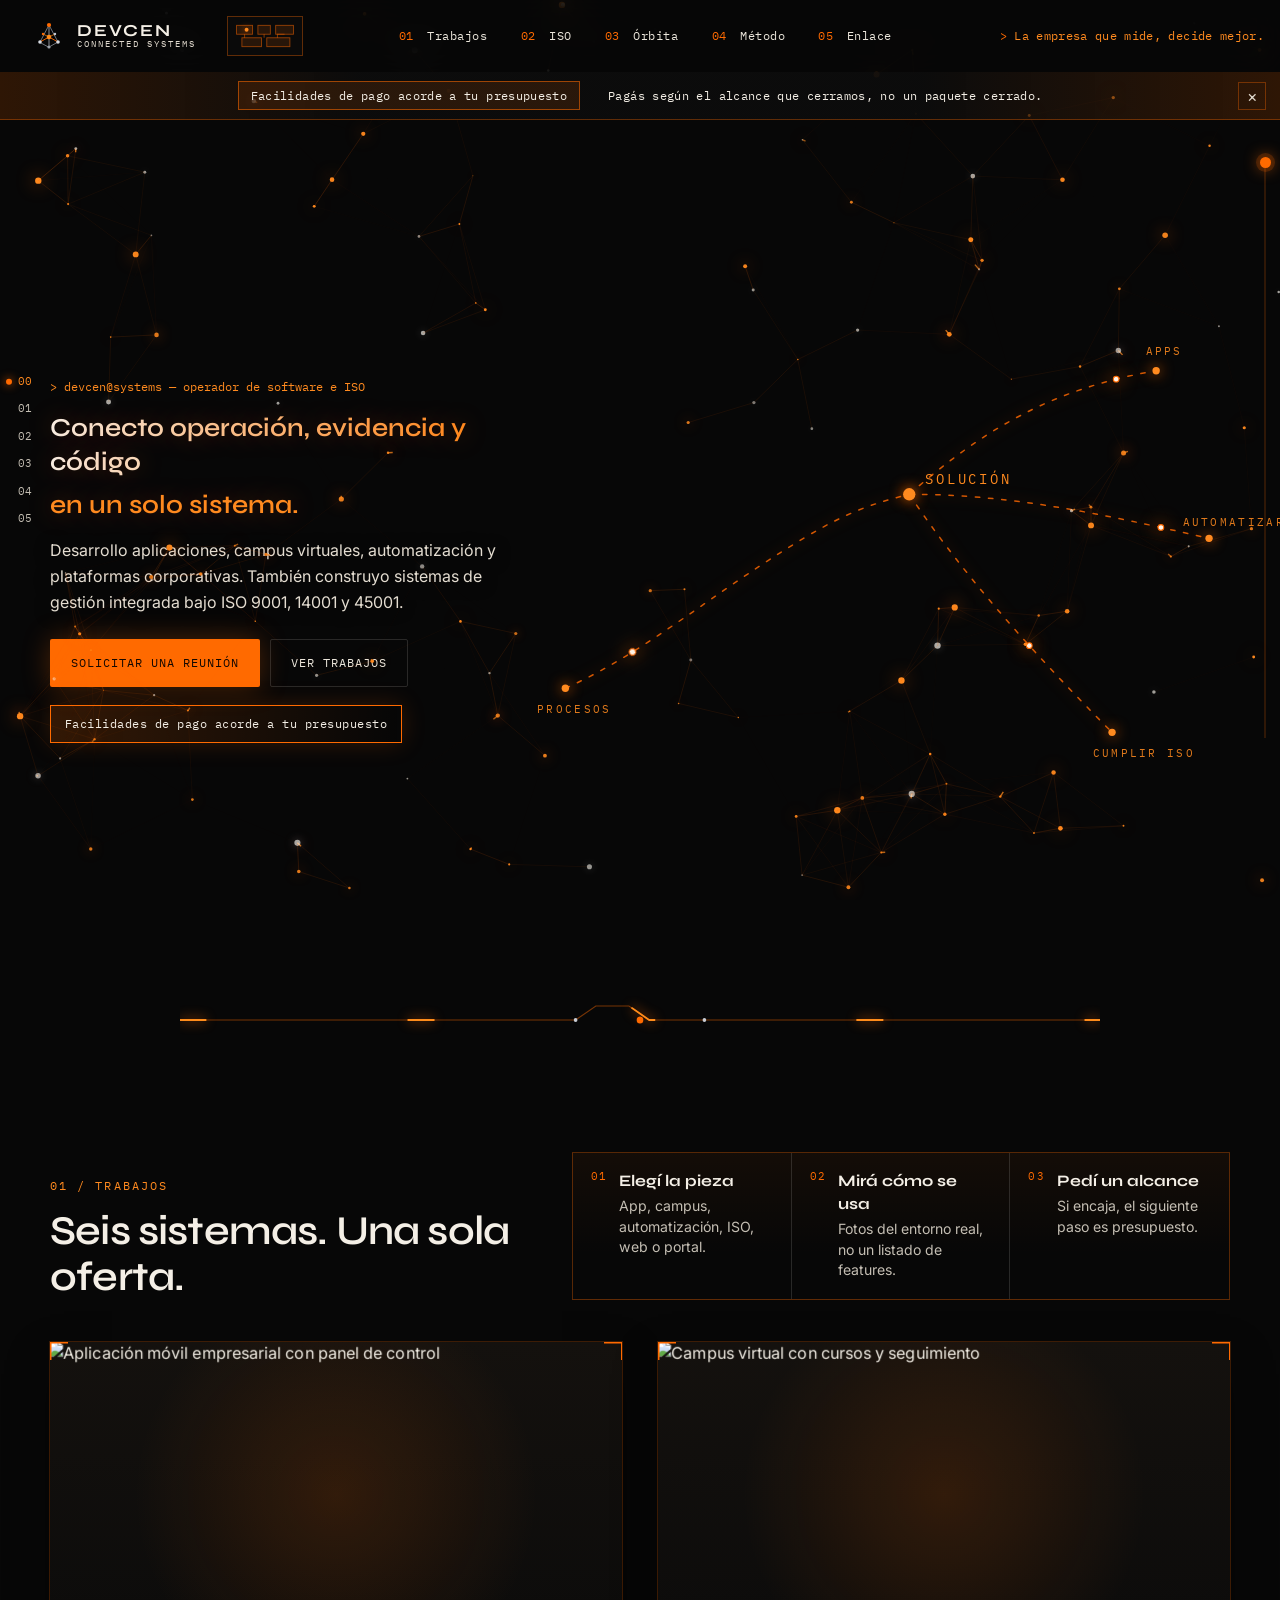
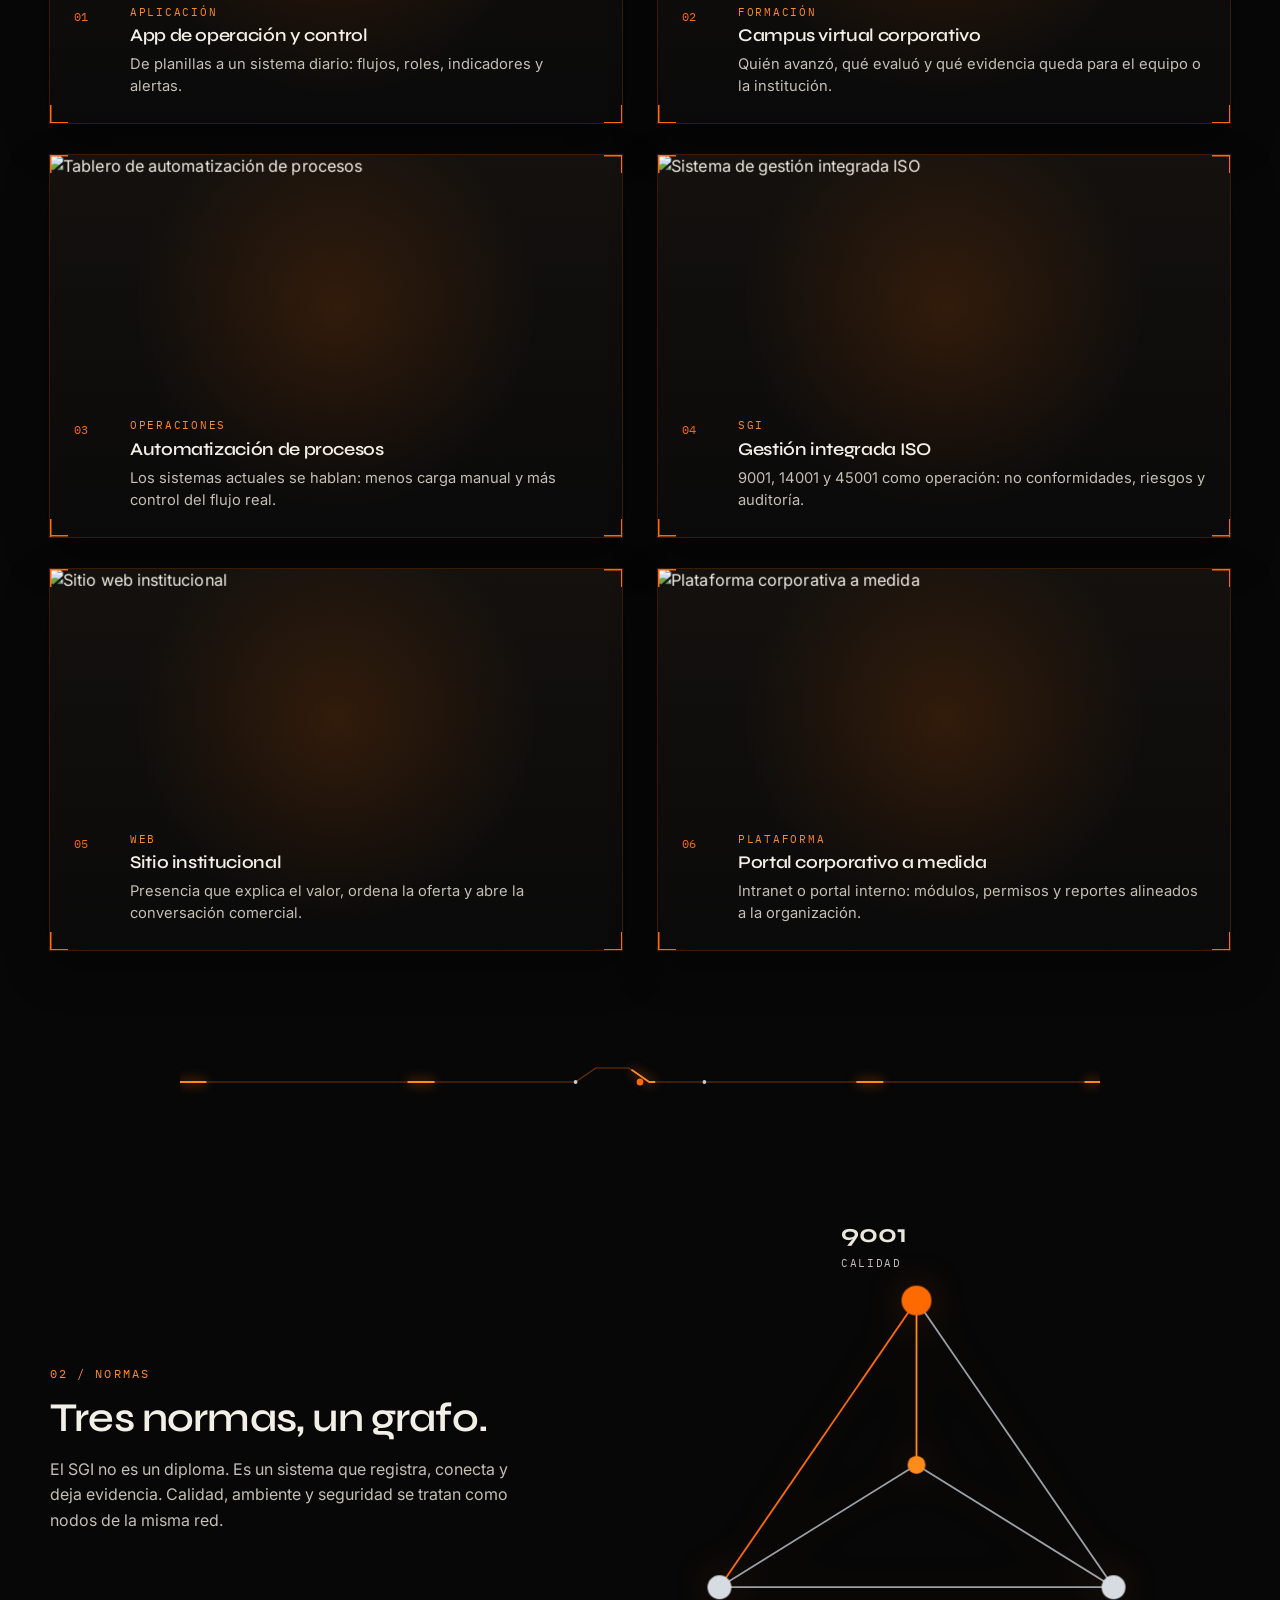
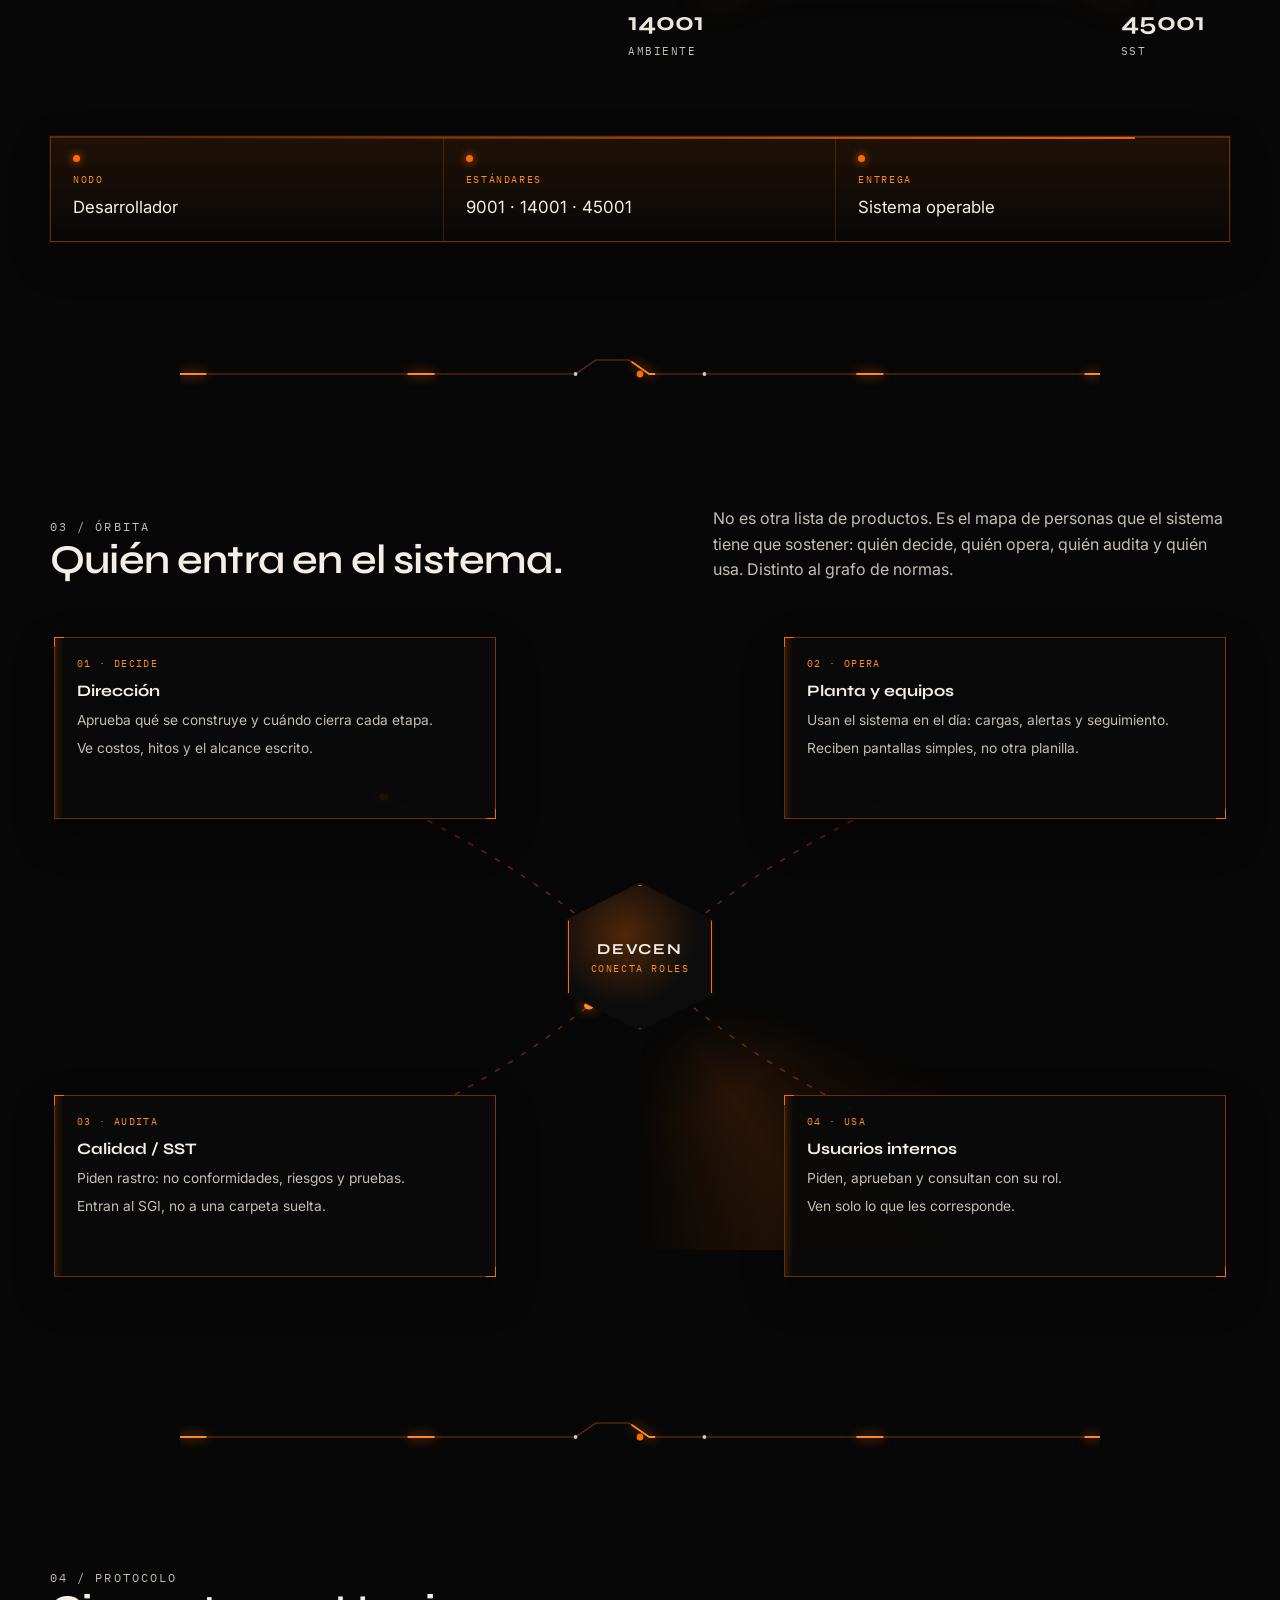
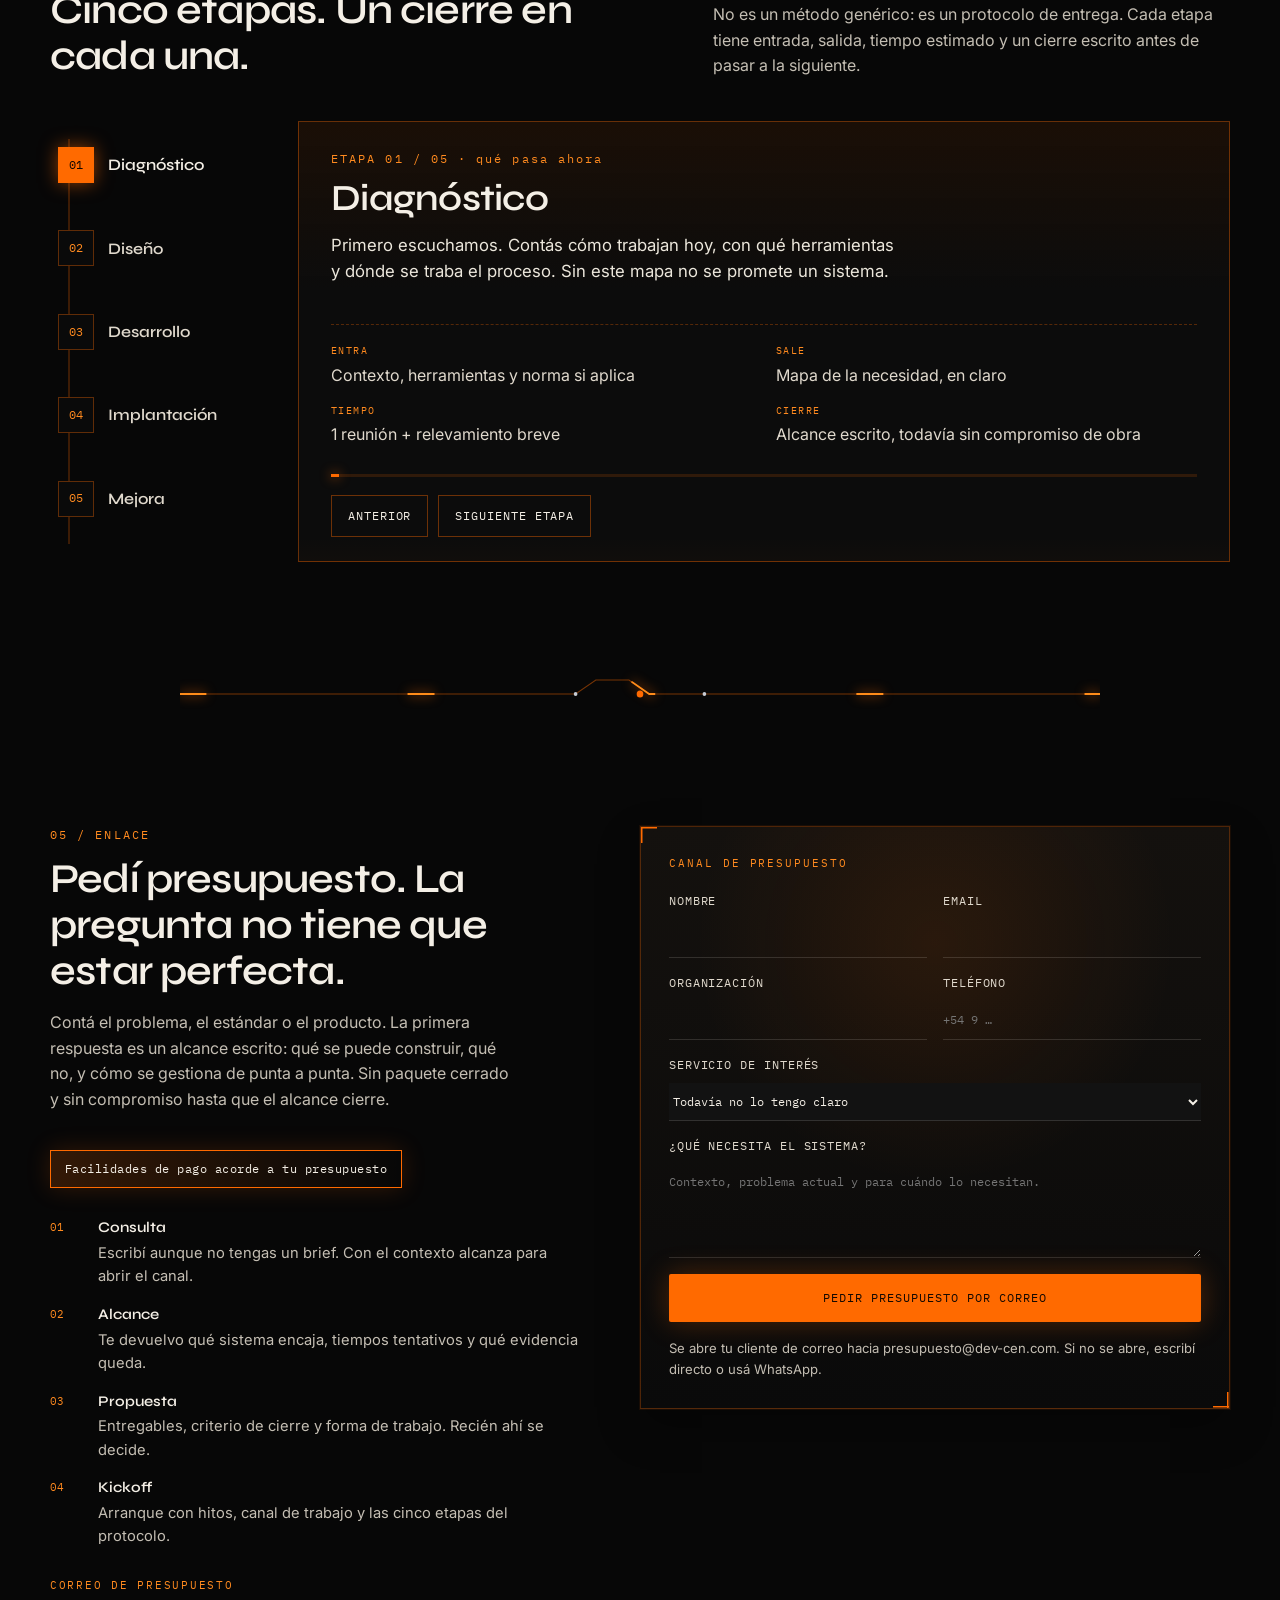
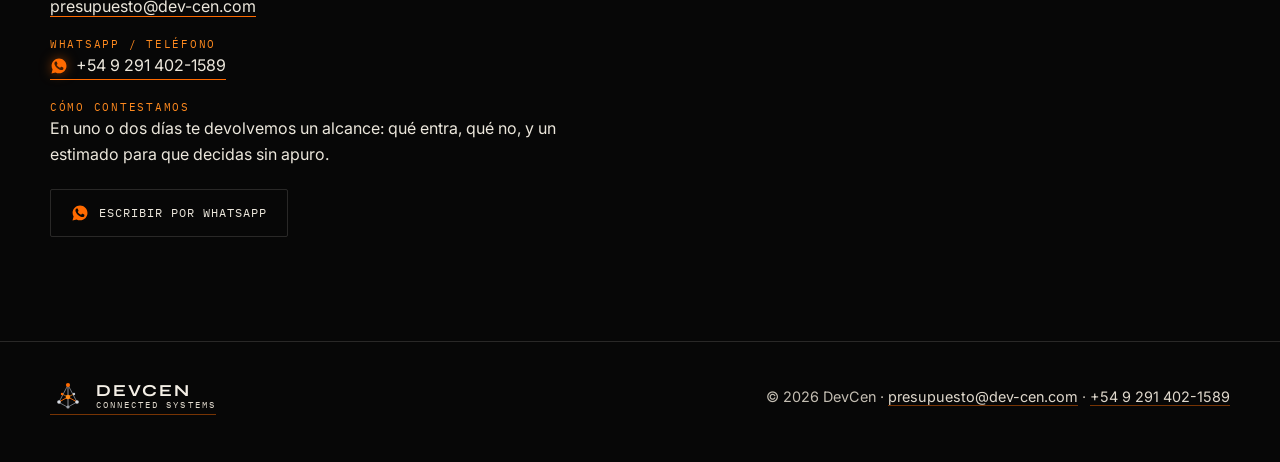
==== index.html @ c3c3eac6 "Crear la base del sitio DevCen Connected Systems 1. Agregar index.html con las secciones Inicio, Tra" ====
<!DOCTYPE html>
<html lang="es">
  <head>
    <meta charset="UTF-8" />
    <meta name="viewport" content="width=device-width, initial-scale=1.0" />
    <meta
      name="description"
      content="DevCen Connected Systems: desarrollo de aplicaciones, campus virtuales, automatización empresarial, páginas web, plataformas corporativas y sistemas de gestión integrada ISO 9001, 14001 y 45001."
    />
    <meta name="theme-color" content="#070707" />
    <meta property="og:title" content="DevCen Connected Systems" />
    <meta
      property="og:description"
      content="Software a medida, automatización y sistemas de gestión integrada ISO."
    />
    <meta property="og:image" content="assets/fotoperfil.png" />
    <title>DevCen Connected Systems</title>
    <link rel="icon" type="image/svg+xml" href="assets/favicon.svg" />
    <link rel="preconnect" href="https://fonts.googleapis.com" />
    <link rel="preconnect" href="https://fonts.gstatic.com" crossorigin />
    <link
      href="https://fonts.googleapis.com/css2?family=IBM+Plex+Mono:wght@400;500&family=Inter:wght@400;500;600&family=Syne:wght@600;700;800&display=swap"
      rel="stylesheet"
    />
    <link rel="stylesheet" href="css/styles.css" />
  </head>
  <body>
    <div class="scroll-spine" aria-hidden="true">
      <span class="scroll-fill"></span>
      <i class="scroll-node"></i>
    </div>
    <a class="skip-link" href="#contenido">Saltar al contenido</a>

    <nav class="section-rail" aria-label="Índice de secciones">
      <a href="#inicio" data-rail="inicio">00</a>
      <a href="#proyectos" data-rail="proyectos">01</a>
      <a href="#iso" data-rail="iso">02</a>
      <a href="#orbita" data-rail="orbita">03</a>
      <a href="#metodo" data-rail="metodo">04</a>
      <a href="#contacto" data-rail="contacto">05</a>
    </nav>

    <header class="site-header" id="header">
      <div class="header-inner">
        <a class="brand" href="#inicio">
          <img src="assets/mark.svg" alt="" width="36" height="36" />
          <span>
            <strong>DEVCEN</strong>
            <small>CONNECTED SYSTEMS</small>
          </span>
        </a>
        <div class="nav-code" aria-hidden="true">
          <svg viewBox="0 0 72 36" fill="none">
            <rect class="code-block" x="4" y="6" width="18" height="10" />
            <rect class="code-block code-block-2" x="28" y="6" width="14" height="10" />
            <rect class="code-block code-block-3" x="48" y="6" width="20" height="10" />
            <rect class="code-block" x="10" y="20" width="22" height="10" />
            <rect class="code-block code-block-2" x="38" y="20" width="26" height="10" />
            <path class="code-wire" d="M13 16 V20" />
            <path class="code-wire" d="M35 16 V20" />
            <path class="code-wire" d="M58 16 H50 V20" />
            <circle class="code-dot" r="2.2" cx="13" cy="11">
              <animate attributeName="cx" values="13;35;58;49;21;13" dur="3.2s" repeatCount="indefinite" />
              <animate attributeName="cy" values="11;11;11;25;25;11" dur="3.2s" repeatCount="indefinite" />
            </circle>
          </svg>
        </div>
        <button
          class="nav-toggle"
          id="nav-toggle"
          type="button"
          aria-expanded="false"
          aria-controls="site-nav"
        >
          <span></span>
          <span></span>
          <span></span>
          <span class="sr-only">Abrir menú</span>
        </button>
        <nav class="site-nav" id="site-nav" aria-label="Principal">
          <a href="#proyectos"><i>01</i> Trabajos</a>
          <a href="#iso"><i>02</i> ISO</a>
          <a href="#orbita"><i>03</i> Órbita</a>
          <a href="#metodo"><i>04</i> Método</a>
          <a href="#contacto"><i>05</i> Enlace</a>
        </nav>
        <p class="nav-ticker" aria-live="polite">
          <span id="nav-ticker"></span>
        </p>
      </div>
    </header>

    <aside class="sticky-banner" id="sticky-banner">
      <p class="pay-motto">Facilidades de pago acorde a tu presupuesto</p>
      <p id="sticky-copy">Pagás según el alcance que cerramos, no un paquete cerrado.</p>
      <button type="button" class="sticky-close" id="sticky-close" aria-label="Cerrar aviso">×</button>
    </aside>

    <main id="contenido">
      <section class="hero is-cover" id="inicio">
        <div class="hero-covers" aria-hidden="true">
          <div class="cover is-on">
            <img class="cover-photo" src="assets/hero5.png" alt="" />
            <div class="cover-wash"></div>
            <svg class="cortex" viewBox="0 0 900 640" fill="none" aria-hidden="true">
              <path class="syn" id="syn-in" d="M90 470 C180 430 260 360 360 300 C410 270 440 260 480 250" />
              <path class="syn" id="syn-code" d="M480 250 C560 180 640 130 760 110" />
              <path class="syn" id="syn-run" d="M480 250 C590 250 690 270 820 300" />
              <path class="syn" id="syn-iso" d="M480 250 C540 340 620 430 710 520" />
              <circle class="syn-node syn-hub" cx="480" cy="250" r="7" />
              <circle class="syn-node" cx="90" cy="470" r="4.2" />
              <circle class="syn-node" cx="760" cy="110" r="4.2" />
              <circle class="syn-node" cx="820" cy="300" r="4.2" />
              <circle class="syn-node" cx="710" cy="520" r="4.2" />
              <circle class="syn-pulse" r="3.6">
                <animateMotion dur="3.2s" repeatCount="indefinite" rotate="auto">
                  <mpath href="#syn-in" />
                </animateMotion>
              </circle>
              <circle class="syn-pulse" r="3.2">
                <animateMotion dur="4s" begin="0.4s" repeatCount="indefinite">
                  <mpath href="#syn-code" />
                </animateMotion>
              </circle>
              <circle class="syn-pulse" r="3.2">
                <animateMotion dur="3.6s" begin="0.8s" repeatCount="indefinite">
                  <mpath href="#syn-run" />
                </animateMotion>
              </circle>
              <circle class="syn-pulse" r="3.2">
                <animateMotion dur="4.4s" begin="1.1s" repeatCount="indefinite">
                  <mpath href="#syn-iso" />
                </animateMotion>
              </circle>
              <text class="syn-tag" x="58" y="498">PROCESOS</text>
              <text class="syn-tag syn-tag-hub" x="498" y="238">SOLUCIÓN</text>
              <text class="syn-tag" x="748" y="92">APPS</text>
              <text class="syn-tag" x="790" y="286">AUTOMATIZAR</text>
              <text class="syn-tag" x="688" y="548">CUMPLIR ISO</text>
            </svg>
          </div>
        </div>

        <div class="container hero-stage hero-stage-solo">
          <div class="hero-copy">
            <p class="console-line" data-type="devcen@systems — operador de software e ISO"></p>
            <h1 class="hero-axis">
              <span class="axis-line">Conecto operación, evidencia y código</span>
              <span class="axis-sub">en un solo sistema.</span>
            </h1>
            <p class="lead">
              Desarrollo aplicaciones, campus virtuales, automatización y
              plataformas corporativas. También construyo sistemas de gestión
              integrada bajo ISO 9001, 14001 y 45001.
            </p>
            <div class="hero-actions">
              <a class="btn btn-primary" href="#contacto">Solicitar una reunión</a>
              <a class="btn btn-ghost" href="#proyectos">Ver trabajos</a>
            </div>
            <p class="pay-ribbon">Facilidades de pago acorde a tu presupuesto</p>
          </div>
        </div>
      </section>

      <div class="circuit-break" aria-hidden="true"></div>

      <section class="section" id="proyectos">
        <div class="container work-intro">
          <div>
            <p class="eyebrow">01 / Trabajos</p>
            <h2>Seis sistemas. Una sola oferta.</h2>
          </div>
          <ol class="work-cues">
            <li>
              <span>01</span>
              <div>
                <strong>Elegí la pieza</strong>
                App, campus, automatización, ISO, web o portal.
              </div>
            </li>
            <li>
              <span>02</span>
              <div>
                <strong>Mirá cómo se usa</strong>
                Fotos del entorno real, no un listado de features.
              </div>
            </li>
            <li>
              <span>03</span>
              <div>
                <strong>Pedí un alcance</strong>
                Si encaja, el siguiente paso es presupuesto.
              </div>
            </li>
          </ol>
        </div>
        <div class="container work-board">
          <button type="button" class="work-tile project-open" data-project="app">
            <img src="assets/projects/app.jpg" alt="Aplicación móvil empresarial con panel de control" />
            <div class="work-body">
              <span>01</span>
              <div>
                <p>Aplicación</p>
                <h3>App de operación y control</h3>
                <small>De planillas a un sistema diario: flujos, roles, indicadores y alertas.</small>
              </div>
            </div>
          </button>
          <button type="button" class="work-tile project-open" data-project="campus">
            <img src="assets/projects/campus.jpg" alt="Campus virtual con cursos y seguimiento" />
            <div class="work-body">
              <span>02</span>
              <div>
                <p>Formación</p>
                <h3>Campus virtual corporativo</h3>
                <small>Quién avanzó, qué evaluó y qué evidencia queda para el equipo o la institución.</small>
              </div>
            </div>
          </button>
          <button type="button" class="work-tile project-open" data-project="auto">
            <img src="assets/projects/automatizacion.jpg" alt="Tablero de automatización de procesos" />
            <div class="work-body">
              <span>03</span>
              <div>
                <p>Operaciones</p>
                <h3>Automatización de procesos</h3>
                <small>Los sistemas actuales se hablan: menos carga manual y más control del flujo real.</small>
              </div>
            </div>
          </button>
          <button type="button" class="work-tile project-open" data-project="iso">
            <img src="assets/projects/iso.jpg" alt="Sistema de gestión integrada ISO" />
            <div class="work-body">
              <span>04</span>
              <div>
                <p>SGI</p>
                <h3>Gestión integrada ISO</h3>
                <small>9001, 14001 y 45001 como operación: no conformidades, riesgos y auditoría.</small>
              </div>
            </div>
          </button>
          <button type="button" class="work-tile project-open" data-project="web">
            <img src="assets/projects/web.jpg" alt="Sitio web institucional" />
            <div class="work-body">
              <span>05</span>
              <div>
                <p>Web</p>
                <h3>Sitio institucional</h3>
                <small>Presencia que explica el valor, ordena la oferta y abre la conversación comercial.</small>
              </div>
            </div>
          </button>
          <button type="button" class="work-tile project-open" data-project="plataforma">
            <img src="assets/projects/plataforma.jpg" alt="Plataforma corporativa a medida" />
            <div class="work-body">
              <span>06</span>
              <div>
                <p>Plataforma</p>
                <h3>Portal corporativo a medida</h3>
                <small>Intranet o portal interno: módulos, permisos y reportes alineados a la organización.</small>
              </div>
            </div>
          </button>
        </div>
      </section>

      <div class="circuit-break" aria-hidden="true"></div>

      <section class="section iso-section" id="iso">
        <div class="container iso-layout">
          <div>
            <p class="eyebrow">02 / Normas</p>
            <h2>Tres normas, un grafo.</h2>
            <p class="lead">
              El SGI no es un diploma. Es un sistema que registra, conecta y
              deja evidencia. Calidad, ambiente y seguridad se tratan como
              nodos de la misma red.
            </p>
          </div>
          <div class="iso-graph">
            <svg class="iso-svg" viewBox="0 0 420 320" role="img" aria-label="Grafo ISO 9001, 14001 y 45001">
              <line class="iso-edge" x1="210" y1="58" x2="78" y2="250" />
              <line class="iso-edge" x1="210" y1="58" x2="342" y2="250" />
              <line class="iso-edge" x1="78" y1="250" x2="342" y2="250" />
              <line class="iso-edge" x1="210" y1="58" x2="210" y2="168" />
              <line class="iso-edge" x1="78" y1="250" x2="210" y2="168" />
              <line class="iso-edge" x1="342" y1="250" x2="210" y2="168" />
              <circle class="iso-dot core" cx="210" cy="58" r="10" />
              <circle class="iso-dot" cx="78" cy="250" r="8" />
              <circle class="iso-dot" cx="342" cy="250" r="8" />
              <circle class="iso-dot mid" cx="210" cy="168" r="6" />
            </svg>
            <div class="iso-node n9001">
              <strong>9001</strong>
              <span>Calidad</span>
            </div>
            <div class="iso-node n14001">
              <strong>14001</strong>
              <span>Ambiente</span>
            </div>
            <div class="iso-node n45001">
              <strong>45001</strong>
              <span>SST</span>
            </div>
          </div>
        </div>
        <div class="container">
          <dl class="spec-bar">
            <div data-anchor="nodo">
              <i></i>
              <dt>Nodo</dt>
              <dd>Desarrollador</dd>
            </div>
            <div data-anchor="iso">
              <i></i>
              <dt>Estándares</dt>
              <dd>9001 · 14001 · 45001</dd>
            </div>
            <div data-anchor="entrega">
              <i></i>
              <dt>Entrega</dt>
              <dd>Sistema operable</dd>
            </div>
          </dl>
        </div>
      </section>

      <div class="circuit-break" aria-hidden="true"></div>

      <section class="section orbit-section" id="orbita">
        <div class="container split-head">
          <div>
            <p class="eyebrow">03 / Órbita</p>
            <h2>Quién entra en el sistema.</h2>
          </div>
          <p>
            No es otra lista de productos. Es el mapa de personas que el
            sistema tiene que sostener: quién decide, quién opera, quién
            audita y quién usa. Distinto al grafo de normas.
          </p>
        </div>
        <div class="container orbit-stage">
          <div class="orbit-scan" aria-hidden="true"></div>
          <svg class="orbit-links" viewBox="0 0 1000 720" preserveAspectRatio="none" aria-hidden="true">
            <path d="M250 160 C400 260 400 260 500 360" />
            <path d="M750 160 C600 260 600 260 500 360" />
            <path d="M250 560 C400 460 400 460 500 360" />
            <path d="M750 560 C600 460 600 460 500 360" />
            <circle class="orbit-packet" r="4">
              <animateMotion dur="3.4s" repeatCount="indefinite" path="M250 160 C400 260 400 260 500 360" />
            </circle>
            <circle class="orbit-packet" r="4">
              <animateMotion dur="3.8s" begin="0.5s" repeatCount="indefinite" path="M750 160 C600 260 600 260 500 360" />
            </circle>
            <circle class="orbit-packet" r="4">
              <animateMotion dur="3.6s" begin="0.9s" repeatCount="indefinite" path="M250 560 C400 460 400 460 500 360" />
            </circle>
            <circle class="orbit-packet" r="4">
              <animateMotion dur="4s" begin="0.2s" repeatCount="indefinite" path="M750 560 C600 460 600 460 500 360" />
            </circle>
          </svg>
          <article class="sat sat-n">
            <em>01 · Decide</em>
            <b>Dirección</b>
            <p>Aprueba qué se construye y cuándo cierra cada etapa.</p>
            <small>Ve costos, hitos y el alcance escrito.</small>
          </article>
          <article class="sat sat-e">
            <em>02 · Opera</em>
            <b>Planta y equipos</b>
            <p>Usan el sistema en el día: cargas, alertas y seguimiento.</p>
            <small>Reciben pantallas simples, no otra planilla.</small>
          </article>
          <div class="orbit-core">
            <strong>DEVCEN</strong>
            <span>Conecta roles</span>
          </div>
          <article class="sat sat-w">
            <em>03 · Audita</em>
            <b>Calidad / SST</b>
            <p>Piden rastro: no conformidades, riesgos y pruebas.</p>
            <small>Entran al SGI, no a una carpeta suelta.</small>
          </article>
          <article class="sat sat-s">
            <em>04 · Usa</em>
            <b>Usuarios internos</b>
            <p>Piden, aprueban y consultan con su rol.</p>
            <small>Ven solo lo que les corresponde.</small>
          </article>
        </div>
      </section>

      <div class="circuit-break" aria-hidden="true"></div>

      <section class="section method-section" id="metodo">
        <div class="container split-head">
          <div>
            <p class="eyebrow">04 / Protocolo</p>
            <h2>Cinco etapas. Un cierre en cada una.</h2>
          </div>
          <p>
            No es un método genérico: es un protocolo de entrega. Cada etapa
            tiene entrada, salida, tiempo estimado y un cierre escrito antes
            de pasar a la siguiente.
          </p>
        </div>
        <div class="container">
          <div class="proto-player" id="proto-player">
            <ol class="proto-rail" id="proto-rail"></ol>
            <div class="proto-screen">
              <p class="proto-kicker" id="proto-kicker">ETAPA 01 / 05</p>
              <h3 id="proto-title">Diagnóstico</h3>
              <p class="proto-plain" id="proto-plain"></p>
              <dl class="proto-facts" id="proto-facts"></dl>
              <div class="proto-meter" aria-hidden="true"><i id="proto-fill"></i></div>
              <div class="proto-controls">
                <button type="button" id="proto-prev">Anterior</button>
                <button type="button" id="proto-next">Siguiente etapa</button>
              </div>
            </div>
          </div>
        </div>
      </section>

      <div class="circuit-break" aria-hidden="true"></div>

      <section class="section contact-section" id="contacto">
        <div class="container contact-layout">
          <div>
            <p class="eyebrow">05 / Enlace</p>
            <h2>Pedí presupuesto. La pregunta no tiene que estar perfecta.</h2>
            <p class="lead">
              Contá el problema, el estándar o el producto. La primera respuesta
              es un alcance escrito: qué se puede construir, qué no, y cómo se
              gestiona de punta a punta. Sin paquete cerrado y sin compromiso
              hasta que el alcance cierre.
            </p>
            <p class="pay-callout">Facilidades de pago acorde a tu presupuesto</p>
            <ol class="enlace-flow">
              <li>
                <span>01</span>
                <div>
                  <strong>Consulta</strong>
                  Escribí aunque no tengas un brief. Con el contexto alcanza para abrir el canal.
                </div>
              </li>
              <li>
                <span>02</span>
                <div>
                  <strong>Alcance</strong>
                  Te devuelvo qué sistema encaja, tiempos tentativos y qué evidencia queda.
                </div>
              </li>
              <li>
                <span>03</span>
                <div>
                  <strong>Propuesta</strong>
                  Entregables, criterio de cierre y forma de trabajo. Recién ahí se decide.
                </div>
              </li>
              <li>
                <span>04</span>
                <div>
                  <strong>Kickoff</strong>
                  Arranque con hitos, canal de trabajo y las cinco etapas del protocolo.
                </div>
              </li>
            </ol>
            <ul class="contact-facts">
              <li>
                <span>Correo de presupuesto</span>
                <a href="mailto:presupuesto@dev-cen.com">presupuesto@dev-cen.com</a>
              </li>
              <li>
                <span>WhatsApp / teléfono</span>
                <a class="wa-line" href="https://wa.me/5492914021589">
                  <svg class="wa-mark" viewBox="0 0 24 24" aria-hidden="true">
                    <path d="M12.04 2c-5.46 0-9.91 4.4-9.91 9.82 0 1.73.46 3.43 1.33 4.93L2 22l5.42-1.42a10.1 10.1 0 0 0 4.62 1.12h.04c5.46 0 9.91-4.4 9.91-9.82C21.99 6.4 17.5 2 12.04 2zm5.89 13.94c-.25.7-1.45 1.28-2.01 1.36-.51.07-1.16.13-1.87-.12-.43-.15-1-.32-1.73-.63-3.05-1.32-5.04-4.4-5.19-4.6-.15-.2-1.23-1.64-1.23-3.13 0-1.49.78-2.22 1.06-2.52.27-.3.6-.37.8-.37.2 0 .39 0 .56.01.18.01.42-.07.66.5.25.58.85 2.07.92 2.22.07.15.12.32.02.52-.1.2-.15.32-.3.5-.15.17-.31.39-.44.52-.15.15-.3.31-.13.6.17.3.76 1.25 1.63 2.03 1.12 1 2.07 1.32 2.36 1.47.3.15.46.13.64-.08.17-.2.75-.87.95-1.17.2-.3.4-.25.66-.15.27.1 1.71.8 2 .95.3.15.5.22.57.34.07.13.07.73-.18 1.43z"/>
                  </svg>
                  +54 9 291 402-1589
                </a>
              </li>
              <li>
                <span>Cómo contestamos</span>
                En uno o dos días te devolvemos un alcance: qué entra, qué no, y un estimado para que decidas sin apuro.
              </li>
            </ul>
            <a
              class="btn btn-ghost contact-wa"
              href="https://wa.me/5492914021589?text=Hola%20DevCen%2C%20quiero%20consultar%20un%20presupuesto."
            >
              <svg class="wa-mark" viewBox="0 0 24 24" aria-hidden="true">
                <path d="M12.04 2c-5.46 0-9.91 4.4-9.91 9.82 0 1.73.46 3.43 1.33 4.93L2 22l5.42-1.42a10.1 10.1 0 0 0 4.62 1.12h.04c5.46 0 9.91-4.4 9.91-9.82C21.99 6.4 17.5 2 12.04 2zm5.89 13.94c-.25.7-1.45 1.28-2.01 1.36-.51.07-1.16.13-1.87-.12-.43-.15-1-.32-1.73-.63-3.05-1.32-5.04-4.4-5.19-4.6-.15-.2-1.23-1.64-1.23-3.13 0-1.49.78-2.22 1.06-2.52.27-.3.6-.37.8-.37.2 0 .39 0 .56.01.18.01.42-.07.66.5.25.58.85 2.07.92 2.22.07.15.12.32.02.52-.1.2-.15.32-.3.5-.15.17-.31.39-.44.52-.15.15-.3.31-.13.6.17.3.76 1.25 1.63 2.03 1.12 1 2.07 1.32 2.36 1.47.3.15.46.13.64-.08.17-.2.75-.87.95-1.17.2-.3.4-.25.66-.15.27.1 1.71.8 2 .95.3.15.5.22.57.34.07.13.07.73-.18 1.43z"/>
              </svg>
              Escribir por WhatsApp
            </a>
          </div>
          <form class="contact-form" id="contact-form" novalidate>
            <p class="form-kicker">Canal de presupuesto</p>
            <label>
              Nombre
              <input name="nombre" type="text" autocomplete="name" required />
            </label>
            <label>
              Email
              <input name="email" type="email" autocomplete="email" required />
            </label>
            <label>
              Organización
              <input name="organizacion" type="text" autocomplete="organization" />
            </label>
            <label>
              Teléfono
              <input name="telefono" type="tel" autocomplete="tel" placeholder="+54 9 …" />
            </label>
            <label class="full">
              Servicio de interés
              <select name="servicio">
                <option value="">Todavía no lo tengo claro</option>
                <option>Creación de aplicaciones</option>
                <option>Campus virtuales</option>
                <option>Automatización para empresas</option>
                <option>Sistemas de gestión integrada ISO</option>
                <option>Páginas web</option>
                <option>Plataformas corporativas</option>
              </select>
            </label>
            <label class="full">
              ¿Qué necesita el sistema?
              <textarea name="mensaje" rows="4" required placeholder="Contexto, problema actual y para cuándo lo necesitan."></textarea>
            </label>
            <button class="btn btn-primary full" type="submit">Pedir presupuesto por correo</button>
            <p class="form-hint">Se abre tu cliente de correo hacia presupuesto@dev-cen.com. Si no se abre, escribí directo o usá WhatsApp.</p>
            <p class="form-note" id="form-note" hidden></p>
          </form>
        </div>
      </section>
    </main>

    <footer class="site-footer">
      <div class="container footer-inner">
        <a class="brand" href="#inicio">
          <img src="assets/mark.svg" alt="" width="32" height="32" />
          <span>
            <strong>DEVCEN</strong>
            <small>CONNECTED SYSTEMS</small>
          </span>
        </a>
        <p>
          © <span id="year"></span> DevCen ·
          <a href="mailto:presupuesto@dev-cen.com">presupuesto@dev-cen.com</a>
          ·
          <a href="https://wa.me/5492914021589">+54 9 291 402-1589</a>
        </p>
      </div>
    </footer>

    <dialog class="project-dialog" id="project-dialog" aria-labelledby="dialog-title">
      <form method="dialog">
        <button class="dialog-close" type="submit" id="dialog-close" aria-label="Cerrar">×</button>
      </form>
      <div class="slide-stage">
        <img id="dialog-image" alt="" />
        <button type="button" class="slide-nav prev" id="slide-prev" aria-label="Foto anterior">‹</button>
        <button type="button" class="slide-nav next" id="slide-next" aria-label="Foto siguiente">›</button>
        <p class="slide-caption" id="slide-caption"></p>
        <div class="slide-dots" id="slide-dots"></div>
      </div>
      <div class="dialog-body">
        <p class="eyebrow" id="dialog-kicker"></p>
        <h2 id="dialog-title"></h2>
        <p id="dialog-text"></p>
      </div>
    </dialog>

    <canvas id="spark-canvas" aria-hidden="true"></canvas>
    <script src="js/main.js"></script>
  </body>
</html>
---- css/styles.css ----
:root {
  --bg: #070707;
  --ink: #ece7dc;
  --heading: #f4efe6;
  --muted: #c4beb3;
  --line: rgba(244, 241, 234, 0.14);
  --orange: #ff6a00;
  --orange-hot: #ff8a1f;
  --silver: #e0d9cd;
  --mono: "IBM Plex Mono", ui-monospace, monospace;
  --display: "Syne", "Inter", sans-serif;
  --sans: "Inter", system-ui, sans-serif;
  --header-h: 72px;
  --banner-h: 48px;
}

*,
*::before,
*::after {
  box-sizing: border-box;
}

html {
  scroll-behavior: smooth;
  --scroll: 0;
  color-scheme: dark;
}

body {
  margin: 0;
  font-family: var(--sans);
  color: var(--ink);
  background: var(--bg);
  line-height: 1.6;
}

img {
  max-width: 100%;
  display: block;
}

a {
  color: inherit;
  text-decoration: none;
}

button,
input,
select,
textarea {
  font: inherit;
  color: inherit;
}

.sr-only,
.skip-link:not(:focus) {
  position: absolute;
  width: 1px;
  height: 1px;
  overflow: hidden;
  clip: rect(0, 0, 0, 0);
}

.skip-link:focus {
  position: fixed;
  top: 12px;
  left: 12px;
  z-index: 80;
  background: var(--orange);
  color: #111;
  padding: 10px 14px;
}

.container {
  width: min(1180px, calc(100% - 48px));
  margin-inline: auto;
}

.section {
  position: relative;
  padding: 104px 0;
  scroll-margin-top: calc(var(--header-h) + var(--banner-h) + 12px);
}

.section::before {
  content: "";
  position: absolute;
  left: max(20px, calc(50% - 590px));
  top: 92px;
  height: 2px;
  width: 0;
  pointer-events: none;
  background: linear-gradient(90deg, var(--orange), rgba(255, 106, 0, 0.05));
  box-shadow: 0 0 14px rgba(255, 106, 0, 0.65);
  z-index: 2;
}

.section.is-live::before {
  animation: handshake 0.95s cubic-bezier(0.16, 1, 0.3, 1) forwards;
}

.section::after {
  content: "";
  position: absolute;
  inset: 0;
  pointer-events: none;
  z-index: 1;
  opacity: 0;
  background: linear-gradient(
    180deg,
    transparent 0%,
    rgba(255, 106, 0, 0.09) 48%,
    transparent 100%
  );
  background-size: 100% 28%;
  background-repeat: no-repeat;
  background-position: 0 -40%;
}

.section.is-live::after {
  animation: section-beam 1.4s ease-out;
}

.scroll-spine {
  position: fixed;
  right: 14px;
  top: 18%;
  bottom: 18%;
  width: 2px;
  z-index: 28;
  pointer-events: none;
  background: rgba(255, 106, 0, 0.16);
}

.scroll-fill {
  position: absolute;
  left: 0;
  right: 0;
  top: 0;
  height: calc(var(--scroll, 0) * 100%);
  background: linear-gradient(180deg, var(--orange), var(--orange-hot));
  box-shadow: 0 0 12px rgba(255, 106, 0, 0.55);
}

.scroll-node {
  position: absolute;
  left: 50%;
  top: calc(var(--scroll, 0) * 100%);
  width: 11px;
  height: 11px;
  margin: -5px 0 0 -5px;
  border-radius: 50%;
  background: var(--orange);
  box-shadow: 0 0 16px var(--orange), 0 0 0 4px rgba(255, 106, 0, 0.18);
}

.eyebrow {
  margin: 0 0 12px;
  font-family: var(--mono);
  font-size: 0.72rem;
  letter-spacing: 0.18em;
  text-transform: uppercase;
  color: var(--orange-hot);
}

h1,
h2,
h3 {
  font-family: var(--display);
  margin: 0;
  color: var(--heading);
  font-weight: 600;
  letter-spacing: -0.02em;
  line-height: 1.12;
}

h1 {
  font-size: clamp(1.5rem, 2.2vw, 2.05rem);
  letter-spacing: -0.015em;
  line-height: 1.32;
  max-width: 28rem;
}

h1 span,
.axis-sub {
  display: block;
  margin-top: 0.35em;
  color: var(--orange-hot);
  font-size: 0.92em;
  font-weight: 600;
  letter-spacing: 0;
  text-shadow: 0 0 24px rgba(255, 106, 0, 0.35);
}

.hero-axis .axis-line {
  display: block;
  background: linear-gradient(90deg, #f7f2ea 0%, #ff8a1f 42%, #f7f2ea 84%);
  background-size: 220% 100%;
  -webkit-background-clip: text;
  background-clip: text;
  color: transparent;
  animation: axis-shine 5.5s ease-in-out infinite, axis-rise 0.9s ease both;
}

.hero-axis .axis-sub {
  animation: axis-rise 0.9s 0.2s ease both;
}

@keyframes axis-shine {
  0%, 100% { background-position: 0% 50%; }
  50% { background-position: 100% 50%; }
}

@keyframes axis-rise {
  from { opacity: 0; transform: translateY(10px); }
  to { opacity: 1; transform: none; }
}

h2 {
  font-size: clamp(1.7rem, 3.2vw, 2.7rem);
}

h3 {
  font-size: 1.12rem;
}

.lead {
  color: var(--muted);
  max-width: 46ch;
}

.btn {
  display: inline-flex;
  align-items: center;
  justify-content: center;
  min-height: 48px;
  padding: 0 20px;
  border: 1px solid transparent;
  border-radius: 2px;
  font-family: var(--mono);
  font-size: 0.78rem;
  letter-spacing: 0.08em;
  text-transform: uppercase;
  position: relative;
  overflow: hidden;
  transition: transform 0.25s ease, background 0.25s ease, box-shadow 0.25s ease, color 0.25s ease, border-color 0.25s ease;
}

.btn::after {
  content: "";
  position: absolute;
  inset: 0;
  background: linear-gradient(110deg, transparent 30%, rgba(255, 255, 255, 0.28) 48%, transparent 66%);
  transform: translateX(-120%);
}

.btn:hover::after {
  animation: shine 0.7s ease;
}

.btn-primary {
  background: var(--orange);
  color: #140800;
  box-shadow: 0 0 28px rgba(255, 106, 0, 0.28);
}

.btn-primary:hover {
  background: var(--orange-hot);
  transform: translateY(-2px);
  box-shadow: 0 8px 32px rgba(255, 106, 0, 0.4);
}

.btn-ghost {
  border-color: var(--line);
}

.btn-ghost:hover {
  border-color: var(--orange);
  color: var(--orange-hot);
}

:focus-visible {
  outline: 2px solid var(--orange);
  outline-offset: 3px;
}

.brand {
  display: flex;
  align-items: center;
  gap: 10px;
}

.site-header .brand {
  grid-column: 1;
  grid-row: 1;
}

.brand img {
  width: 36px;
  height: 36px;
  transform-origin: center;
  animation: mark-live 5.5s ease-in-out infinite;
}

@keyframes mark-live {
  0%, 100% {
    transform: rotate(0deg) scale(1);
    filter: drop-shadow(0 0 8px rgba(255, 106, 0, 0.4));
  }
  40% {
    transform: rotate(10deg) scale(1.08);
    filter: drop-shadow(0 0 16px rgba(255, 106, 0, 0.85));
  }
  70% {
    transform: rotate(-6deg) scale(1.03);
    filter: drop-shadow(0 0 12px rgba(255, 106, 0, 0.6));
  }
}

.brand span {
  display: grid;
  line-height: 1.05;
}

.brand strong {
  font-family: var(--display);
  font-size: 1.05rem;
  letter-spacing: 0.12em;
  color: var(--heading);
  font-weight: 700;
}

.brand small {
  font-family: var(--mono);
  font-size: 0.58rem;
  letter-spacing: 0.22em;
  color: var(--silver);
}

.site-header {
  position: sticky;
  top: 0;
  z-index: 40;
  height: var(--header-h);
  background: rgba(7, 7, 7, 0.72);
  backdrop-filter: blur(16px);
  border-bottom: 1px solid transparent;
}

.site-header.is-scrolled {
  border-bottom-color: var(--line);
}

.header-inner {
  position: relative;
  height: 100%;
  width: 100%;
  display: grid;
  grid-template-columns: auto auto 1fr;
  align-items: center;
  gap: clamp(16px, 2.4vw, 40px);
  padding-inline: clamp(18px, 2.4vw, 36px) 16px;
}

.nav-code {
  width: 76px;
  height: 40px;
  border: 1px solid rgba(255, 106, 0, 0.35);
  background: #0a0a0a;
  display: grid;
  place-items: center;
  grid-column: 2;
  grid-row: 1;
}

.nav-code svg {
  width: 64px;
  height: 32px;
}

.code-block {
  fill: rgba(255, 106, 0, 0.12);
  stroke: rgba(255, 106, 0, 0.55);
  stroke-width: 1;
  animation: code-pulse 2.4s ease-in-out infinite;
}

.code-block-2 { animation-delay: 0.4s; }
.code-block-3 { animation-delay: 0.8s; }

.code-wire {
  stroke: rgba(255, 106, 0, 0.45);
  stroke-width: 1.2;
}

.code-dot {
  fill: #ff8a1f;
  filter: drop-shadow(0 0 4px #ff6a00);
}

@keyframes code-pulse {
  0%, 100% { fill: rgba(255, 106, 0, 0.1); }
  50% { fill: rgba(255, 106, 0, 0.28); }
}

.nav-ticker {
  margin: 0;
  min-width: 0;
  grid-column: 3;
  grid-row: 1;
  justify-self: end;
  width: 100%;
  max-width: 46ch;
  overflow: visible;
  padding: 0;
  font-family: var(--mono);
  font-size: 0.72rem;
  line-height: 1.35;
  letter-spacing: 0.03em;
  color: var(--orange-hot);
  white-space: normal;
  text-align: right;
}

.nav-ticker::before {
  content: "> ";
  color: var(--orange);
}

.nav-ticker.is-typing::after {
  content: "▍";
  animation: blink 0.9s steps(1) infinite;
}

.sticky-banner {
  position: sticky;
  top: var(--header-h);
  z-index: 39;
  display: flex;
  align-items: center;
  justify-content: center;
  flex-wrap: wrap;
  gap: 10px 28px;
  min-height: var(--banner-h);
  padding: 8px 48px;
  background:
    linear-gradient(90deg, rgba(255, 106, 0, 0.16), rgba(12, 12, 12, 0.96) 28%, rgba(12, 12, 12, 0.96) 72%, rgba(255, 106, 0, 0.16));
  border-bottom: 1px solid rgba(255, 106, 0, 0.35);
}

.pay-motto {
  margin: 0;
  padding: 4px 12px;
  border: 1px solid rgba(255, 106, 0, 0.55);
  background: rgba(255, 106, 0, 0.12);
  font-family: var(--mono);
  font-size: 0.72rem;
  letter-spacing: 0.04em;
  color: var(--heading);
}

.sticky-banner p {
  margin: 0;
  font-family: var(--mono);
  font-size: 0.75rem;
  letter-spacing: 0.03em;
  text-align: center;
  color: var(--heading);
}

.sticky-close {
  position: absolute;
  right: 14px;
  width: 28px;
  height: 28px;
  border: 1px solid rgba(255, 106, 0, 0.35);
  background: transparent;
  color: var(--silver);
  cursor: pointer;
}

body.banner-off {
  --banner-h: 0px;
}

body.banner-off .sticky-banner {
  display: none;
}

.site-nav {
  display: flex;
  align-items: center;
  gap: clamp(22px, 2.6vw, 42px);
  font-family: var(--mono);
  font-size: 0.78rem;
  letter-spacing: 0.04em;
  padding-inline: 8px 12px;
  grid-column: 1 / -1;
  grid-row: 1;
  justify-self: center;
  z-index: 1;
}

.site-nav a {
  position: relative;
  padding: 8px 0;
}

.site-nav a::after {
  content: "";
  position: absolute;
  left: 0;
  right: 0;
  bottom: 2px;
  height: 1px;
  background: linear-gradient(90deg, transparent, var(--orange), transparent);
  transform: scaleX(0);
  transform-origin: center;
  transition: transform 0.35s ease;
}

.site-nav a:hover {
  color: var(--orange-hot);
  text-shadow: 0 0 12px rgba(255, 106, 0, 0.45);
}

.site-nav a:hover::after,
.site-nav a:focus-visible::after {
  transform: scaleX(1);
}

.site-nav i {
  font-style: normal;
  color: var(--orange);
  margin-right: 6px;
}

.nav-cta {
  padding: 9px 14px;
  border: 1px solid var(--orange);
  color: var(--orange-hot);
}

.nav-toggle {
  display: none;
  width: 42px;
  height: 42px;
  border: 1px solid var(--line);
  background: transparent;
  position: relative;
}

.nav-toggle span:not(.sr-only) {
  position: absolute;
  left: 11px;
  right: 11px;
  height: 1px;
  background: var(--ink);
}

.nav-toggle span:nth-child(1) { top: 14px; }
.nav-toggle span:nth-child(2) { top: 20px; }
.nav-toggle span:nth-child(3) { top: 26px; }

.section-rail {
  position: fixed;
  left: 18px;
  top: 50%;
  transform: translateY(-50%);
  z-index: 30;
  display: grid;
  gap: 10px;
}

.section-rail a {
  font-family: var(--mono);
  font-size: 0.68rem;
  color: var(--muted);
  position: relative;
  transition: color 0.3s ease;
}

.section-rail a::before {
  content: "";
  position: absolute;
  left: -12px;
  top: 50%;
  width: 6px;
  height: 6px;
  border-radius: 50%;
  background: transparent;
  transform: translateY(-50%) scale(0);
  transition: 0.3s ease;
}

.section-rail a.is-active,
.section-rail a:hover {
  color: var(--orange-hot);
}

.section-rail a.is-active::before {
  background: var(--orange);
  box-shadow: 0 0 10px var(--orange);
  transform: translateY(-50%) scale(1);
}

.hero {
  position: relative;
  min-height: calc(100vh - var(--header-h) - var(--banner-h));
  overflow: hidden;
  display: grid;
  align-items: center;
  padding: 48px 0 36px;
}

#spark-canvas {
  position: fixed;
  inset: 0;
  width: 100%;
  height: 100%;
  z-index: 3;
  pointer-events: none;
  opacity: 1;
}

#network-canvas {
  display: none;
}

.hero-covers {
  position: absolute;
  inset: 0;
  z-index: 0;
  overflow: hidden;
}

.cover {
  position: absolute;
  inset: 0;
  opacity: 0;
  visibility: hidden;
  transition: opacity 0.7s ease, visibility 0.7s ease;
}

.cover.is-on {
  opacity: 1;
  visibility: visible;
}

.cover-photo,
.cover-code {
  position: absolute;
  inset: 0;
  width: 100%;
  height: 100%;
  object-fit: cover;
}

.cover-photo {
  object-position: 78% center;
  filter: saturate(0.62) contrast(1.08) brightness(0.68);
  transform: scale(1.04);
  animation: cover-drift 32s ease-in-out infinite alternate;
}

.cover-wash {
  position: absolute;
  inset: 0;
  background:
    linear-gradient(90deg, #070707 0%, rgba(7, 7, 7, 0.86) 30%, rgba(7, 7, 7, 0.22) 58%, rgba(7, 7, 7, 0.4) 100%),
    linear-gradient(180deg, rgba(7, 7, 7, 0.2) 0%, transparent 40%, rgba(7, 7, 7, 0.82) 100%);
}

.cortex {
  position: absolute;
  right: 0;
  top: 0;
  width: min(62%, 820px);
  height: 100%;
  z-index: 1;
  pointer-events: none;
  overflow: visible;
}

.syn {
  fill: none;
  stroke: rgba(255, 106, 0, 0.82);
  stroke-width: 1.7;
  stroke-linecap: round;
  stroke-dasharray: 5 10;
  animation: orbit-flow 14s linear infinite;
  filter: drop-shadow(0 0 7px rgba(255, 106, 0, 0.7));
}

.syn-hub {
  r: 7;
}

.syn-pulse {
  fill: #fff3e6;
  stroke: #ff6a00;
  stroke-width: 1.2;
  filter: drop-shadow(0 0 10px #ff6a00);
}

.syn-soft {
  stroke: rgba(255, 138, 31, 0.32);
  stroke-width: 1.05;
  animation-duration: 26s;
  animation-direction: reverse;
}

.syn-node {
  fill: #ff8a1f;
  filter: drop-shadow(0 0 8px #ff6a00);
  animation: node-glow 2.2s ease-in-out infinite;
}

.syn-tag {
  fill: rgba(255, 138, 31, 0.88);
  font-family: var(--mono);
  font-size: 13px;
  letter-spacing: 0.2em;
}

.syn-tag-hub {
  font-size: 16px;
  fill: #ff8a1f;
}

.wash-deep {
  background:
    linear-gradient(90deg, #070707 8%, rgba(7, 7, 7, 0.7) 40%, rgba(7, 7, 7, 0.45) 100%),
    linear-gradient(180deg, rgba(7, 7, 7, 0.4), #070707 100%),
    linear-gradient(0deg, rgba(255, 106, 0, 0.14), transparent 50%);
}

.cover-floor {
  position: absolute;
  inset: 0;
  width: 100%;
  height: 100%;
  z-index: 1;
}

.floor-glow,
.floor-trace {
  fill: none;
  stroke-linecap: square;
  stroke-linejoin: bevel;
}

.floor-glow {
  stroke: rgba(255, 106, 0, 0.22);
  stroke-width: 14;
  filter: blur(4px);
}

.floor-trace {
  stroke: #ff6a00;
  stroke-width: 2.2;
  stroke-dasharray: 18 12;
  animation: orbit-flow 14s linear infinite;
  filter: drop-shadow(0 0 8px #ff6a00);
}

.floor-node {
  fill: #ff8a1f;
  filter: drop-shadow(0 0 8px #ff6a00);
  animation: node-glow 2.4s ease-in-out infinite;
}

.cover-huds,
.hud,
.cover-preview {
  display: none;
}

.cover-rack {
  position: absolute;
  right: 4%;
  top: 50%;
  transform: translateY(-52%);
  z-index: 3;
  width: min(300px, 32vw);
  padding: 16px 16px 8px;
  border: 1px solid rgba(255, 106, 0, 0.4);
  background: rgba(10, 10, 10, 0.78);
  backdrop-filter: blur(8px);
}

.cover-rack > p {
  margin: 0 0 12px;
  font-family: var(--mono);
  font-size: 0.64rem;
  letter-spacing: 0.16em;
  text-transform: uppercase;
  color: var(--orange-hot);
}

.cover-rack ol {
  list-style: none;
  margin: 0;
  padding: 0;
  display: grid;
  gap: 0;
}

.cover-rack li {
  display: grid;
  grid-template-columns: 32px 1fr;
  gap: 10px;
  padding: 12px 0;
  border-top: 1px solid rgba(255, 106, 0, 0.22);
}

.cover-rack i {
  font-style: normal;
  font-family: var(--mono);
  font-size: 0.7rem;
  color: var(--orange);
  padding-top: 2px;
}

.cover-rack b {
  display: block;
  font-family: var(--display);
  font-size: 0.95rem;
  color: var(--heading);
}

.cover-rack span {
  display: block;
  margin-top: 2px;
  font-size: 0.8rem;
  color: var(--muted);
  letter-spacing: 0;
}

.cover-bits {
  position: absolute;
  right: 36%;
  top: 12%;
  bottom: 22%;
  width: 90px;
  display: flex;
  gap: 12px;
  overflow: hidden;
  mask-image: linear-gradient(180deg, transparent, #000 12%, #000 88%, transparent);
  opacity: 0.35;
  z-index: 1;
}

.cover-bits span {
  flex: 1;
  font-family: var(--mono);
  font-size: 0.62rem;
  line-height: 1.35;
  color: #ff8a1f;
  white-space: pre;
  animation: bits-fall 18s linear infinite;
}

.cover-bits span:nth-child(odd) {
  animation-duration: 22s;
  color: rgba(255, 138, 31, 0.55);
}

.circuit-floor {
  position: absolute;
  left: -10%;
  right: -10%;
  bottom: -18%;
  height: 58%;
  background-image:
    linear-gradient(rgba(255, 106, 0, 0.18) 1px, transparent 1px),
    linear-gradient(90deg, rgba(255, 106, 0, 0.18) 1px, transparent 1px);
  background-size: 48px 48px;
  transform: perspective(500px) rotateX(62deg);
  transform-origin: center bottom;
  animation: grid-run 12s linear infinite;
  mask-image: linear-gradient(180deg, transparent, #000 30%, #000);
  z-index: 1;
}

.triad {
  position: absolute;
  right: 6%;
  top: 18%;
  width: min(520px, 48vw);
  display: grid;
  grid-template-columns: 1fr 1.1fr 1fr;
  gap: 12px;
  align-items: center;
  z-index: 2;
}

.triad-node,
.triad-core {
  text-align: center;
  padding: 16px 10px;
  border: 1px solid rgba(255, 106, 0, 0.35);
  background: rgba(7, 7, 7, 0.5);
  animation: hud-float 7s ease-in-out infinite;
}

.triad-core {
  border-color: rgba(255, 106, 0, 0.7);
  box-shadow: 0 0 28px rgba(255, 106, 0, 0.18);
}

.triad strong {
  display: block;
  font-family: var(--display);
  font-size: 1.05rem;
  color: var(--heading);
}

.triad small {
  display: block;
  margin-top: 6px;
  font-family: var(--mono);
  font-size: 0.62rem;
  letter-spacing: 0.12em;
  text-transform: uppercase;
  color: var(--muted);
}

.gears {
  width: 72px;
  height: 72px;
  margin: 0 auto 8px;
  stroke: #ff6a00;
  stroke-width: 2;
  animation: gear-spin 16s linear infinite;
  filter: drop-shadow(0 0 8px rgba(255, 106, 0, 0.6));
}

.triad-beams {
  position: absolute;
  inset: 0;
  width: 100%;
  height: 100%;
  z-index: 1;
  pointer-events: none;
}

.triad-beams path {
  fill: none;
  stroke: rgba(255, 106, 0, 0.55);
  stroke-width: 1.4;
  stroke-dasharray: 8 10;
  animation: orbit-flow 10s linear infinite;
}

.cover-code {
  left: 0;
  width: 46%;
  object-position: left center;
  opacity: 0.38;
  mix-blend-mode: screen;
  filter: grayscale(0.2) contrast(1.3) brightness(0.7);
  animation: code-pan 22s linear infinite alternate;
  mask-image: linear-gradient(90deg, #000 40%, transparent);
}

.cover-map {
  object-position: 70% center;
}

.analyzer {
  position: absolute;
  right: 8%;
  bottom: 16%;
  display: flex;
  align-items: flex-end;
  gap: 6px;
  height: 90px;
  z-index: 2;
}

.analyzer i {
  display: block;
  width: 6px;
  transform-origin: bottom;
  background: linear-gradient(180deg, #ff8a1f, rgba(255, 106, 0, 0.2));
  animation: bar-eq 1.6s ease-in-out infinite;
  box-shadow: 0 0 10px rgba(255, 106, 0, 0.45);
}

.analyzer i:nth-child(1) { height: 30%; animation-delay: 0.1s; }
.analyzer i:nth-child(2) { height: 55%; animation-delay: 0.25s; }
.analyzer i:nth-child(3) { height: 80%; animation-delay: 0.05s; }
.analyzer i:nth-child(4) { height: 42%; animation-delay: 0.4s; }
.analyzer i:nth-child(5) { height: 70%; animation-delay: 0.18s; }
.analyzer i:nth-child(6) { height: 36%; animation-delay: 0.32s; }
.analyzer i:nth-child(7) { height: 62%; animation-delay: 0.12s; }
.analyzer i:nth-child(8) { height: 48%; animation-delay: 0.28s; }

.node-field i {
  position: absolute;
  width: 10px;
  height: 10px;
  left: var(--x);
  top: var(--y);
  border-radius: 50%;
  background: #ff6a00;
  box-shadow: 0 0 14px #ff6a00;
  animation: node-pulse 2.2s ease-in-out infinite;
  z-index: 2;
}

.node-field i:nth-child(odd) { animation-delay: 0.5s; }

.cover-preview {
  position: absolute;
  right: 24px;
  bottom: 24px;
  z-index: 8;
  width: min(240px, calc(100% - 32px));
  padding: 12px 14px;
  border: 1px solid rgba(255, 106, 0, 0.4);
  background: rgba(7, 7, 7, 0.82);
  font-family: var(--mono);
}

.cover-preview p {
  margin: 0;
  font-size: 0.68rem;
  letter-spacing: 0.08em;
  text-transform: uppercase;
  color: var(--muted);
}

.cover-preview b,
.cover-preview #cover-n {
  color: var(--orange-hot);
}

.cover-preview #cover-label {
  margin: 6px 0 10px;
  text-transform: none;
  letter-spacing: 0;
  color: var(--silver);
  font-size: 0.82rem;
}

.cover-preview div {
  display: flex;
  gap: 8px;
}

.cover-preview button {
  width: 36px;
  height: 32px;
  border: 1px solid var(--line);
  background: transparent;
  color: var(--silver);
  cursor: pointer;
}

.cover-preview button.is-on,
.cover-preview button:hover {
  border-color: var(--orange);
  color: var(--orange-hot);
}

.hero-stage-solo {
  grid-template-columns: minmax(0, 34rem);
  grid-template-areas:
    "copy"
    "specs";
  align-content: center;
  min-height: calc(100vh - var(--header-h) - 40px);
}

.hero-stage-solo .hero-copy {
  max-width: 34rem;
}

.hero-stage-solo .spec-bar::after {
  display: none;
}

.hero-stage {
  position: relative;
  z-index: 2;
  display: grid;
  grid-template-columns: minmax(0, 0.95fr) minmax(340px, 1.15fr);
  grid-template-areas:
    "copy system"
    "specs specs";
  column-gap: 16px;
  row-gap: 12px;
  align-items: center;
}

.hero-copy {
  grid-area: copy;
  position: relative;
  z-index: 3;
  max-width: 38rem;
  padding: 8px 0 0;
  background: none;
  border: 0;
  box-shadow: none;
}

.hero-copy::before,
.hero-copy::after {
  display: none;
}

.hero-copy h1 {
  color: #f7f2ea;
  text-shadow: 0 2px 18px rgba(0, 0, 0, 0.85), 0 0 32px rgba(7, 7, 7, 0.9);
}

.hero-copy .lead {
  color: #e4ddd1;
  text-shadow: 0 2px 16px rgba(0, 0, 0, 0.9);
}

.hero-copy > * {
  animation: rise 0.8s ease both;
}

.hero-copy > *:nth-child(1) { animation-delay: 0.05s; }
.hero-copy > *:nth-child(2) { animation-delay: 0.16s; }
.hero-copy > *:nth-child(3) { animation-delay: 0.28s; }
.hero-copy > *:nth-child(4) { animation-delay: 0.4s; }

.console-line {
  font-family: var(--mono);
  font-size: 0.78rem;
  color: var(--orange-hot);
  margin: 0 0 14px;
  min-height: 1.2em;
}

.console-line::before {
  content: "> ";
}

.console-line.is-typing::after {
  content: "▍";
  animation: blink 0.9s steps(1) infinite;
}

.hero-actions {
  display: flex;
  flex-wrap: wrap;
  gap: 10px;
  margin: 24px 0 0;
}

.pay-ribbon,
.pay-callout {
  display: inline-block;
  margin: 18px 0 0;
  padding: 8px 14px;
  border: 1px solid var(--orange);
  background: linear-gradient(90deg, rgba(255, 106, 0, 0.18), transparent);
  font-family: var(--mono);
  font-size: 0.78rem;
  letter-spacing: 0.04em;
  color: var(--heading);
  box-shadow: 0 0 24px rgba(255, 106, 0, 0.18);
}

.pay-callout {
  margin: 22px 0 0;
}

.hero-system {
  grid-area: system;
  position: relative;
  display: grid;
  place-items: center;
  min-height: 0;
}

.portrait-stage {
  position: relative;
  width: min(640px, 100%);
  aspect-ratio: 1448 / 1086;
  height: auto;
  max-height: min(680px, 78vh);
}

.portrait-stage::after {
  content: "";
  position: absolute;
  inset: 18px;
  z-index: 3;
  pointer-events: none;
  background:
    linear-gradient(90deg, var(--bg) 0%, transparent 14%, transparent 86%, var(--bg) 100%),
    linear-gradient(180deg, var(--bg) 0%, transparent 12%, transparent 72%, var(--bg) 100%);
  box-shadow:
    inset 0 0 0 1px rgba(255, 106, 0, 0.12),
    0 0 0 1px rgba(255, 106, 0, 0.08);
}

.portrait-photo,
.net {
  position: absolute;
  inset: 0;
  width: 100%;
  height: 100%;
  display: block;
}

.portrait-photo {
  z-index: 0;
  object-fit: contain;
  object-position: center;
  pointer-events: none;
}

.net {
  overflow: visible;
  pointer-events: none;
}

.net-back {
  z-index: 1;
  -webkit-mask-image: url("../assets/fotoperfil-behind.png");
  mask-image: url("../assets/fotoperfil-behind.png");
  -webkit-mask-size: 100% 100%;
  mask-size: 100% 100%;
  -webkit-mask-mode: luminance;
  mask-mode: luminance;
}

.net-front { z-index: 2; }

.net-frame { z-index: 4; }

.chassis {
  fill: none;
  stroke: rgba(255, 106, 0, 0.62);
  stroke-width: 1.45;
  stroke-dasharray: 12 9 3 9;
  stroke-linejoin: round;
  animation: orbit-flow 20s linear infinite;
  filter: drop-shadow(0 0 6px rgba(255, 106, 0, 0.35));
}

.pin {
  stroke: rgba(255, 106, 0, 0.78);
  stroke-width: 1.35;
  stroke-linecap: square;
}

.link {
  fill: none;
  stroke: rgba(255, 106, 0, 0.72);
  stroke-width: 1.35;
  stroke-dasharray: 5 11;
  stroke-linecap: round;
  animation: orbit-flow 22s linear infinite;
  filter: drop-shadow(0 0 4px rgba(255, 106, 0, 0.35));
}

.link-soft {
  stroke: rgba(255, 140, 26, 0.45);
  stroke-width: 1.15;
  animation-duration: 28s;
  animation-direction: reverse;
}

.link-drop {
  stroke: rgba(255, 106, 0, 0.55);
  stroke-dasharray: 3 9;
}

.anchor {
  fill: #ff6a00;
  filter: drop-shadow(0 0 6px #ff6a00);
  animation: node-glow 2.8s ease-in-out infinite;
}

.tag {
  fill: rgba(255, 140, 26, 0.7);
  font-family: var(--mono);
  font-size: 18px;
  letter-spacing: 0.22em;
}

.spec-bar {
  grid-area: specs;
  display: grid;
  grid-template-columns: repeat(3, minmax(0, 1fr));
  gap: 0;
  margin: 8px 0 0;
  padding: 0;
  position: relative;
  overflow: hidden;
  border: 1px solid rgba(255, 106, 0, 0.38);
  background:
    linear-gradient(180deg, rgba(255, 106, 0, 0.1), rgba(8, 8, 8, 0.78));
  box-shadow:
    0 0 0 1px rgba(255, 106, 0, 0.08),
    0 16px 40px rgba(0, 0, 0, 0.28),
    inset 0 1px 0 rgba(255, 138, 31, 0.2);
}

.spec-bar::before {
  content: "";
  position: absolute;
  left: 8%;
  right: 8%;
  top: 0;
  height: 2px;
  background: linear-gradient(90deg, transparent, var(--orange), transparent);
  background-size: 220% 100%;
  animation: flow-line 4.5s linear infinite;
}

.spec-bar::after {
  display: none;
}

.spec-bar > div {
  position: relative;
  padding: 18px 22px 20px;
  border-right: 1px solid rgba(255, 106, 0, 0.22);
}

.spec-bar > div:last-child {
  border-right: 0;
}

.spec-bar i {
  display: block;
  width: 7px;
  height: 7px;
  margin-bottom: 10px;
  border-radius: 50%;
  background: var(--orange);
  box-shadow: 0 0 10px var(--orange);
  animation: node-pulse 2.4s ease-in-out infinite;
}

.spec-bar dt {
  font-family: var(--mono);
  font-size: 0.64rem;
  letter-spacing: 0.16em;
  text-transform: uppercase;
  color: var(--orange-hot);
}

.spec-bar dd {
  margin: 6px 0 0;
  font-size: 1.05rem;
  color: var(--heading);
}

.split-head {
  display: grid;
  grid-template-columns: 1.1fr 0.9fr;
  gap: 32px;
  align-items: end;
  margin-bottom: 42px;
}

.split-head p {
  color: var(--muted);
  margin: 0;
}

.work-intro {
  display: grid;
  grid-template-columns: minmax(240px, 0.72fr) 1fr;
  gap: clamp(24px, 4vw, 48px);
  align-items: end;
  margin-bottom: 42px;
}

.work-cues {
  list-style: none;
  margin: 0;
  padding: 0;
  display: grid;
  grid-template-columns: repeat(3, minmax(0, 1fr));
  border: 1px solid rgba(255, 106, 0, 0.32);
  background: linear-gradient(180deg, rgba(255, 106, 0, 0.05), transparent 70%);
}

.work-cues li {
  display: grid;
  grid-template-columns: auto 1fr;
  gap: 12px;
  align-items: start;
  margin: 0;
  padding: 16px 18px 18px;
  border-right: 1px solid var(--line);
  font-size: 0.88rem;
  color: var(--muted);
  line-height: 1.45;
}

.work-cues li:last-child {
  border-right: 0;
}

.work-cues span {
  font-family: var(--mono);
  font-size: 0.68rem;
  letter-spacing: 0.12em;
  color: var(--orange);
}

.work-cues strong {
  display: block;
  margin-bottom: 4px;
  font-family: var(--display);
  font-size: 1rem;
  font-weight: 700;
  color: var(--heading);
}

.capacity-field {
  display: grid;
  grid-template-columns: 1fr 1fr;
  gap: 22px 28px;
}

.cap-cell {
  position: relative;
  padding: 22px 22px 18px;
  border: 1px solid var(--line);
  background:
    linear-gradient(180deg, rgba(255, 106, 0, 0.04), transparent 42%),
    rgba(255, 255, 255, 0.015);
  overflow: hidden;
}

.cap-cell::before {
  content: "";
  position: absolute;
  left: 0;
  right: 0;
  top: 0;
  height: 2px;
  background: linear-gradient(90deg, transparent, var(--orange), transparent);
  opacity: 0.45;
}

.cap-cell.is-core {
  border-color: rgba(255, 106, 0, 0.38);
  box-shadow: 0 0 28px rgba(255, 106, 0, 0.08);
}

.cap-cell header {
  display: flex;
  align-items: center;
  gap: 10px;
  margin-bottom: 14px;
}

.cap-live {
  width: 8px;
  height: 8px;
  border-radius: 50%;
  background: var(--orange);
  box-shadow: 0 0 10px var(--orange);
  animation: node-pulse 2.4s ease-in-out infinite;
}

.cap-cell header b,
.cap-cell header i {
  font-family: var(--mono);
  font-style: normal;
  font-size: 0.7rem;
  letter-spacing: 0.16em;
}

.cap-cell header b {
  color: var(--orange-hot);
}

.cap-cell header i {
  margin-left: auto;
  color: var(--muted);
}

.cap-cell h3 {
  margin: 0 0 10px;
}

.cap-cell > p {
  margin: 0;
  color: var(--muted);
  font-size: 0.95rem;
}

.cap-cell dl {
  display: grid;
  grid-template-columns: 1fr 1fr;
  gap: 12px;
  margin: 18px 0 0;
  padding-top: 14px;
  border-top: 1px dashed rgba(255, 106, 0, 0.28);
}

.cap-cell dt {
  font-family: var(--mono);
  font-size: 0.62rem;
  letter-spacing: 0.16em;
  text-transform: uppercase;
  color: var(--orange-hot);
}

.cap-cell dd {
  margin: 4px 0 0;
  font-size: 0.86rem;
  color: var(--silver);
}

.iso-layout {
  display: grid;
  grid-template-columns: 0.9fr 1.1fr;
  gap: 40px;
  align-items: center;
}

.iso-graph {
  position: relative;
  min-height: 320px;
}

.iso-graph svg,
.iso-svg {
  width: 100%;
  height: auto;
  filter: drop-shadow(0 0 18px rgba(255, 106, 0, 0.2));
}

.iso-edge {
  fill: none;
  stroke: #9aa0a8;
  stroke-width: 1.2;
  stroke-dasharray: 280;
  stroke-dashoffset: 280;
}

.iso-graph.is-in .iso-edge {
  animation: draw 1.4s ease forwards;
}

.iso-graph.is-in .iso-edge:nth-child(1) { animation-delay: 0.05s; stroke: #ff6a00; }
.iso-graph.is-in .iso-edge:nth-child(2) { animation-delay: 0.18s; }
.iso-graph.is-in .iso-edge:nth-child(3) { animation-delay: 0.3s; }
.iso-graph.is-in .iso-edge:nth-child(4) { animation-delay: 0.42s; stroke: #ff8c1a; }
.iso-graph.is-in .iso-edge:nth-child(5) { animation-delay: 0.54s; }
.iso-graph.is-in .iso-edge:nth-child(6) { animation-delay: 0.66s; }

.iso-dot {
  fill: #d7dbe2;
  transform-box: fill-box;
  transform-origin: center;
  opacity: 0;
}

.iso-graph.is-in .iso-dot {
  animation: pop 0.5s ease forwards;
}

.iso-dot.core { fill: #ff6a00; animation-delay: 0.2s; }
.iso-dot.mid { fill: #ff8c1a; animation-delay: 0.55s; }
.iso-graph.is-in .iso-dot:nth-of-type(2) { animation-delay: 0.7s; }
.iso-graph.is-in .iso-dot:nth-of-type(3) { animation-delay: 0.82s; }

.iso-graph.is-in .iso-dot.core {
  animation: pop 0.5s 0.2s ease forwards, node-pulse 2.6s 0.8s ease-in-out infinite;
}

.iso-node {
  position: absolute;
  display: grid;
}

.iso-node strong {
  font-family: var(--display);
  font-size: 1.6rem;
}

.iso-node span {
  font-family: var(--mono);
  font-size: 0.7rem;
  letter-spacing: 0.14em;
  text-transform: uppercase;
  color: var(--muted);
}

.n9001 { top: 0; left: 38%; }
.n14001 { bottom: 8%; left: 4%; }
.n45001 { bottom: 8%; right: 4%; }

.work-board {
  display: grid;
  grid-template-columns: 1fr 1fr;
  gap: 32px 36px;
  perspective: 1400px;
}

.work-tile {
  --rx: 0deg;
  --ry: 0deg;
  --mx: 50%;
  --my: 40%;
  display: grid;
  grid-template-rows: 240px auto;
  margin: 0;
  padding: 0;
  border: 0;
  color: inherit;
  text-align: left;
  cursor: pointer;
  overflow: hidden;
  position: relative;
  isolation: isolate;
  background:
    radial-gradient(480px circle at var(--mx) var(--my), rgba(255, 106, 0, 0.14), transparent 42%),
    linear-gradient(180deg, #14110e, #0a0a0a);
  transform: perspective(1000px) rotateX(var(--rx)) rotateY(var(--ry)) translateZ(0);
  transform-style: preserve-3d;
  transition: transform 0.18s ease-out, box-shadow 0.35s ease;
  box-shadow:
    0 0 0 1px rgba(255, 106, 0, 0.22),
    0 18px 40px rgba(0, 0, 0, 0.35);
}

.work-tile::before {
  content: "";
  position: absolute;
  inset: 0;
  z-index: 3;
  pointer-events: none;
  background:
    linear-gradient(var(--orange), var(--orange)) top left / 18px 1.5px no-repeat,
    linear-gradient(var(--orange), var(--orange)) top left / 1.5px 18px no-repeat,
    linear-gradient(var(--orange), var(--orange)) top right / 18px 1.5px no-repeat,
    linear-gradient(var(--orange), var(--orange)) top right / 1.5px 18px no-repeat,
    linear-gradient(var(--orange), var(--orange)) bottom left / 18px 1.5px no-repeat,
    linear-gradient(var(--orange), var(--orange)) bottom left / 1.5px 18px no-repeat,
    linear-gradient(var(--orange), var(--orange)) bottom right / 18px 1.5px no-repeat,
    linear-gradient(var(--orange), var(--orange)) bottom right / 1.5px 18px no-repeat;
}

.work-tile::after {
  content: "";
  position: absolute;
  inset: -40% auto auto -30%;
  width: 70%;
  height: 90%;
  z-index: 2;
  pointer-events: none;
  background: linear-gradient(115deg, transparent 30%, rgba(255, 255, 255, 0.08) 48%, transparent 62%);
  transform: translateX(-40%) rotate(12deg);
  transition: transform 0.6s ease;
}

.work-tile:hover {
  box-shadow:
    0 0 0 1px rgba(255, 106, 0, 0.55),
    0 0 28px rgba(255, 106, 0, 0.18),
    0 22px 48px rgba(0, 0, 0, 0.42);
}

.work-tile:hover::after {
  transform: translateX(120%) rotate(12deg);
}

.work-tile img {
  width: 100%;
  height: 240px;
  object-fit: cover;
  filter: grayscale(0.22) contrast(1.08);
  transform: translateZ(18px) scale(1.01);
  transition: filter 0.35s ease, transform 0.35s ease;
}

.work-tile:hover img {
  filter: none;
  transform: translateZ(28px) scale(1.04);
}

.work-body {
  display: grid;
  grid-template-columns: 40px 1fr;
  gap: 16px;
  padding: 22px 24px 26px;
  align-items: start;
  position: relative;
  z-index: 1;
}

.work-body span {
  font-family: var(--mono);
  font-size: 0.78rem;
  color: var(--orange);
  padding-top: 3px;
}

.work-tile:hover .work-body span {
  text-shadow: 0 0 12px rgba(255, 106, 0, 0.7);
}

.work-body p {
  margin: 0 0 4px;
  font-family: var(--mono);
  font-size: 0.68rem;
  letter-spacing: 0.16em;
  text-transform: uppercase;
  color: var(--orange-hot);
}

.work-body h3 {
  margin: 0;
  font-size: 1.12rem;
}

.work-body small {
  display: block;
  margin-top: 8px;
  color: var(--muted);
  font-size: 0.92rem;
  line-height: 1.5;
}

.iso-section .spec-bar {
  margin-top: 36px;
}

.orbit-stage {
  position: relative;
  min-height: 680px;
  display: grid;
  grid-template-columns: 1fr minmax(132px, 160px) 1fr;
  grid-template-rows: 1fr auto 1fr;
  gap: clamp(28px, 5vw, 64px) clamp(24px, 5vw, 72px);
  align-items: stretch;
  padding: 12px 4px 28px;
}

.orbit-scan {
  position: absolute;
  inset: 8%;
  pointer-events: none;
  z-index: 0;
  background: conic-gradient(
    from 210deg,
    transparent 0 72%,
    rgba(255, 106, 0, 0.14) 82%,
    transparent 92%
  );
  animation: orbit-spin 11s linear infinite;
  mask-image: radial-gradient(circle at center, transparent 70px, #000 160px);
}

.orbit-links {
  position: absolute;
  inset: 0;
  width: 100%;
  height: 100%;
  pointer-events: none;
  z-index: 1;
}

.orbit-links path {
  fill: none;
  stroke: rgba(255, 106, 0, 0.4);
  stroke-width: 1.3;
  stroke-dasharray: 5 9;
  animation: orbit-flow 14s linear infinite;
}

.orbit-packet {
  fill: #ff8a1f;
  filter: drop-shadow(0 0 6px #ff6a00);
}

.orbit-ring,
.orbit-ring-2 {
  position: absolute;
  border: 1px dashed rgba(255, 106, 0, 0.35);
  border-radius: 50%;
  animation: gear-spin 48s linear infinite;
}

.orbit-ring {
  width: min(380px, 70vw);
  height: min(380px, 70vw);
}

.orbit-ring-2 {
  width: min(260px, 48vw);
  height: min(260px, 48vw);
  animation-direction: reverse;
  animation-duration: 36s;
  border-color: rgba(255, 106, 0, 0.2);
}

.orbit-core {
  grid-column: 2;
  grid-row: 2;
  position: relative;
  z-index: 2;
  width: 148px;
  height: 148px;
  justify-self: center;
  align-self: center;
  display: grid;
  place-content: center;
  text-align: center;
  clip-path: polygon(50% 0, 100% 25%, 100% 75%, 50% 100%, 0 75%, 0 25%);
  border: 0;
  background:
    radial-gradient(circle at 40% 35%, rgba(255, 106, 0, 0.28), transparent 55%),
    #0c0c0c;
  box-shadow: 0 0 40px rgba(255, 106, 0, 0.28);
}

.orbit-core::before {
  content: "";
  position: absolute;
  inset: 2px;
  clip-path: polygon(50% 0, 100% 25%, 100% 75%, 50% 100%, 0 75%, 0 25%);
  border: 1px solid var(--orange);
  pointer-events: none;
}

.orbit-core strong {
  font-family: var(--display);
  letter-spacing: 0.12em;
  font-size: 0.95rem;
  color: var(--heading);
}

.orbit-core span {
  font-family: var(--mono);
  font-size: 0.62rem;
  letter-spacing: 0.16em;
  text-transform: uppercase;
  color: var(--orange-hot);
}

.sat {
  position: relative;
  z-index: 2;
  width: auto;
  max-width: none;
  padding: 18px 20px 20px 22px;
  border: 1px solid rgba(255, 106, 0, 0.38);
  background:
    linear-gradient(90deg, rgba(255, 106, 0, 0.16), transparent 8px),
    rgba(10, 10, 10, 0.94);
  transform: perspective(900px) rotateX(var(--rx, 0deg)) rotateY(var(--ry, 0deg));
  transition: transform 0.18s ease-out, box-shadow 0.3s ease, border-color 0.3s ease;
  box-shadow: 0 16px 36px rgba(0, 0, 0, 0.35);
}

.sat::before,
.sat::after {
  content: "";
  position: absolute;
  width: 10px;
  height: 10px;
  border: 1px solid var(--orange);
  pointer-events: none;
}

.sat::before {
  top: -1px;
  left: -1px;
  border-right: 0;
  border-bottom: 0;
}

.sat::after {
  right: -1px;
  bottom: -1px;
  border-left: 0;
  border-top: 0;
}

.sat em {
  display: block;
  margin-bottom: 6px;
  font-family: var(--mono);
  font-size: 0.62rem;
  font-style: normal;
  letter-spacing: 0.14em;
  text-transform: uppercase;
  color: var(--orange-hot);
}

.sat p {
  margin: 8px 0 0;
  font-size: 0.86rem;
  color: var(--muted);
  line-height: 1.4;
}

.sat b {
  display: block;
  font-family: var(--display);
  color: var(--heading);
}

.sat small {
  display: block;
  margin-top: 6px;
  color: var(--muted);
  font-size: 0.86rem;
}

.sat-n { grid-column: 1; grid-row: 1; }
.sat-e { grid-column: 3; grid-row: 1; }
.sat-w { grid-column: 1; grid-row: 3; }
.sat-s { grid-column: 3; grid-row: 3; }

.proto-player {
  display: grid;
  grid-template-columns: 220px 1fr;
  gap: 28px;
  align-items: stretch;
  min-height: 420px;
}

.proto-rail {
  list-style: none;
  margin: 0;
  padding: 12px 0;
  display: grid;
  position: relative;
}

.proto-rail::before {
  content: "";
  position: absolute;
  left: 18px;
  top: 18px;
  bottom: 18px;
  width: 2px;
  background: rgba(255, 106, 0, 0.22);
}

.proto-rail button {
  display: grid;
  grid-template-columns: 38px 1fr;
  gap: 12px;
  align-items: center;
  width: 100%;
  margin: 0;
  padding: 14px 8px;
  border: 0;
  background: transparent;
  color: var(--muted);
  text-align: left;
  cursor: pointer;
}

.proto-rail button span {
  display: grid;
  place-items: center;
  width: 36px;
  height: 36px;
  border: 1px solid rgba(255, 106, 0, 0.35);
  background: #0a0a0a;
  font-family: var(--mono);
  font-size: 0.72rem;
  color: var(--orange-hot);
  z-index: 1;
}

.proto-rail button b {
  font-family: var(--display);
  font-weight: 600;
  color: var(--silver);
}

.proto-rail button.is-on span {
  background: var(--orange);
  color: #140800;
  box-shadow: 0 0 18px rgba(255, 106, 0, 0.55);
}

.proto-rail button.is-on b {
  color: var(--heading);
}

.proto-screen {
  position: relative;
  overflow: hidden;
  padding: 28px 32px 24px;
  border: 1px solid rgba(255, 106, 0, 0.38);
  background: linear-gradient(180deg, rgba(255, 106, 0, 0.08), #0c0c0c 38%);
}

.proto-screen::after {
  content: "";
  position: absolute;
  left: 0;
  right: 0;
  height: 42%;
  background: linear-gradient(180deg, transparent, rgba(255, 106, 0, 0.07), transparent);
  animation: proto-scan 3.6s linear infinite;
  pointer-events: none;
}

.proto-kicker {
  margin: 0 0 10px;
  font-family: var(--mono);
  font-size: 0.72rem;
  letter-spacing: 0.18em;
  color: var(--orange-hot);
}

.proto-screen h3 {
  font-size: clamp(1.6rem, 3vw, 2.3rem);
}

.proto-plain {
  margin: 12px 0 0;
  max-width: 52ch;
  color: var(--ink);
  font-size: 1.05rem;
  min-height: 4.2em;
}

.proto-facts {
  display: grid;
  grid-template-columns: 1fr 1fr;
  gap: 14px 24px;
  margin: 22px 0 0;
  padding-top: 18px;
  border-top: 1px dashed rgba(255, 106, 0, 0.3);
}

.proto-facts dt {
  font-family: var(--mono);
  font-size: 0.62rem;
  letter-spacing: 0.14em;
  text-transform: uppercase;
  color: var(--orange-hot);
}

.proto-facts dd {
  margin: 4px 0 0;
  color: var(--silver);
}

.proto-meter {
  height: 3px;
  margin: 26px 0 18px;
  background: rgba(255, 106, 0, 0.15);
}

.proto-meter i {
  display: block;
  height: 100%;
  width: 0;
  background: var(--orange);
  box-shadow: 0 0 12px var(--orange);
}

.proto-controls {
  display: flex;
  gap: 10px;
  position: relative;
  z-index: 1;
}

.proto-controls button {
  min-height: 42px;
  padding: 0 16px;
  border: 1px solid rgba(255, 106, 0, 0.4);
  background: transparent;
  color: var(--heading);
  font-family: var(--mono);
  font-size: 0.72rem;
  letter-spacing: 0.08em;
  text-transform: uppercase;
  cursor: pointer;
}

@keyframes proto-scan {
  from { transform: translateY(-120%); }
  to { transform: translateY(280%); }
}

.runbook {
  list-style: none;
  margin: 0;
  padding: 0;
  display: grid;
  gap: 0;
  position: relative;
}

.runbook::before {
  content: "";
  position: absolute;
  left: 22px;
  top: 12px;
  bottom: 12px;
  width: 1px;
  background: linear-gradient(180deg, var(--orange), rgba(255, 106, 0, 0.12));
}

.runbook > li {
  display: grid;
  grid-template-columns: 88px 1fr;
  gap: 28px;
  padding: 22px 0 28px;
  position: relative;
}

.rb-index {
  display: grid;
  justify-items: start;
  align-content: start;
  gap: 8px;
  position: relative;
  z-index: 1;
}

.rb-index span {
  display: grid;
  place-items: center;
  width: 44px;
  height: 44px;
  border: 1px solid rgba(255, 106, 0, 0.55);
  background: var(--bg);
  font-family: var(--mono);
  color: var(--orange-hot);
  font-size: 0.78rem;
  box-shadow: 0 0 16px rgba(255, 106, 0, 0.18);
}

.rb-index small {
  font-family: var(--mono);
  font-size: 0.62rem;
  letter-spacing: 0.16em;
  color: var(--muted);
}

.rb-body p {
  color: var(--muted);
  margin: 8px 0 0;
  max-width: 62ch;
}

.rb-body ul {
  list-style: none;
  margin: 16px 0 0;
  padding: 16px 0 0;
  border-top: 1px dashed rgba(255, 106, 0, 0.28);
  display: grid;
  grid-template-columns: 1fr 1fr;
  gap: 12px 24px;
}

.rb-body ul li {
  display: block;
  padding: 0;
}

.rb-body li span {
  display: block;
  margin-bottom: 4px;
  font-family: var(--mono);
  font-size: 0.62rem;
  letter-spacing: 0.14em;
  text-transform: uppercase;
  color: var(--orange-hot);
}

.enlace-flow {
  list-style: none;
  margin: 28px 0 0;
  padding: 0;
  display: grid;
  gap: 14px;
}

.enlace-flow li {
  display: grid;
  grid-template-columns: 36px 1fr;
  gap: 12px;
  align-items: start;
}

.enlace-flow span {
  font-family: var(--mono);
  font-size: 0.7rem;
  color: var(--orange-hot);
  padding-top: 3px;
}

.enlace-flow strong {
  display: block;
  font-family: var(--display);
  font-weight: 600;
  color: var(--heading);
  margin-bottom: 2px;
}

.enlace-flow div {
  color: var(--muted);
  font-size: 0.92rem;
}

.contact-wa {
  margin-top: 22px;
  gap: 10px;
}

.wa-mark {
  width: 18px;
  height: 18px;
  fill: var(--orange);
  flex-shrink: 0;
}

.wa-line {
  display: inline-flex;
  align-items: center;
  gap: 8px;
}

.wa-line .wa-mark {
  filter: drop-shadow(0 0 6px rgba(255, 106, 0, 0.55));
}

.form-kicker {
  grid-column: 1 / -1;
  margin: 0 0 4px;
  font-family: var(--mono);
  font-size: 0.68rem;
  letter-spacing: 0.18em;
  text-transform: uppercase;
  color: var(--orange-hot);
}

.form-hint {
  grid-column: 1 / -1;
  margin: 0;
  font-size: 0.82rem;
  color: var(--muted);
}

.contact-layout {
  display: grid;
  grid-template-columns: 0.95fr 1.05fr;
  gap: 56px;
  align-items: start;
}

.contact-facts {
  list-style: none;
  margin: 28px 0 0;
  padding: 0;
  display: grid;
  gap: 16px;
}

.contact-facts span {
  display: block;
  font-family: var(--mono);
  font-size: 0.68rem;
  letter-spacing: 0.16em;
  text-transform: uppercase;
  color: var(--orange-hot);
}

.contact-facts a {
  border-bottom: 1px solid var(--orange);
}

.contact-form {
  --rx: 0deg;
  --ry: 0deg;
  --mx: 50%;
  --my: 20%;
  display: grid;
  grid-template-columns: 1fr 1fr;
  gap: 16px;
  padding: 28px;
  position: relative;
  border: 1px solid rgba(255, 106, 0, 0.28);
  background:
    radial-gradient(520px circle at var(--mx) var(--my), rgba(255, 106, 0, 0.1), transparent 46%),
    linear-gradient(180deg, #14110e, #0a0a0a);
  transform: perspective(1000px) rotateX(var(--rx)) rotateY(var(--ry));
  transition: transform 0.18s ease-out;
  box-shadow:
    0 0 0 1px rgba(255, 106, 0, 0.08),
    0 18px 40px rgba(0, 0, 0, 0.3);
}

.contact-form::before {
  content: "";
  position: absolute;
  inset: 0;
  pointer-events: none;
  background:
    linear-gradient(var(--orange), var(--orange)) top left / 16px 1.5px no-repeat,
    linear-gradient(var(--orange), var(--orange)) top left / 1.5px 16px no-repeat,
    linear-gradient(var(--orange), var(--orange)) bottom right / 16px 1.5px no-repeat,
    linear-gradient(var(--orange), var(--orange)) bottom right / 1.5px 16px no-repeat;
}

.contact-form label {
  display: grid;
  gap: 8px;
  font-family: var(--mono);
  font-size: 0.72rem;
  letter-spacing: 0.08em;
  text-transform: uppercase;
  color: var(--silver);
}

.contact-form .full {
  grid-column: 1 / -1;
}

.contact-form input,
.contact-form select,
.contact-form textarea {
  width: 100%;
  border: 0;
  border-bottom: 1px solid var(--line);
  border-radius: 0;
  background: transparent;
  padding: 10px 0;
  outline: none;
  color: var(--heading);
}

.contact-form select {
  background-color: #121212;
  color-scheme: dark;
  cursor: pointer;
}

.contact-form option {
  background-color: #121212;
  color: #f4efe6;
}

.contact-form input:focus,
.contact-form select:focus,
.contact-form textarea:focus {
  border-bottom-color: var(--orange);
}

.form-note {
  grid-column: 1 / -1;
  color: var(--orange-hot);
  margin: 0;
}

.site-footer {
  border-top: 1px solid var(--line);
  padding: 28px 0 40px;
}

.footer-inner {
  display: flex;
  justify-content: space-between;
  align-items: center;
  gap: 16px;
  color: var(--muted);
  font-size: 0.9rem;
}

.footer-inner a {
  color: var(--silver);
  border-bottom: 1px solid rgba(255, 106, 0, 0.45);
}

.project-dialog {
  position: fixed;
  inset: 50% auto auto 50%;
  transform: translate(-50%, -50%);
  margin: 0;
  width: min(1080px, calc(100vw - 40px));
  max-height: min(90vh, 860px);
  overflow: auto;
  padding: 0;
  border: 1px solid var(--line);
  background: #0c0c0c;
  color: var(--ink);
}

.project-dialog::backdrop {
  background: rgba(0, 0, 0, 0.78);
}

.slide-stage {
  position: relative;
  background: #080808;
}

.slide-stage img {
  width: 100%;
  height: min(52vh, 520px);
  object-fit: cover;
}

.slide-nav {
  position: absolute;
  top: 50%;
  z-index: 2;
  width: 42px;
  height: 42px;
  transform: translateY(-50%);
  border: 1px solid rgba(255, 106, 0, 0.45);
  background: rgba(7, 7, 7, 0.7);
  color: var(--orange-hot);
  font-size: 1.4rem;
  cursor: pointer;
}

.slide-nav.prev { left: 12px; }
.slide-nav.next { right: 12px; }

.slide-caption {
  position: absolute;
  left: 16px;
  right: 16px;
  bottom: 36px;
  margin: 0;
  font-size: 0.92rem;
  color: #f4efe6;
  text-shadow: 0 2px 12px #000;
}

.slide-dots {
  position: absolute;
  left: 16px;
  bottom: 12px;
  display: flex;
  gap: 6px;
}

.slide-dots button {
  width: 8px;
  height: 8px;
  padding: 0;
  border: 0;
  border-radius: 50%;
  background: rgba(244, 241, 234, 0.28);
  cursor: pointer;
}

.slide-dots button.is-on {
  background: var(--orange);
  box-shadow: 0 0 8px var(--orange);
}

.dialog-body {
  padding: 22px 24px 28px;
}

.dialog-close {
  position: absolute;
  top: 10px;
  right: 12px;
  z-index: 2;
  width: 40px;
  height: 40px;
  border: 0;
  background: rgba(0, 0, 0, 0.55);
  color: #fff;
  font-size: 1.4rem;
  cursor: pointer;
}

@media (max-width: 1100px) {
  .section-rail,
  .scroll-spine {
    display: none;
  }
}

@media (max-width: 960px) {
  .hero-stage,
  .split-head,
  .work-intro,
  .iso-layout,
  .contact-layout,
  .capacity-field,
  .rb-body ul,
  .contact-form {
    grid-template-columns: 1fr;
  }

  .proto-player,
  .proto-facts,
  .runbook > li {
    grid-template-columns: 1fr;
  }

  .hero-stage {
    grid-template-columns: 1fr;
    grid-template-areas:
      "copy"
      "specs";
  }

  .hero-system {
    display: none;
  }

  .triad {
    width: min(420px, 90vw);
    right: 4%;
    top: 12%;
    grid-template-columns: 1fr;
  }

  .cortex {
    opacity: 0.45;
  }

  .cover-bits {
    display: none;
  }

  .cover-rack {
    display: none;
  }

  .spec-bar::after {
    display: none;
  }

  .system-motto {
    display: none;
  }

  .nav-toggle {
    display: block;
    justify-self: end;
  }

  .nav-ticker,
  .nav-code {
    display: none;
  }

  .header-inner {
    grid-template-columns: 1fr auto;
    padding-inline: 16px;
    gap: 12px;
  }

  .brand,
  .nav-toggle {
    grid-column: auto;
    grid-row: auto;
  }

  .site-nav {
    position: absolute;
    top: var(--header-h);
    left: 0;
    right: 0;
    grid-column: auto;
    justify-self: stretch;
    transform: none;
    display: none;
    flex-direction: column;
    gap: 0;
    padding: 8px 20px 18px;
    background: rgba(7, 7, 7, 0.96);
    border-bottom: 1px solid var(--line);
  }

  .site-nav.is-open {
    display: flex;
  }

  .site-nav a {
    padding: 12px 0;
    border-bottom: 1px solid var(--line);
  }

  .work-board {
    grid-template-columns: 1fr;
    gap: 22px;
  }

  .work-intro,
  .work-cues {
    grid-template-columns: 1fr;
  }

  .work-cues li {
    border-right: 0;
    border-bottom: 1px solid var(--line);
  }

  .work-cues li:last-child {
    border-bottom: 0;
  }

  .work-tile {
    grid-template-rows: 200px auto;
  }

  .work-tile img {
    height: 200px;
  }
}

@media (max-width: 700px) {
  .orbit-stage {
    min-height: 0;
    display: grid;
    grid-template-columns: 1fr;
    grid-template-rows: none;
    gap: 12px;
  }

  .orbit-ring,
  .orbit-ring-2,
  .orbit-links,
  .orbit-scan {
    display: none;
  }

  .orbit-core {
    grid-column: auto;
    grid-row: auto;
    clip-path: none;
    width: 100%;
    height: auto;
    padding: 16px;
  }

  .orbit-core::before {
    display: none;
  }

  .sat {
    grid-column: auto;
    grid-row: auto;
    position: static;
    width: auto;
    transform: none;
  }

  .container {
    width: min(1180px, calc(100% - 28px));
  }

  .hero {
    min-height: auto;
    padding-top: 92px;
  }
}

.circuit-break {
  position: relative;
  height: 56px;
  display: grid;
  place-items: center;
  overflow: hidden;
}

.circuit-break svg {
  width: min(920px, 86%);
  height: 48px;
}

.circuit-break .trace {
  fill: none;
  stroke: rgba(255, 106, 0, 0.45);
  stroke-width: 1.2;
}

.circuit-break .pulse {
  fill: none;
  stroke: #ff8c1a;
  stroke-width: 1.8;
  stroke-dasharray: 28 220;
  stroke-linecap: round;
  animation: circuit-run 3.2s linear infinite;
  filter: drop-shadow(0 0 6px #ff6a00);
}

.circuit-break .core {
  fill: #ff6a00;
  transform-box: fill-box;
  transform-origin: center;
  animation: node-pulse 2.2s ease-in-out infinite;
}

.reveal {
  opacity: 0;
  transform: translateY(22px);
  transition: opacity 0.7s ease, transform 0.7s ease;
}

.reveal.is-in {
  opacity: 1;
  transform: none;
}

.cap-cell.reveal {
  transition-delay: calc(var(--i, 0) * 70ms);
}

@keyframes rise {
  from { opacity: 0; transform: translateY(18px); }
  to { opacity: 1; transform: none; }
}

@keyframes blink {
  50% { opacity: 0; }
}

@keyframes scan {
  0% { transform: translateY(-120%); }
  100% { transform: translateY(280%); }
}

@keyframes cover-drift {
  from { transform: scale(1.04) translate3d(0, 0, 0); }
  to { transform: scale(1.1) translate3d(-1.5%, -1%, 0); }
}

@keyframes hud-float {
  0%, 100% { transform: translateY(0); }
  50% { transform: translateY(-8px); }
}

@keyframes bits-fall {
  from { transform: translateY(-20%); }
  to { transform: translateY(20%); }
}

@keyframes grid-run {
  from { background-position: 0 0; }
  to { background-position: 0 48px; }
}

@keyframes gear-spin {
  to { transform: rotate(360deg); }
}

@keyframes code-pan {
  from { transform: translateY(0) scale(1.05); }
  to { transform: translateY(-6%) scale(1.08); }
}

@keyframes bar-eq {
  0%, 100% { transform: scaleY(0.55); }
  50% { transform: scaleY(1); }
}

@keyframes mark-glow {
  0%, 100% { filter: drop-shadow(0 0 8px rgba(255, 106, 0, 0.35)); }
  50% { filter: drop-shadow(0 0 16px rgba(255, 106, 0, 0.7)); }
}

@keyframes node-pulse {
  0%, 100% { box-shadow: 0 0 8px var(--orange); transform: scale(1); }
  50% { box-shadow: 0 0 16px var(--orange); transform: scale(1.15); }
}

@keyframes node-glow {
  0%, 100% { opacity: 0.72; }
  50% { opacity: 1; }
}

@keyframes shine {
  to { transform: translateX(120%); }
}

@keyframes draw {
  to { stroke-dashoffset: 0; }
}

@keyframes pop {
  from { opacity: 0; transform: scale(0.4); }
  to { opacity: 1; transform: scale(1); }
}

@keyframes orbit-spin {
  to { transform: rotate(360deg); }
}

@keyframes orbit-flow {
  to { stroke-dashoffset: -180; }
}

@keyframes flow-line {
  0% { background-position: 100% 0; }
  100% { background-position: -100% 0; }
}

@keyframes handshake {
  from { width: 0; opacity: 1; }
  to { width: min(380px, 42vw); opacity: 0.9; }
}

@keyframes section-beam {
  0% { background-position: 0 -30%; opacity: 0; }
  18% { opacity: 1; }
  100% { background-position: 0 130%; opacity: 0; }
}

@media (prefers-reduced-motion: reduce) {
  html {
    scroll-behavior: auto;
  }

  *,
  *::before,
  *::after {
    animation: none !important;
    transition: none !important;
  }

  .reveal {
    opacity: 1;
    transform: none;
  }

  .hero-copy > * {
    animation: none;
  }
}
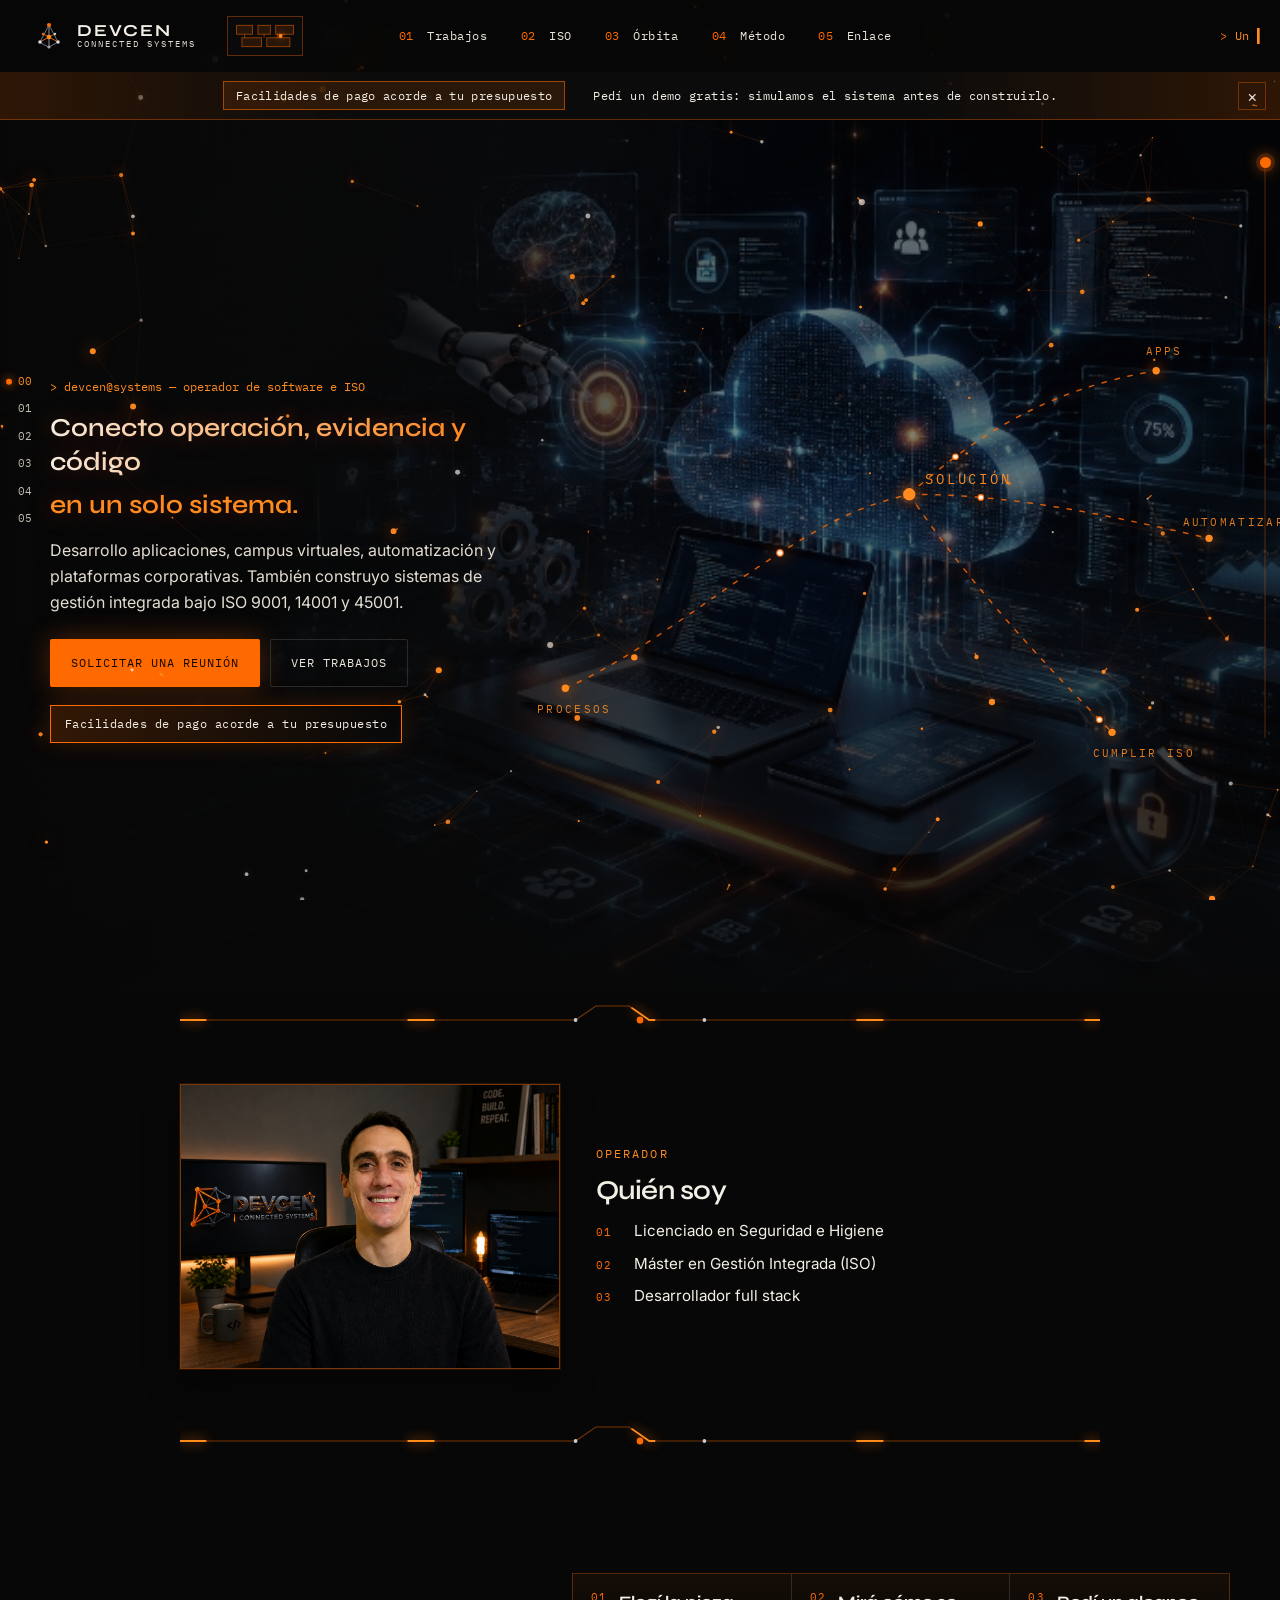
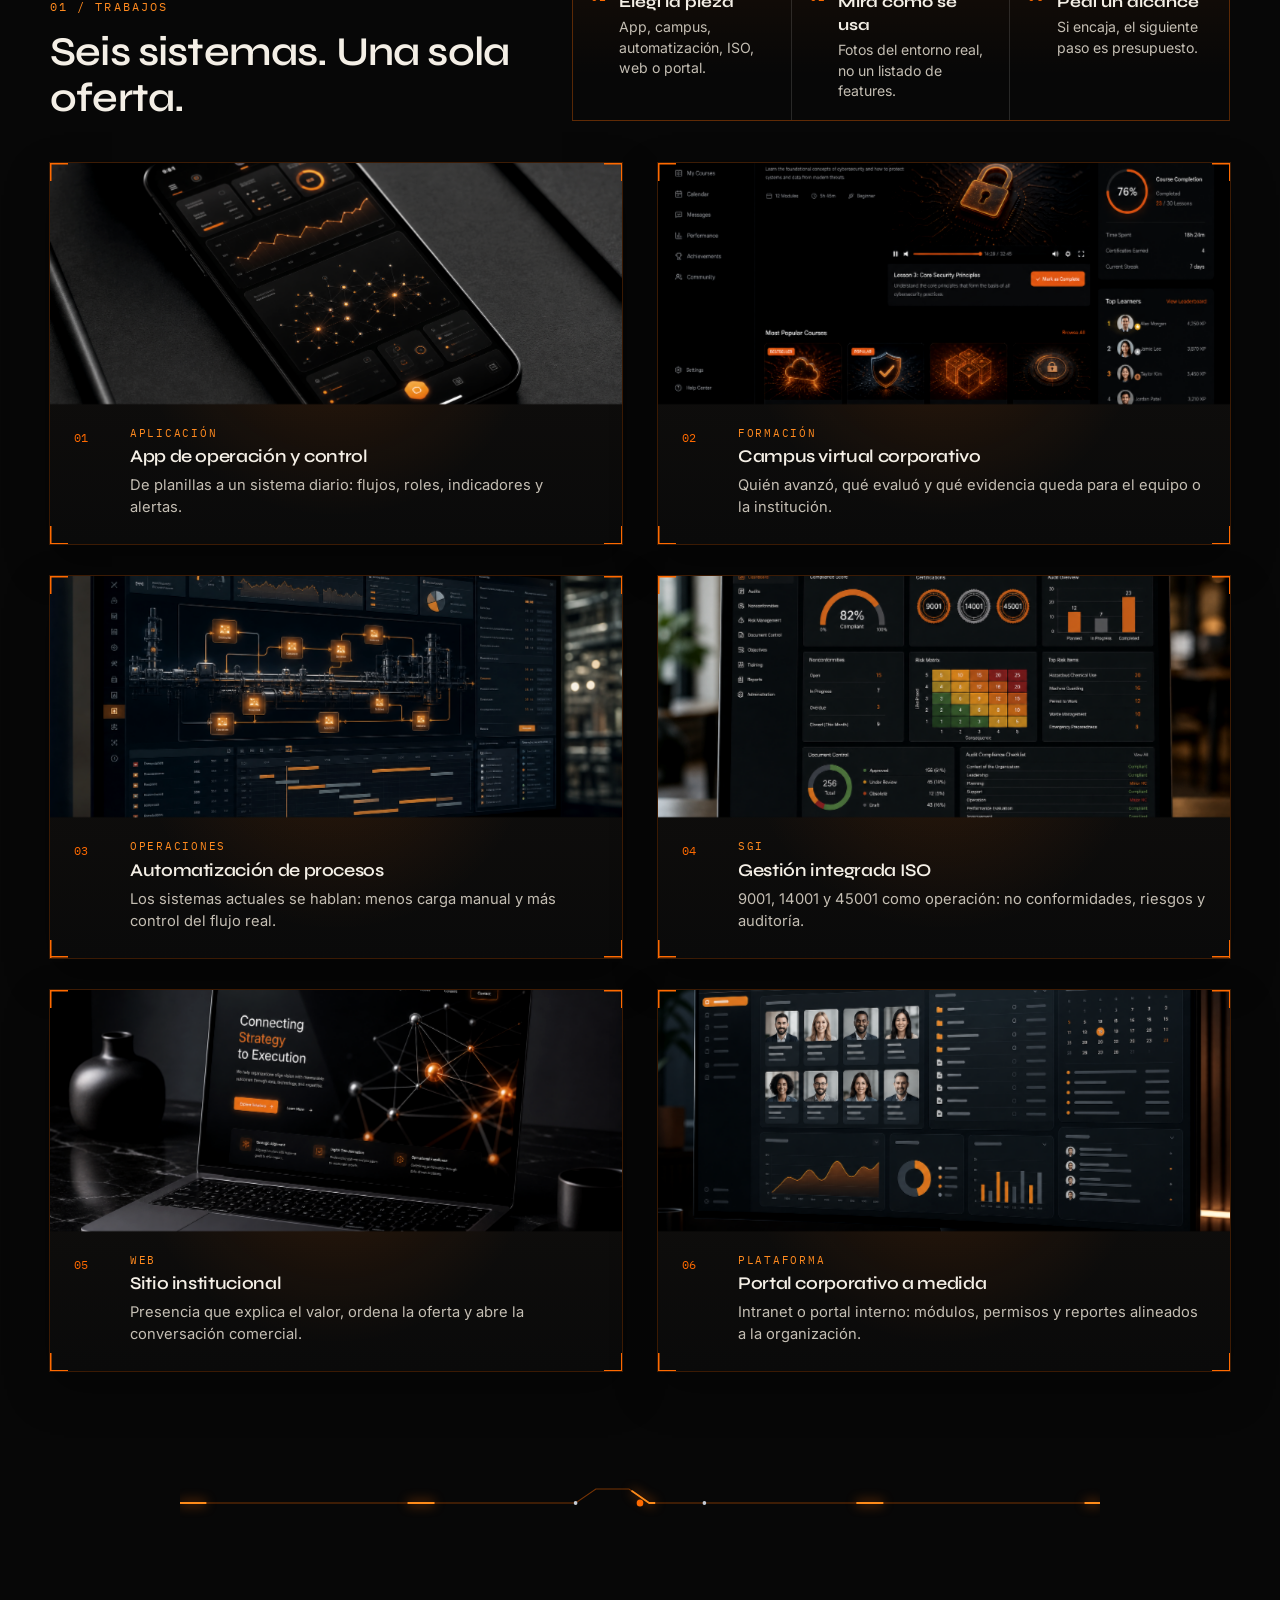
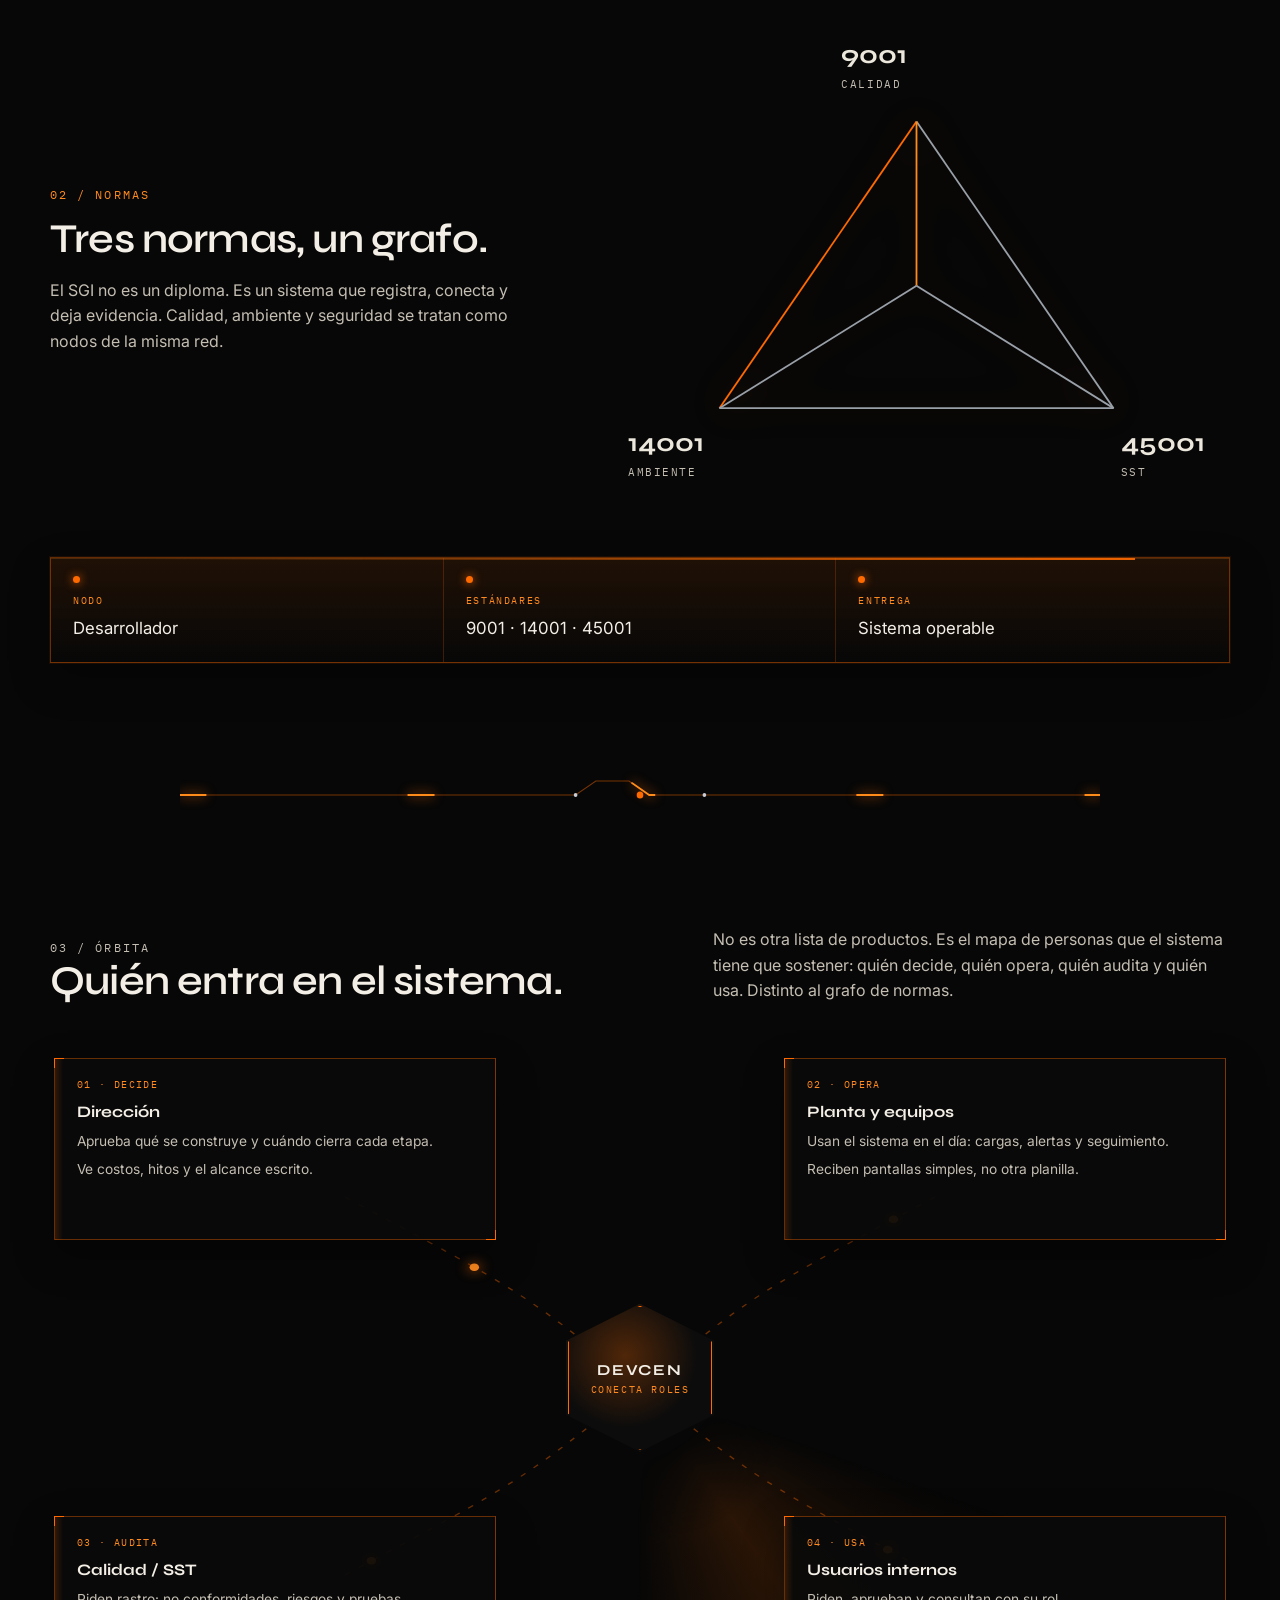
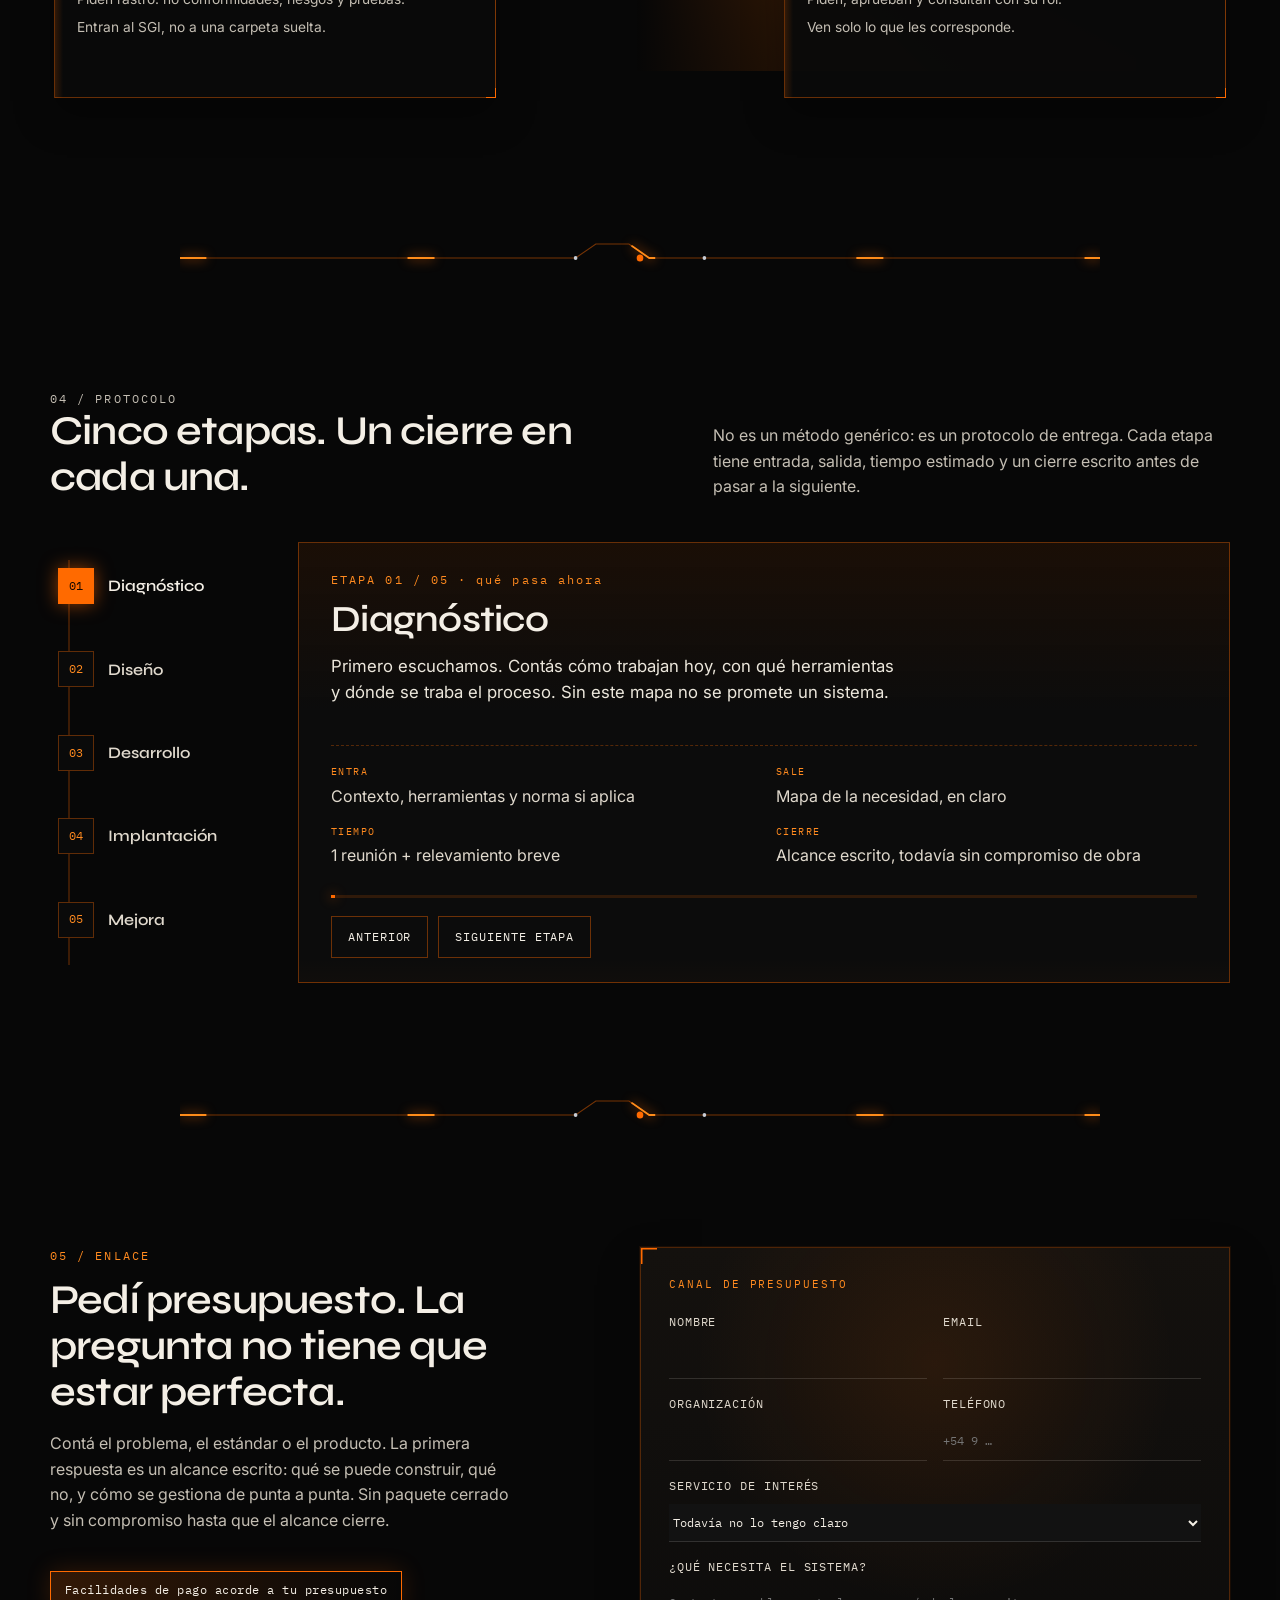
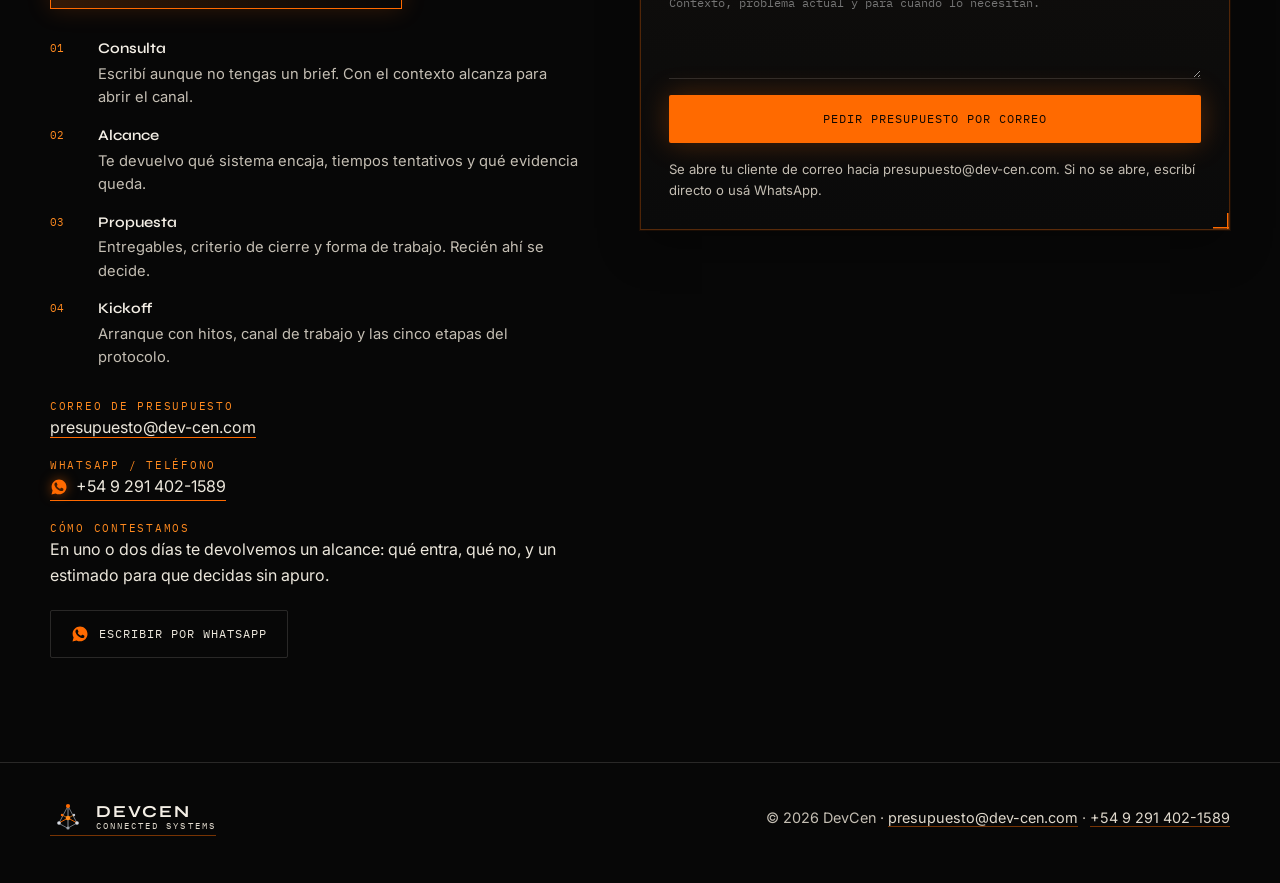
==== commit f2b7d8c2: "Agregar el apartado Quién soy con la foto completa 1. Insertar una sección breve entre el inicio y T" ====
--- a/index.html
+++ b/index.html
@@ -164,6 +164,38 @@
 
       <div class="circuit-break" aria-hidden="true"></div>
 
+      <section class="section who-section" id="quien">
+        <div class="container who-strip">
+          <img
+            class="who-photo"
+            src="assets/fotoperfil.png"
+            alt="Operador de DevCen en el puesto de trabajo, con el sistema en pantalla."
+            width="1448"
+            height="1086"
+          />
+          <div>
+            <p class="eyebrow">Operador</p>
+            <h2>Quién soy</h2>
+            <ul class="who-creds">
+              <li>
+                <span>01</span>
+                Licenciado en Seguridad e Higiene
+              </li>
+              <li>
+                <span>02</span>
+                Máster en Gestión Integrada (ISO)
+              </li>
+              <li>
+                <span>03</span>
+                Desarrollador full stack
+              </li>
+            </ul>
+          </div>
+        </div>
+      </section>
+
+      <div class="circuit-break" aria-hidden="true"></div>
+
       <section class="section" id="proyectos">
         <div class="container work-intro">
           <div>
--- a/css/styles.css
+++ b/css/styles.css
@@ -1170,6 +1170,63 @@
 
 .pay-callout {
   margin: 22px 0 0;
+}
+
+.who-section {
+  padding: 36px 0 44px;
+}
+
+.who-section::before {
+  top: 32px;
+}
+
+.who-strip {
+  display: grid;
+  grid-template-columns: minmax(240px, 380px) minmax(0, 1fr);
+  gap: 28px 36px;
+  align-items: center;
+  max-width: 920px;
+}
+
+.who-photo {
+  width: 100%;
+  height: auto;
+  aspect-ratio: 1448 / 1086;
+  object-fit: contain;
+  object-position: center;
+  display: block;
+  background: #0a0a0a;
+  border: 1px solid rgba(255, 106, 0, 0.45);
+  box-shadow: 0 0 0 1px rgba(255, 106, 0, 0.12), 0 16px 32px rgba(0, 0, 0, 0.4);
+}
+
+.who-strip h2 {
+  font-size: clamp(1.35rem, 2.2vw, 1.7rem);
+  margin-bottom: 14px;
+}
+
+.who-creds {
+  list-style: none;
+  margin: 0;
+  padding: 0;
+  display: grid;
+  gap: 8px;
+}
+
+.who-creds li {
+  display: grid;
+  grid-template-columns: 28px 1fr;
+  gap: 10px;
+  align-items: baseline;
+  font-size: 0.95rem;
+  color: var(--heading);
+}
+
+.who-creds span {
+  font-family: var(--mono);
+  font-size: 0.68rem;
+  letter-spacing: 0.12em;
+  color: var(--orange);
 }
 
 .hero-system {
@@ -2493,6 +2550,7 @@
   .hero-stage,
   .split-head,
   .work-intro,
+  .who-strip,
   .iso-layout,
   .contact-layout,
   .capacity-field,
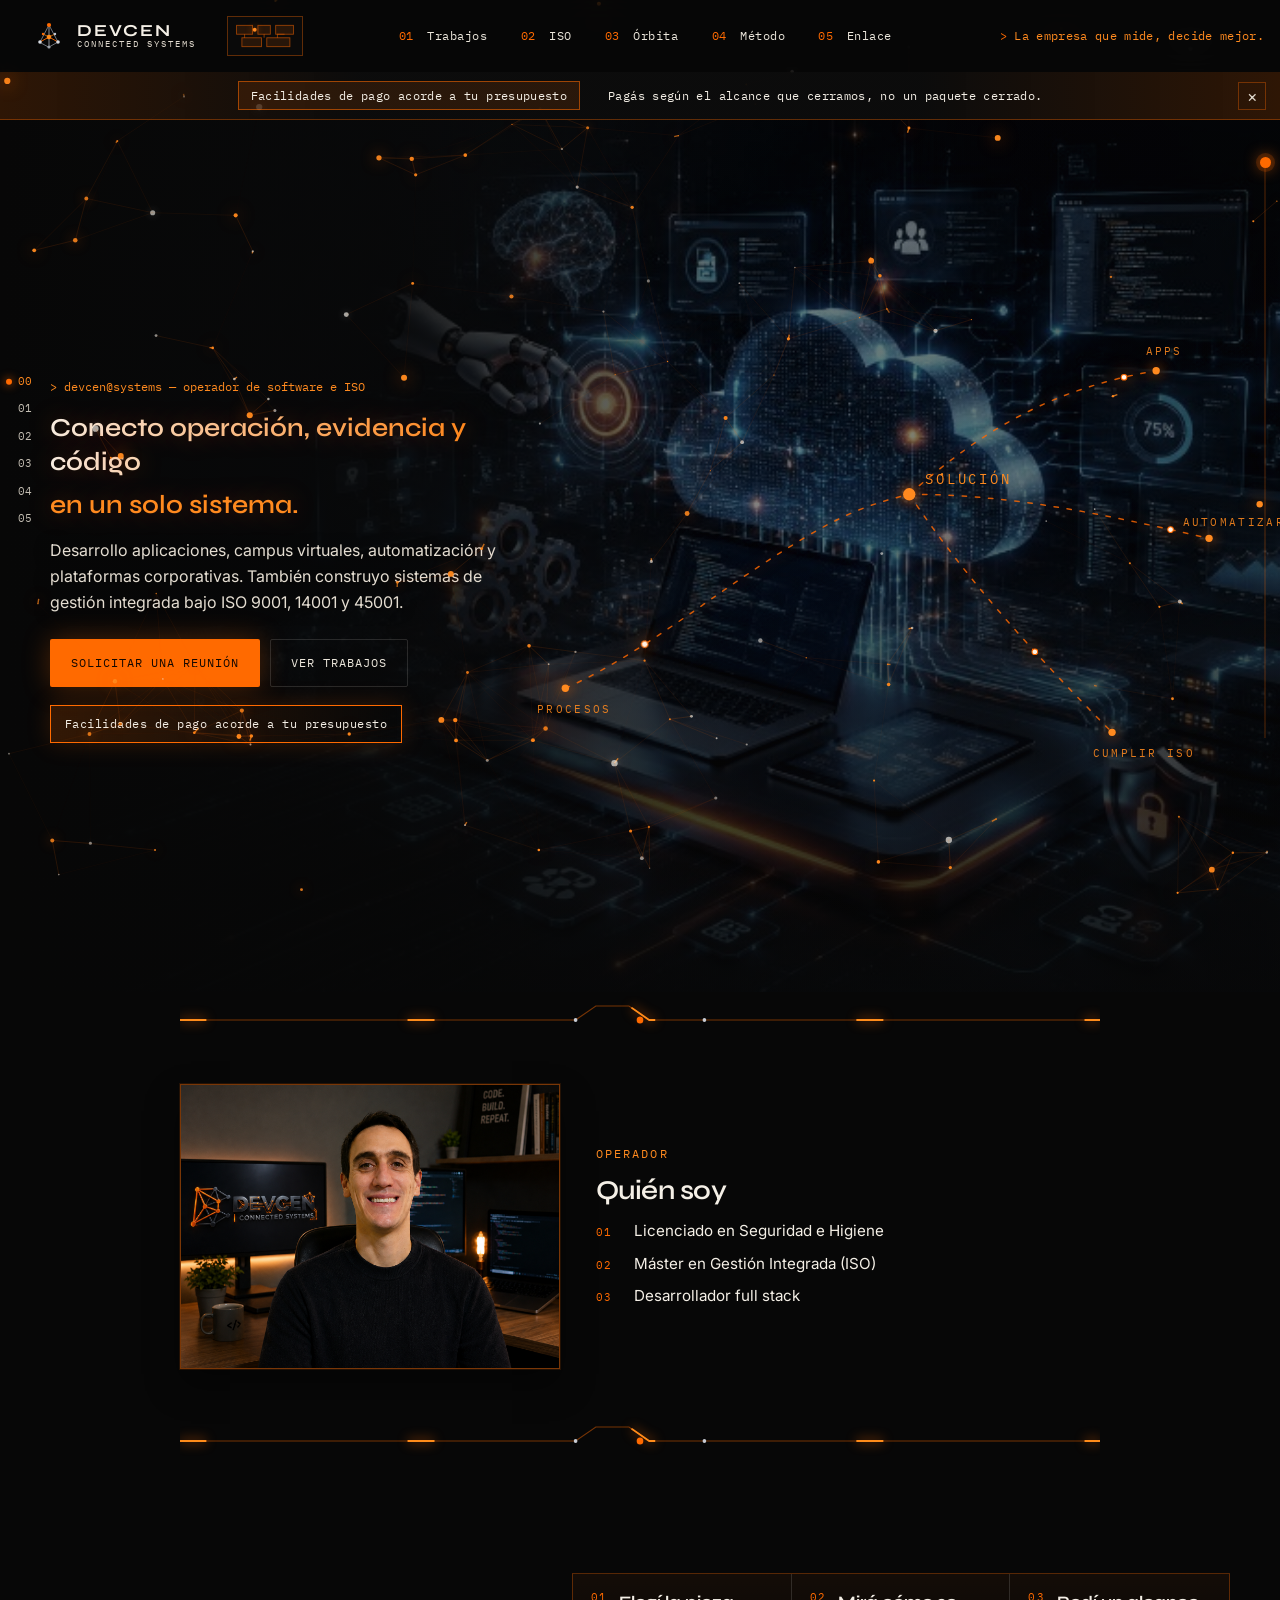
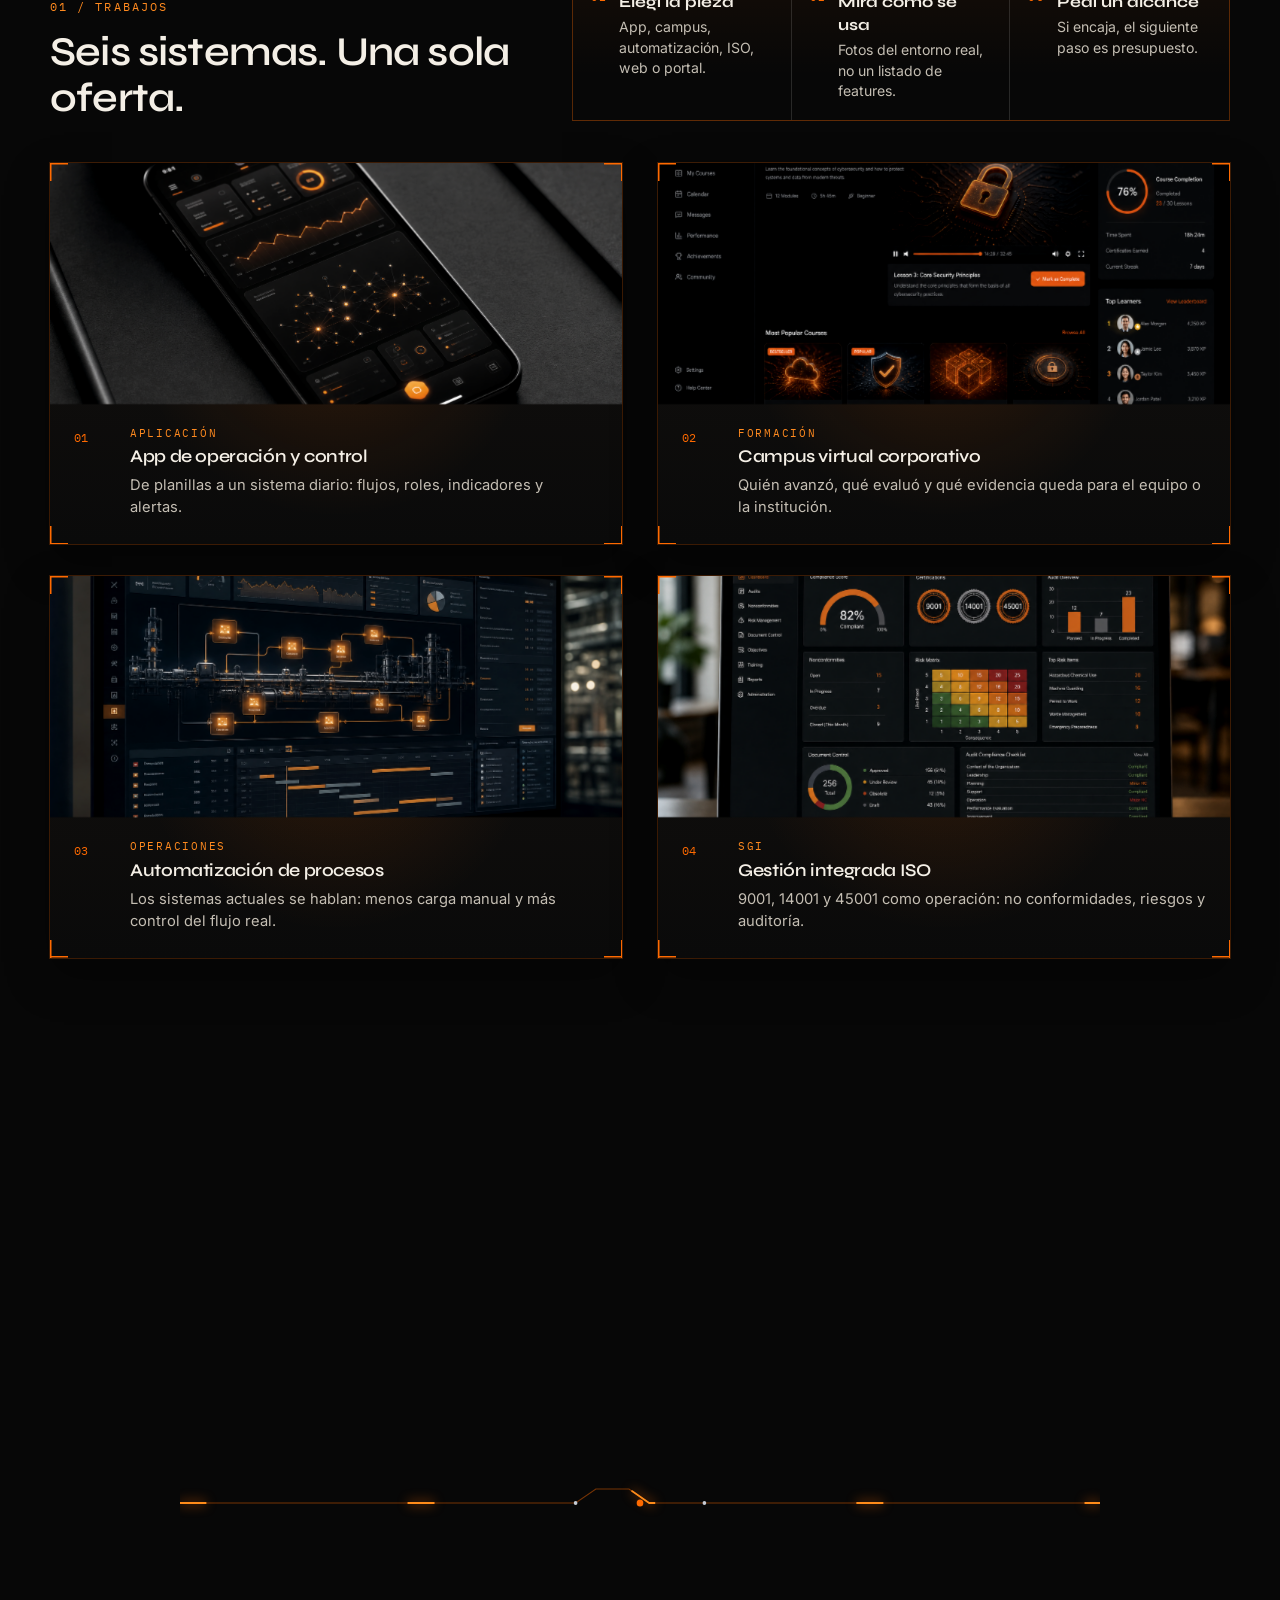
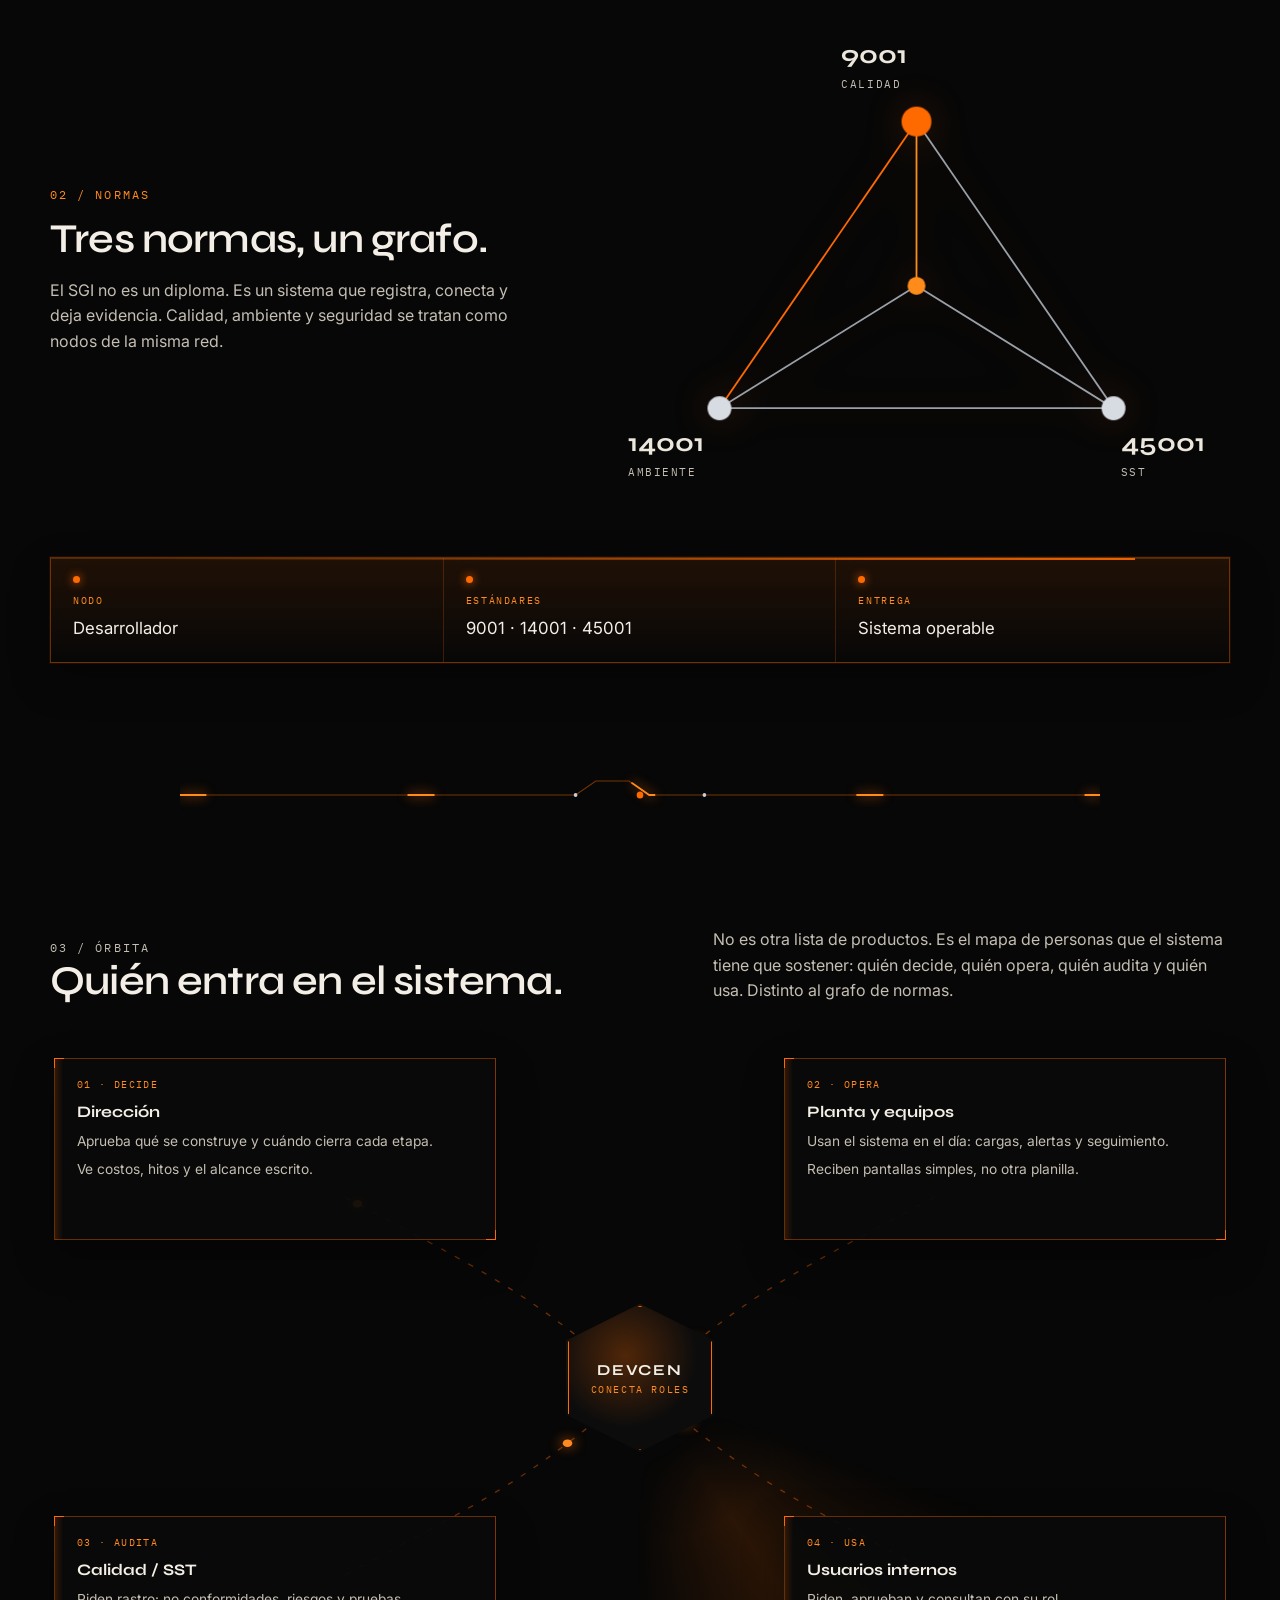
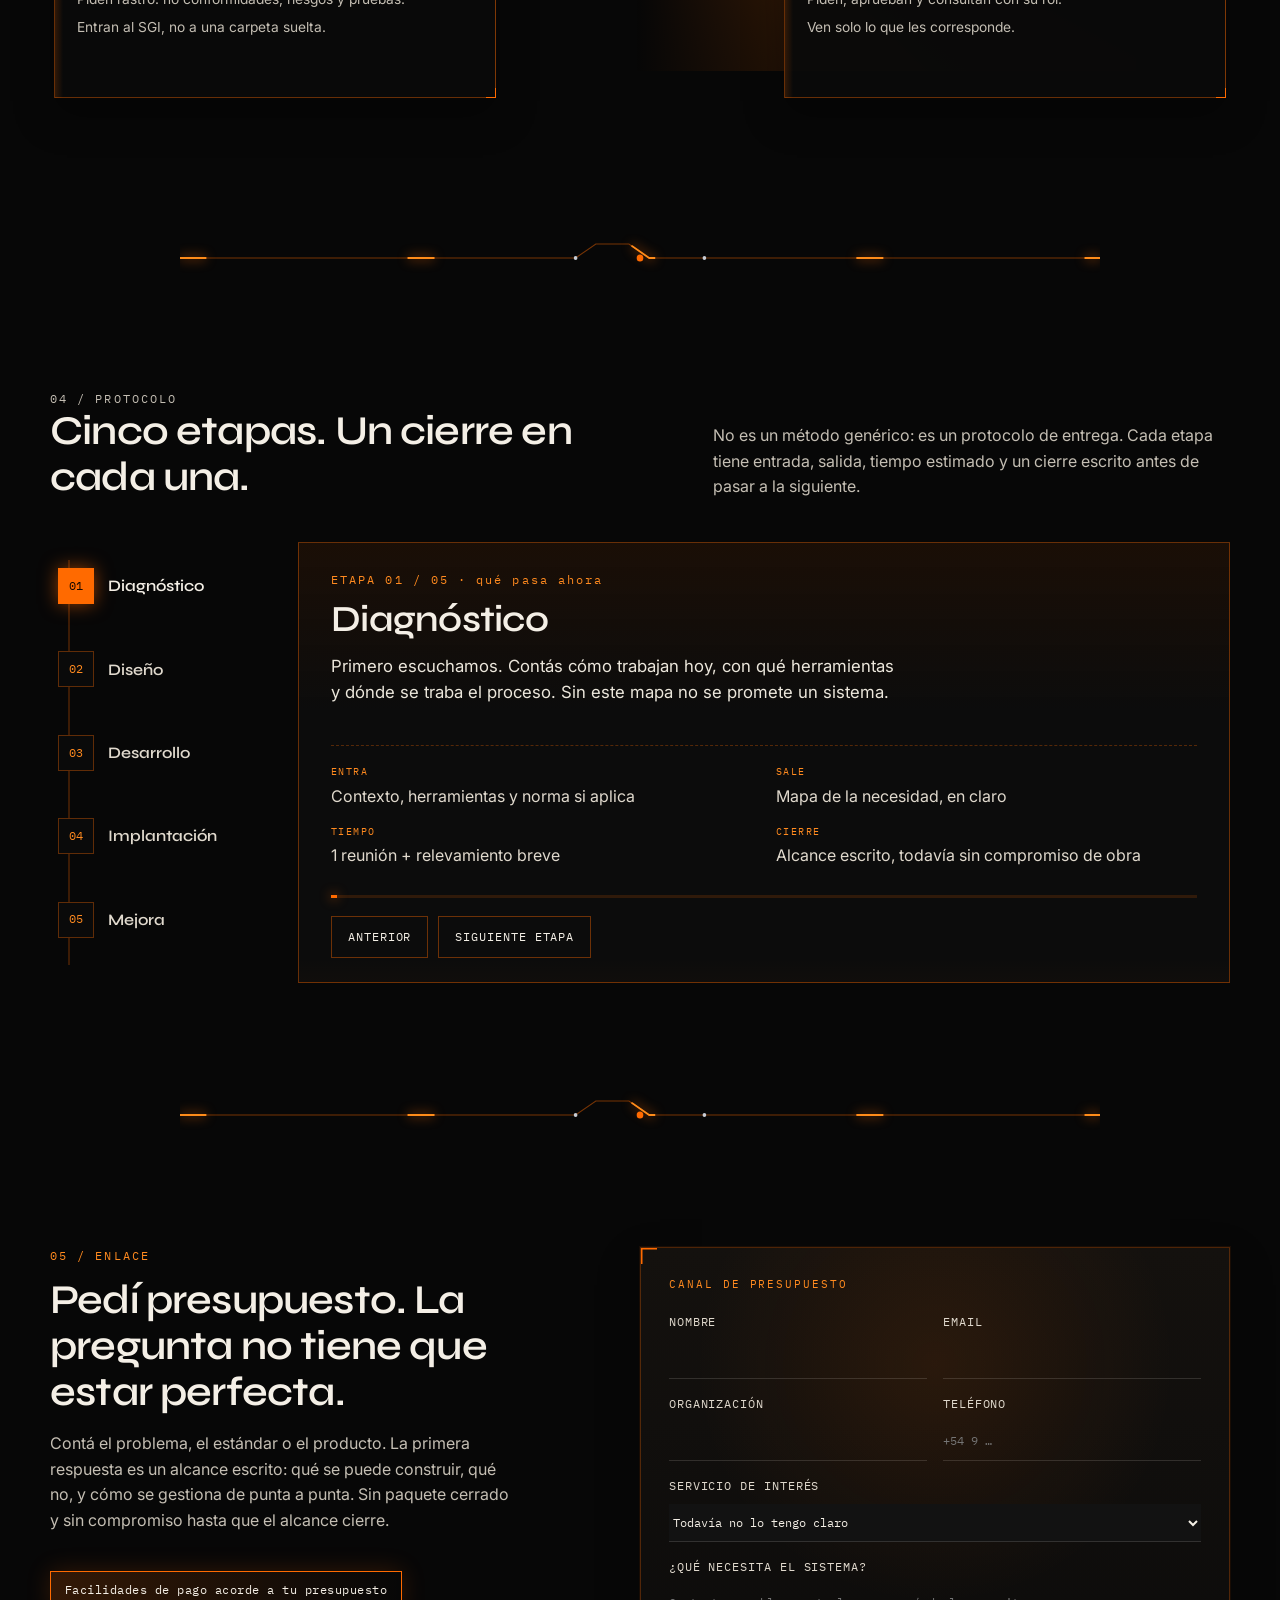
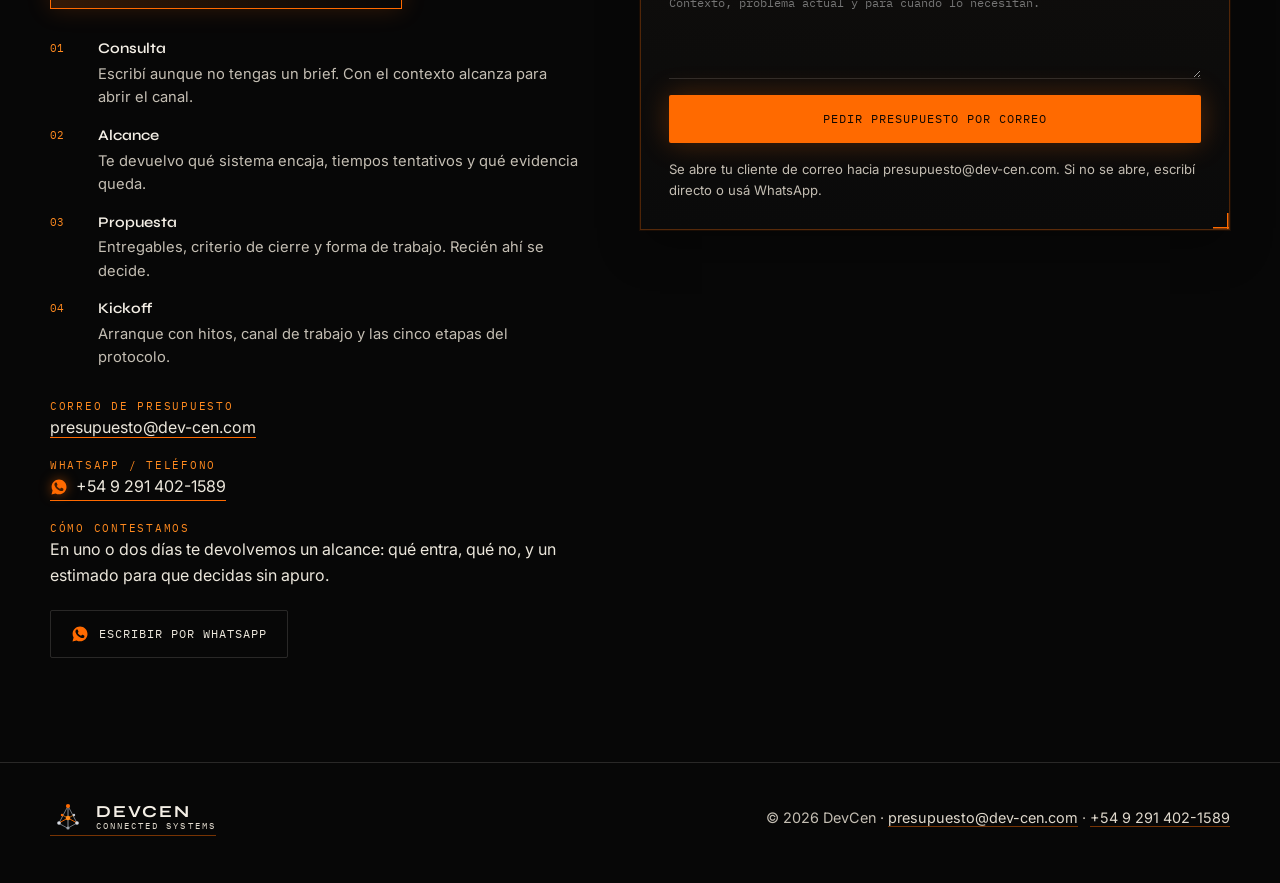
==== commit 6ba358c0: "Apuntar el sitio a www.dev-cen.com en Cloudflare 1. Fijar la URL canónica y las etiquetas Open Graph" ====
--- a/index.html
+++ b/index.html
@@ -8,12 +8,15 @@
       content="DevCen Connected Systems: desarrollo de aplicaciones, campus virtuales, automatización empresarial, páginas web, plataformas corporativas y sistemas de gestión integrada ISO 9001, 14001 y 45001."
     />
     <meta name="theme-color" content="#070707" />
+    <link rel="canonical" href="https://www.dev-cen.com/" />
+    <meta property="og:type" content="website" />
+    <meta property="og:url" content="https://www.dev-cen.com/" />
     <meta property="og:title" content="DevCen Connected Systems" />
     <meta
       property="og:description"
       content="Software a medida, automatización y sistemas de gestión integrada ISO."
     />
-    <meta property="og:image" content="assets/fotoperfil.png" />
+    <meta property="og:image" content="https://www.dev-cen.com/assets/fotoperfil.png" />
     <title>DevCen Connected Systems</title>
     <link rel="icon" type="image/svg+xml" href="assets/favicon.svg" />
     <link rel="preconnect" href="https://fonts.googleapis.com" />
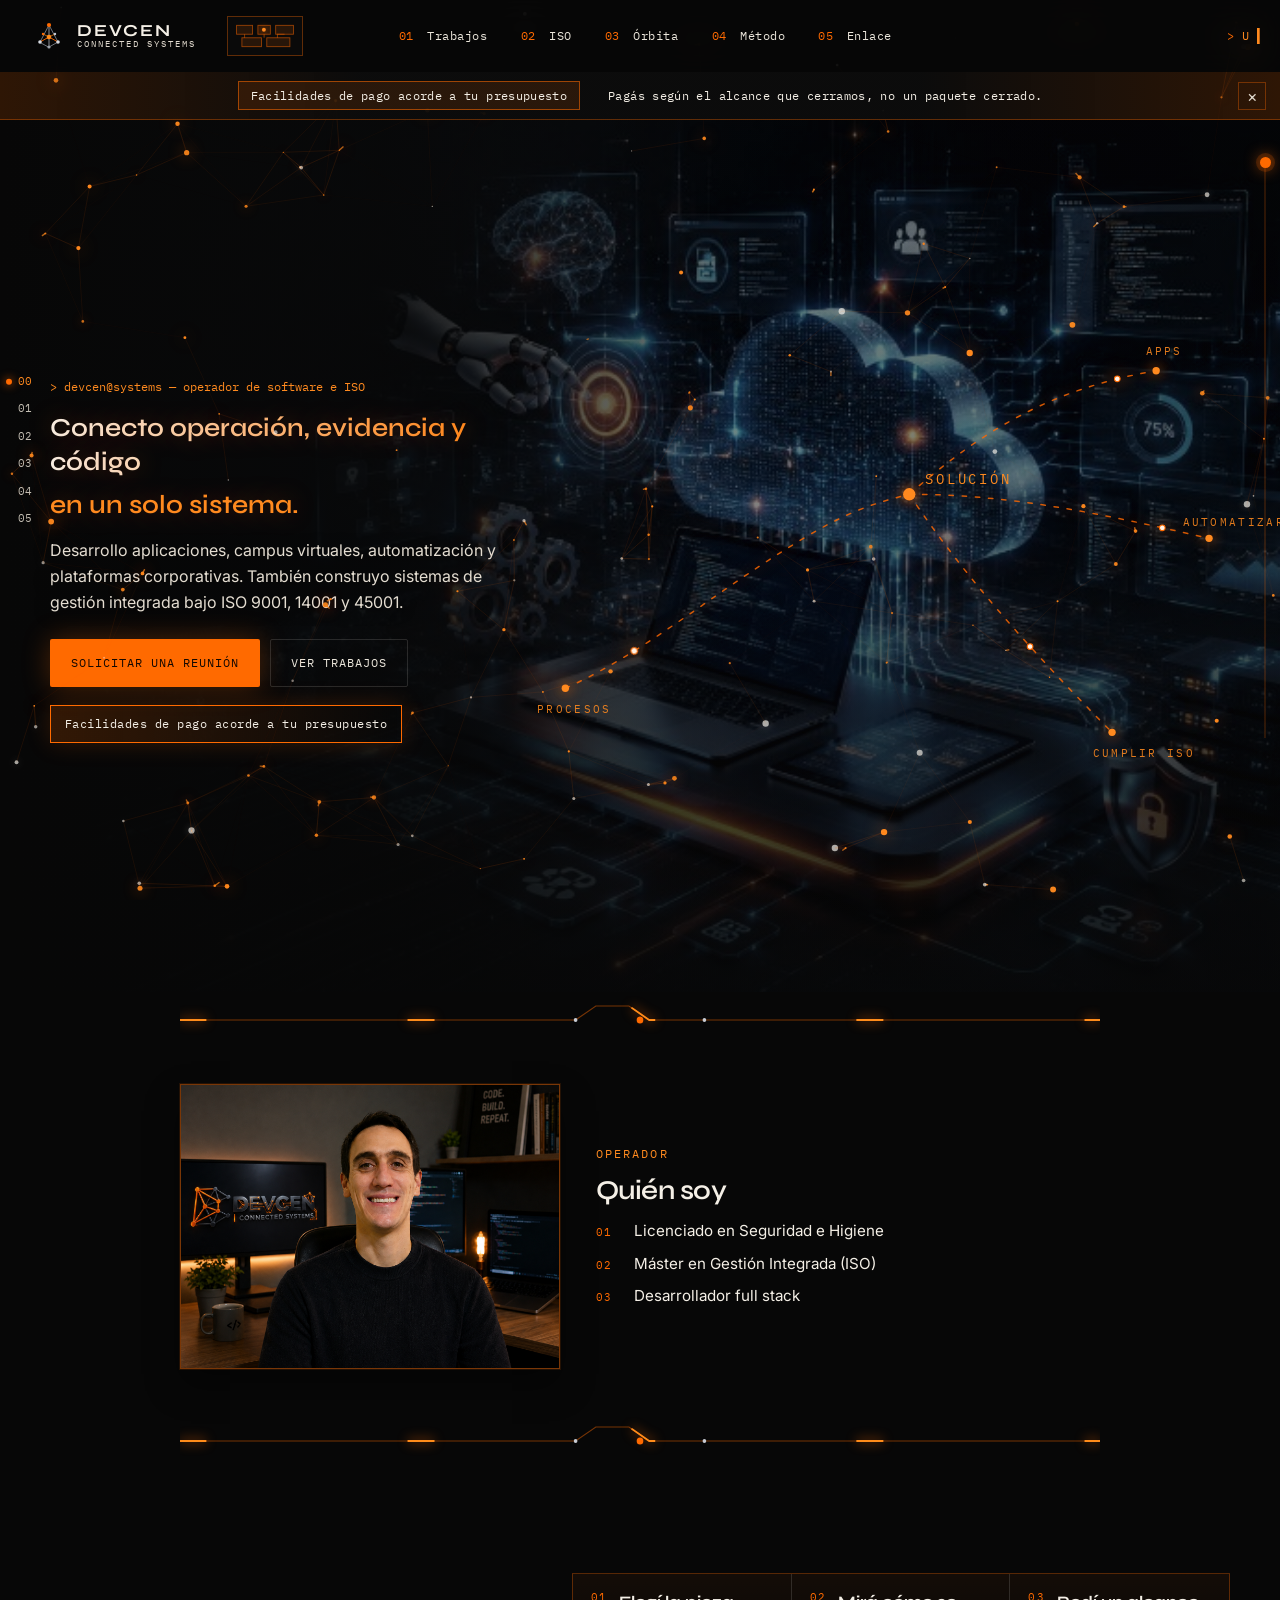
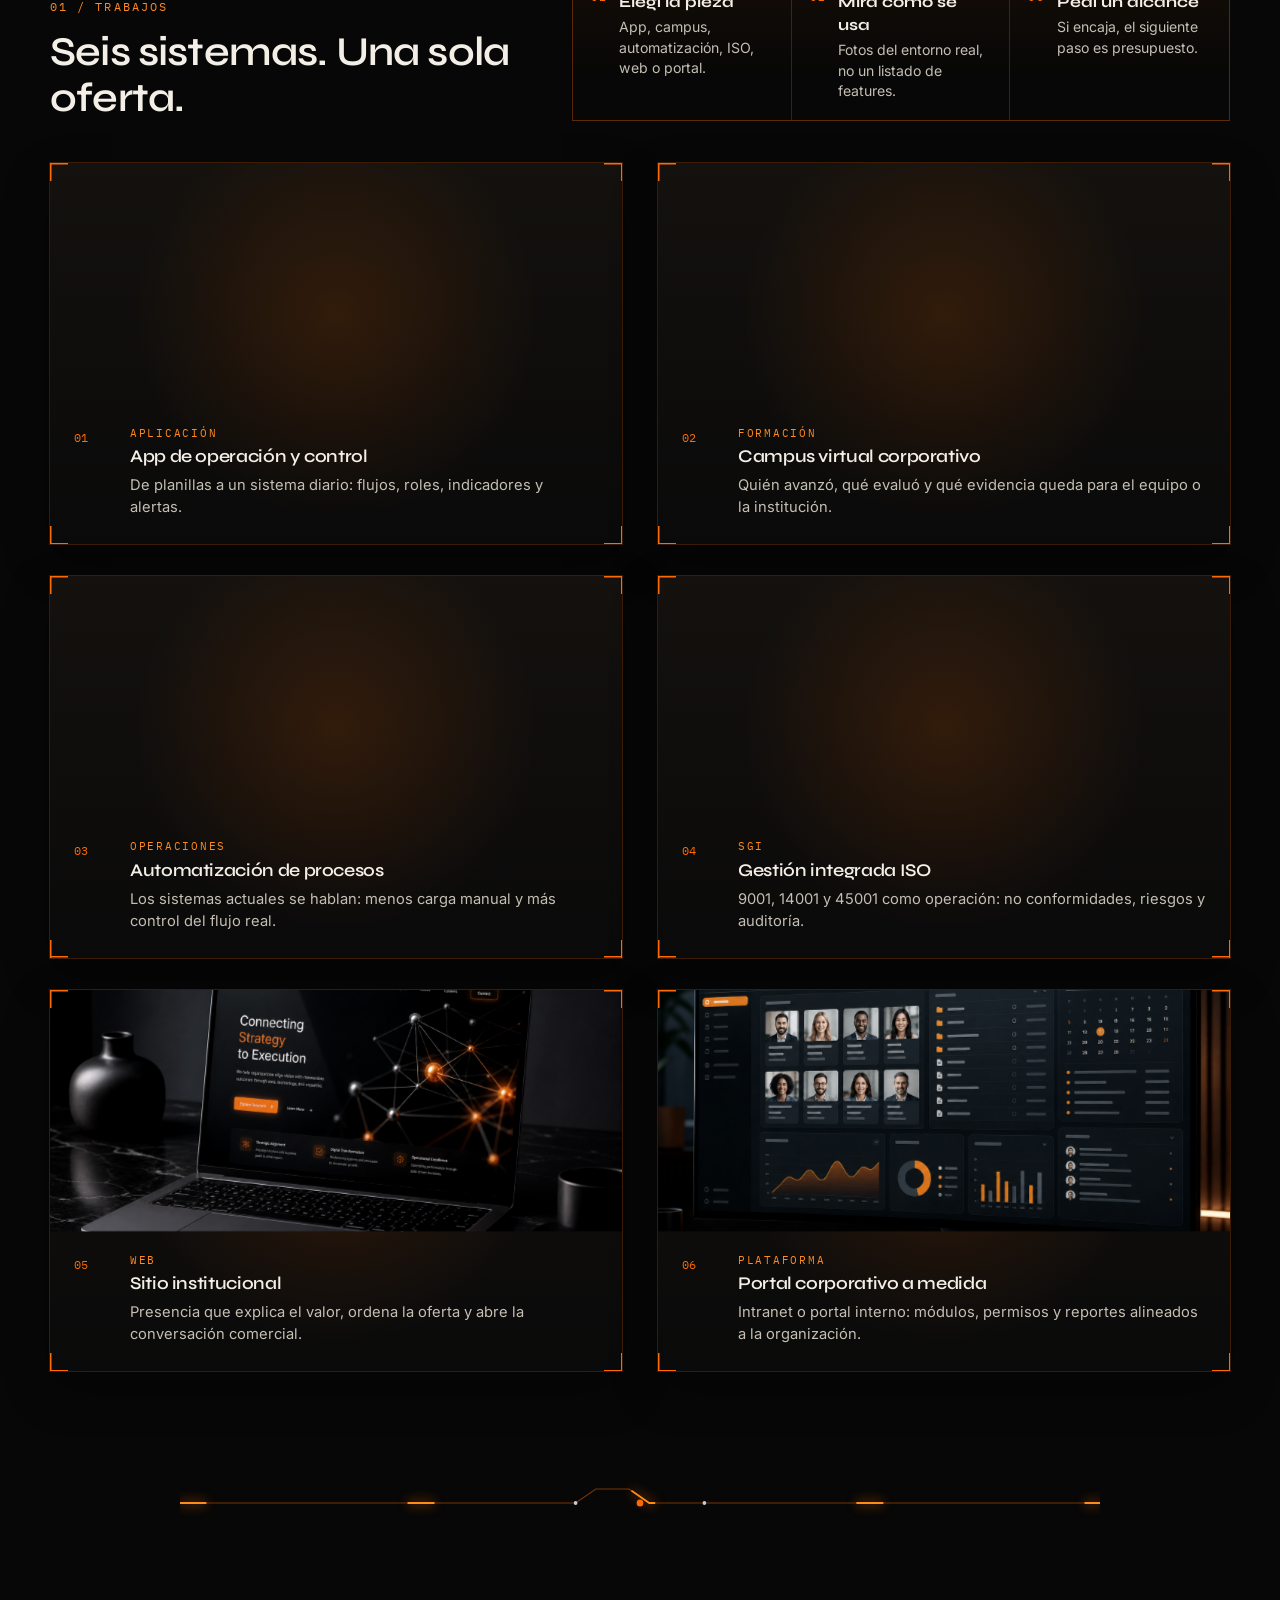
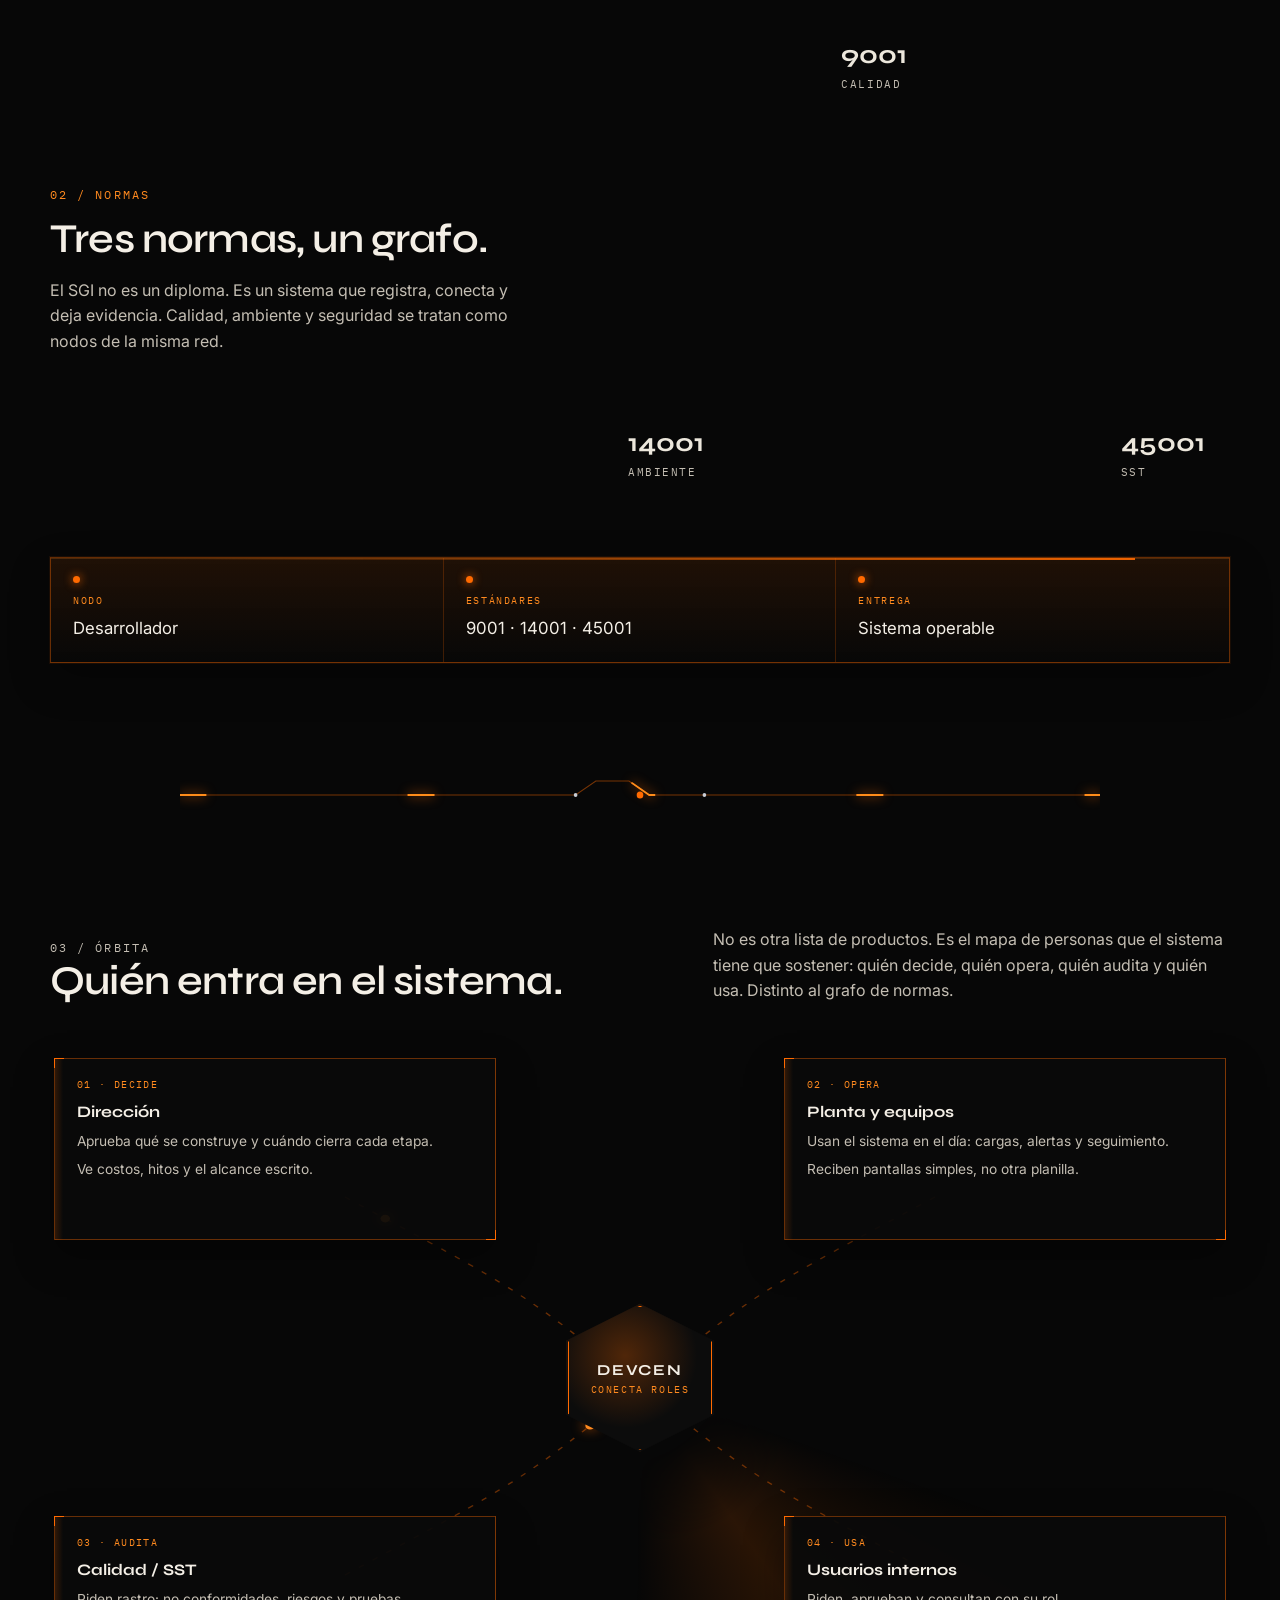
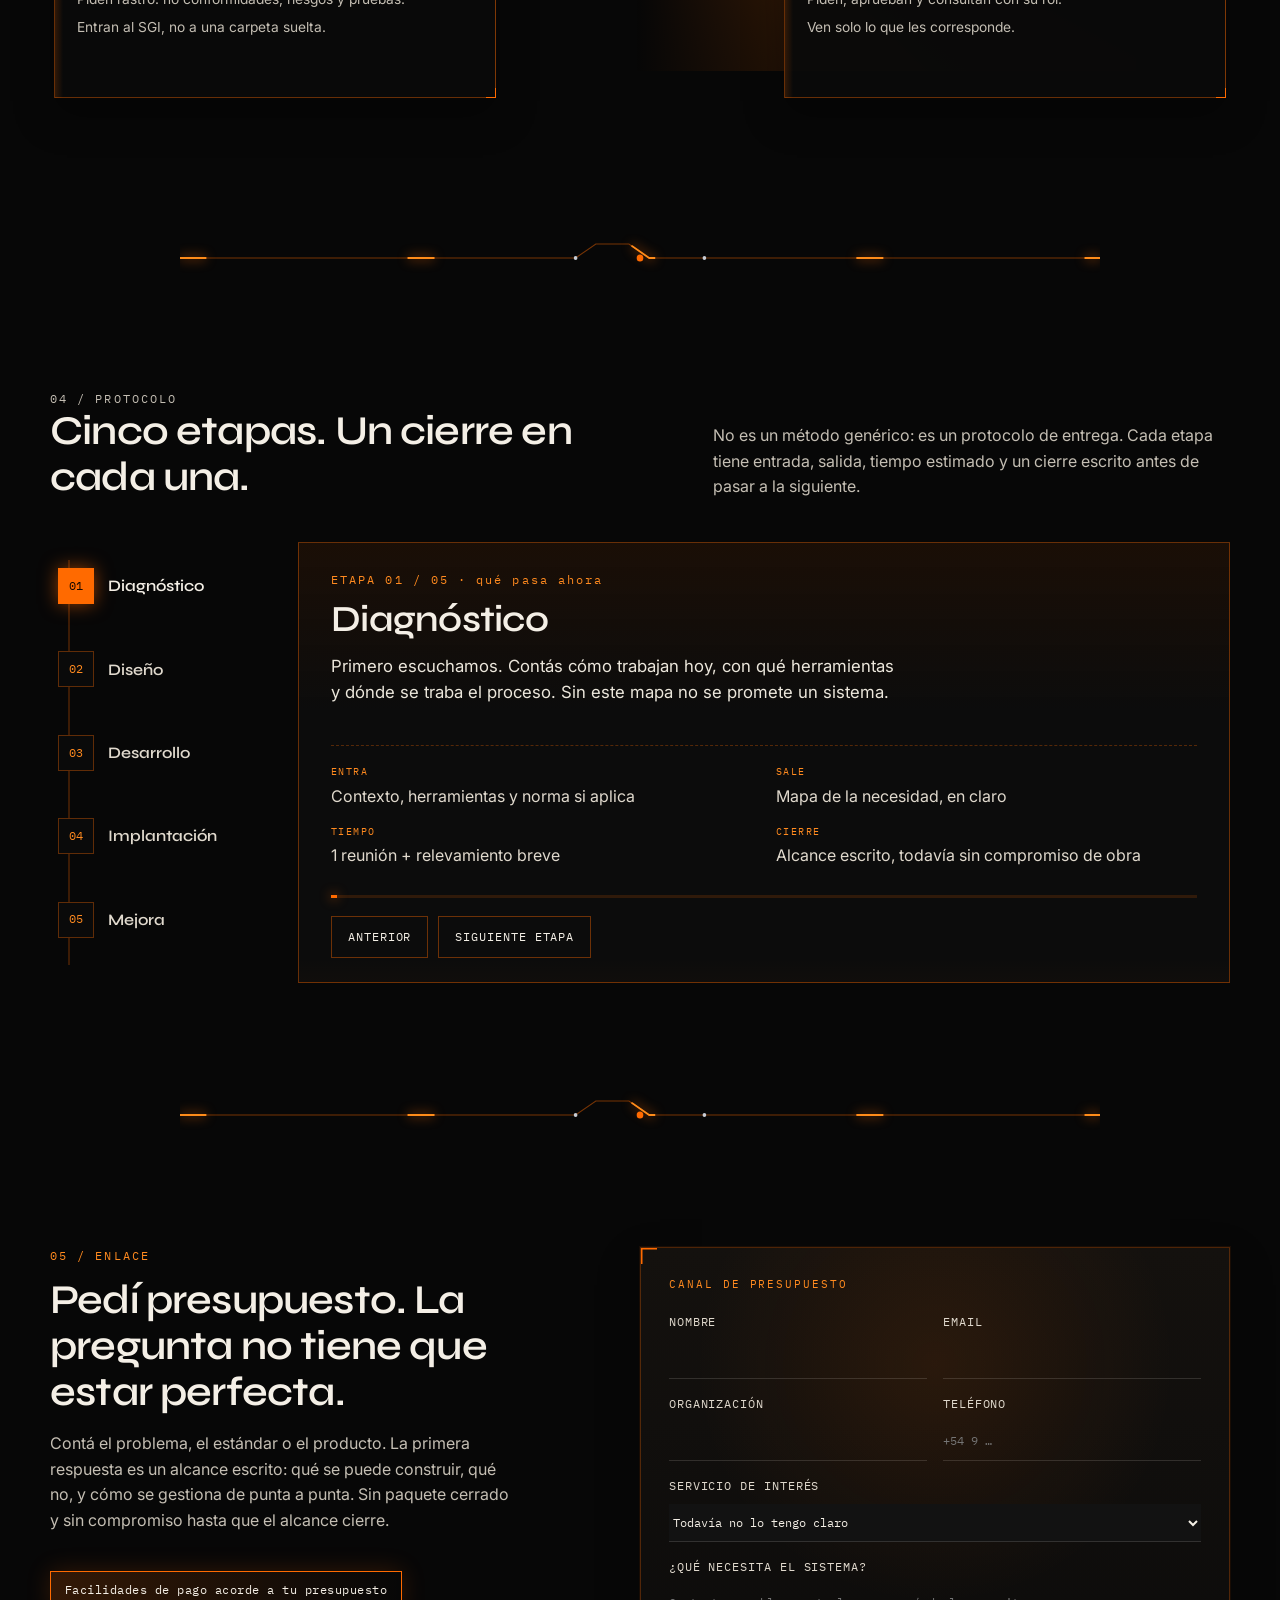
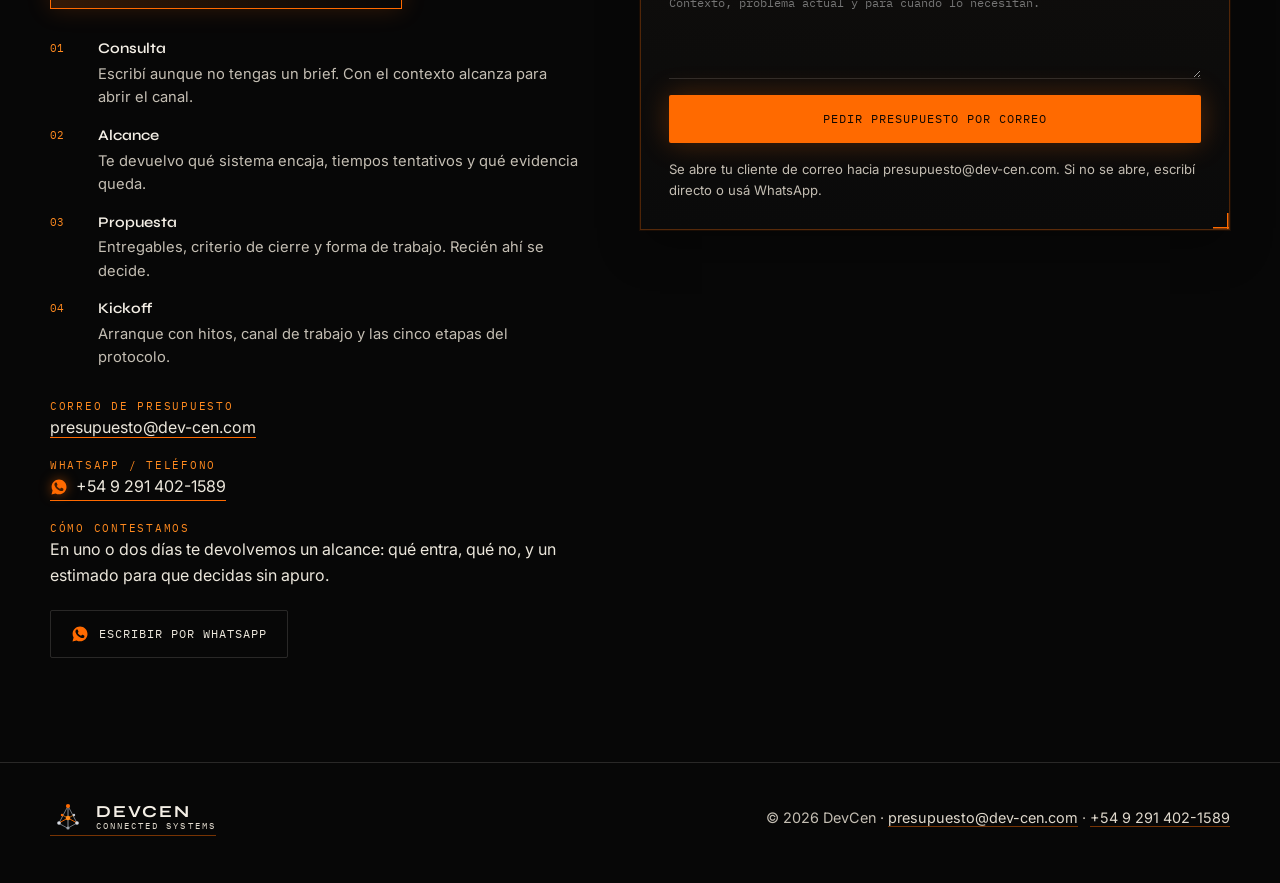
==== commit b1a07b40: "Adaptar la navegación y el layout para mobile 1. Agregar barra inferior fija con las seis secciones " ====
--- a/index.html
+++ b/index.html
@@ -98,6 +98,17 @@
       <p id="sticky-copy">Pagás según el alcance que cerramos, no un paquete cerrado.</p>
       <button type="button" class="sticky-close" id="sticky-close" aria-label="Cerrar aviso">×</button>
     </aside>
+
+    <div class="nav-scrim" id="nav-scrim" hidden></div>
+
+    <nav class="mobile-dock" aria-label="Navegación rápida">
+      <a href="#inicio" data-rail="inicio"><span>00</span>Inicio</a>
+      <a href="#proyectos" data-rail="proyectos"><span>01</span>Trabajos</a>
+      <a href="#iso" data-rail="iso"><span>02</span>ISO</a>
+      <a href="#orbita" data-rail="orbita"><span>03</span>Órbita</a>
+      <a href="#metodo" data-rail="metodo"><span>04</span>Método</a>
+      <a href="#contacto" data-rail="contacto"><span>05</span>Enlace</a>
+    </nav>
 
     <main id="contenido">
       <section class="hero is-cover" id="inicio">
--- a/css/styles.css
+++ b/css/styles.css
@@ -32,6 +32,7 @@
   color: var(--ink);
   background: var(--bg);
   line-height: 1.6;
+  overflow-x: clip;
 }
 
 img {
@@ -340,7 +341,7 @@
 .site-header {
   position: sticky;
   top: 0;
-  z-index: 40;
+  z-index: 46;
   height: var(--header-h);
   background: rgba(7, 7, 7, 0.72);
   backdrop-filter: blur(16px);
@@ -2539,6 +2540,28 @@
   cursor: pointer;
 }
 
+.nav-scrim {
+  position: fixed;
+  inset: var(--header-h) 0 0;
+  z-index: 44;
+  border: 0;
+  margin: 0;
+  padding: 0;
+  background: rgba(0, 0, 0, 0.62);
+}
+
+.nav-scrim[hidden] {
+  display: none;
+}
+
+.mobile-dock {
+  display: none;
+}
+
+body.nav-open {
+  overflow: hidden;
+}
+
 @media (max-width: 1100px) {
   .section-rail,
   .scroll-spine {
@@ -2547,6 +2570,29 @@
 }
 
 @media (max-width: 960px) {
+  :root {
+    --header-h: 64px;
+    --banner-h: 42px;
+    --dock-h: 64px;
+  }
+
+  body {
+    padding-bottom: calc(var(--dock-h) + env(safe-area-inset-bottom, 0px));
+  }
+
+  .section {
+    padding: 64px 0;
+  }
+
+  .section::before {
+    top: 56px;
+    left: 14px;
+  }
+
+  .container {
+    width: min(1180px, calc(100% - 28px));
+  }
+
   .hero-stage,
   .split-head,
   .work-intro,
@@ -2584,28 +2630,63 @@
   }
 
   .cortex {
-    opacity: 0.45;
-  }
-
-  .cover-bits {
+    opacity: 0.35;
+  }
+
+  .cover-bits,
+  .cover-rack,
+  .system-motto {
     display: none;
   }
 
-  .cover-rack {
-    display: none;
+  .spec-bar {
+    grid-template-columns: 1fr;
+  }
+
+  .spec-bar > div {
+    border-right: 0;
+    border-bottom: 1px solid rgba(255, 106, 0, 0.22);
+  }
+
+  .spec-bar > div:last-child {
+    border-bottom: 0;
   }
 
   .spec-bar::after {
     display: none;
   }
 
-  .system-motto {
+  .sticky-banner {
+    padding: 8px 44px 8px 14px;
+    gap: 8px;
+    justify-content: flex-start;
+  }
+
+  .sticky-banner #sticky-copy {
     display: none;
   }
 
+  .pay-motto {
+    font-size: 0.64rem;
+    letter-spacing: 0.02em;
+    padding: 5px 10px;
+    max-width: calc(100% - 8px);
+  }
+
+  .sticky-close {
+    right: 8px;
+    width: 36px;
+    height: 36px;
+    font-size: 1.2rem;
+  }
+
   .nav-toggle {
-    display: block;
+    display: grid;
+    place-items: center;
     justify-self: end;
+    width: 48px;
+    height: 48px;
+    z-index: 46;
   }
 
   .nav-ticker,
@@ -2615,8 +2696,8 @@
 
   .header-inner {
     grid-template-columns: 1fr auto;
-    padding-inline: 16px;
-    gap: 12px;
+    padding-inline: 14px;
+    gap: 10px;
   }
 
   .brand,
@@ -2625,8 +2706,12 @@
     grid-row: auto;
   }
 
+  .site-header .brand small {
+    letter-spacing: 0.14em;
+  }
+
   .site-nav {
-    position: absolute;
+    position: fixed;
     top: var(--header-h);
     left: 0;
     right: 0;
@@ -2636,9 +2721,13 @@
     display: none;
     flex-direction: column;
     gap: 0;
-    padding: 8px 20px 18px;
-    background: rgba(7, 7, 7, 0.96);
+    z-index: 45;
+    max-height: calc(100dvh - var(--header-h) - var(--dock-h));
+    overflow: auto;
+    padding: 8px 12px 20px;
+    background: rgba(7, 7, 7, 0.98);
     border-bottom: 1px solid var(--line);
+    -webkit-overflow-scrolling: touch;
   }
 
   .site-nav.is-open {
@@ -2646,13 +2735,107 @@
   }
 
   .site-nav a {
-    padding: 12px 0;
+    display: flex;
+    align-items: center;
+    min-height: 52px;
+    padding: 12px 10px;
+    font-size: 1rem;
     border-bottom: 1px solid var(--line);
+  }
+
+  .mobile-dock {
+    position: fixed;
+    left: 0;
+    right: 0;
+    bottom: 0;
+    z-index: 50;
+    display: grid;
+    grid-template-columns: repeat(6, 1fr);
+    height: calc(var(--dock-h) + env(safe-area-inset-bottom, 0px));
+    padding: 6px 4px calc(6px + env(safe-area-inset-bottom, 0px));
+    background: rgba(7, 7, 7, 0.94);
+    border-top: 1px solid rgba(255, 106, 0, 0.35);
+    backdrop-filter: blur(14px);
+  }
+
+  .mobile-dock a {
+    display: grid;
+    place-items: center;
+    align-content: center;
+    gap: 2px;
+    min-height: 48px;
+    padding: 4px 2px;
+    font-family: var(--mono);
+    font-size: 0.58rem;
+    letter-spacing: 0.02em;
+    color: var(--muted);
+    text-align: center;
+    line-height: 1.15;
+  }
+
+  .mobile-dock a span {
+    display: block;
+    font-size: 0.62rem;
+    color: var(--orange);
+  }
+
+  .mobile-dock a.is-active {
+    color: var(--heading);
+  }
+
+  .mobile-dock a.is-active span {
+    text-shadow: 0 0 10px rgba(255, 106, 0, 0.7);
+  }
+
+  .hero {
+    min-height: auto;
+    padding: 28px 0 36px;
+  }
+
+  .hero-stage-solo {
+    min-height: auto;
+  }
+
+  .hero-copy {
+    max-width: none;
+  }
+
+  .hero-copy .lead {
+    font-size: 0.98rem;
+  }
+
+  .hero-actions {
+    display: grid;
+    grid-template-columns: 1fr;
+    gap: 10px;
+  }
+
+  .hero-actions .btn {
+    width: 100%;
+    min-height: 52px;
+  }
+
+  .pay-ribbon,
+  .pay-callout {
+    display: block;
+    width: fit-content;
+    max-width: 100%;
+    font-size: 0.72rem;
+    line-height: 1.35;
+  }
+
+  .who-strip {
+    gap: 18px;
+  }
+
+  .who-photo {
+    max-width: 100%;
   }
 
   .work-board {
     grid-template-columns: 1fr;
-    gap: 22px;
+    gap: 18px;
+    perspective: none;
   }
 
   .work-intro,
@@ -2663,6 +2846,7 @@
   .work-cues li {
     border-right: 0;
     border-bottom: 1px solid var(--line);
+    padding: 14px 14px 16px;
   }
 
   .work-cues li:last-child {
@@ -2670,21 +2854,32 @@
   }
 
   .work-tile {
-    grid-template-rows: 200px auto;
+    grid-template-rows: 180px auto;
+    transform: none;
+    transform-style: flat;
   }
 
   .work-tile img {
-    height: 200px;
-  }
-}
-
-@media (max-width: 700px) {
+    height: 180px;
+    transform: none;
+  }
+
+  .work-tile:hover img {
+    transform: none;
+  }
+
+  .work-body {
+    padding: 16px 16px 18px;
+    gap: 12px;
+  }
+
   .orbit-stage {
     min-height: 0;
     display: grid;
     grid-template-columns: 1fr;
     grid-template-rows: none;
     gap: 12px;
+    padding: 0;
   }
 
   .orbit-ring,
@@ -2700,7 +2895,9 @@
     clip-path: none;
     width: 100%;
     height: auto;
+    min-height: 72px;
     padding: 16px;
+    justify-items: center;
   }
 
   .orbit-core::before {
@@ -2715,13 +2912,134 @@
     transform: none;
   }
 
-  .container {
-    width: min(1180px, calc(100% - 28px));
-  }
-
-  .hero {
-    min-height: auto;
-    padding-top: 92px;
+  .proto-player {
+    min-height: 0;
+    gap: 16px;
+  }
+
+  .proto-rail {
+    display: grid;
+    grid-template-columns: repeat(5, minmax(0, 1fr));
+    gap: 6px;
+    padding: 0;
+  }
+
+  .proto-rail::before {
+    display: none;
+  }
+
+  .proto-rail li {
+    min-width: 0;
+  }
+
+  .proto-rail button {
+    grid-template-columns: 1fr;
+    justify-items: center;
+    gap: 6px;
+    padding: 8px 4px;
+    text-align: center;
+  }
+
+  .proto-rail button b {
+    font-size: 0.68rem;
+    line-height: 1.2;
+  }
+
+  .proto-screen {
+    padding: 20px 16px 18px;
+  }
+
+  .proto-plain {
+    min-height: 0;
+    font-size: 0.98rem;
+  }
+
+  .proto-facts {
+    grid-template-columns: 1fr;
+  }
+
+  .proto-controls {
+    display: grid;
+    grid-template-columns: 1fr 1fr;
+    gap: 10px;
+  }
+
+  .proto-controls button {
+    min-height: 48px;
+  }
+
+  .project-dialog {
+    width: calc(100vw - 16px);
+    max-height: calc(100dvh - 24px);
+    border-radius: 0;
+  }
+
+  .slide-stage img {
+    height: min(38vh, 260px);
+  }
+
+  .slide-nav {
+    width: 44px;
+    height: 44px;
+  }
+
+  .slide-dots button {
+    width: 12px;
+    height: 12px;
+  }
+
+  .dialog-body {
+    padding: 16px 16px 22px;
+  }
+
+  .footer-inner {
+    flex-direction: column;
+    align-items: flex-start;
+    text-align: left;
+  }
+
+  .contact-wa,
+  .btn.full {
+    width: 100%;
+    min-height: 52px;
+  }
+
+  .circuit-break {
+    height: 36px;
+  }
+
+  .circuit-break svg {
+    height: 32px;
+  }
+}
+
+@media (max-width: 700px) {
+  .brand span small {
+    display: none;
+  }
+
+  .who-strip {
+    max-width: none;
+  }
+
+  .iso-graph {
+    min-height: 0;
+  }
+
+  .mobile-dock a {
+    font-size: 0.52rem;
+  }
+}
+
+@media (max-width: 380px) {
+  .mobile-dock {
+    grid-template-columns: repeat(3, 1fr);
+    height: auto;
+    row-gap: 2px;
+  }
+
+  body {
+    padding-bottom: calc(88px + env(safe-area-inset-bottom, 0px));
   }
 }
 
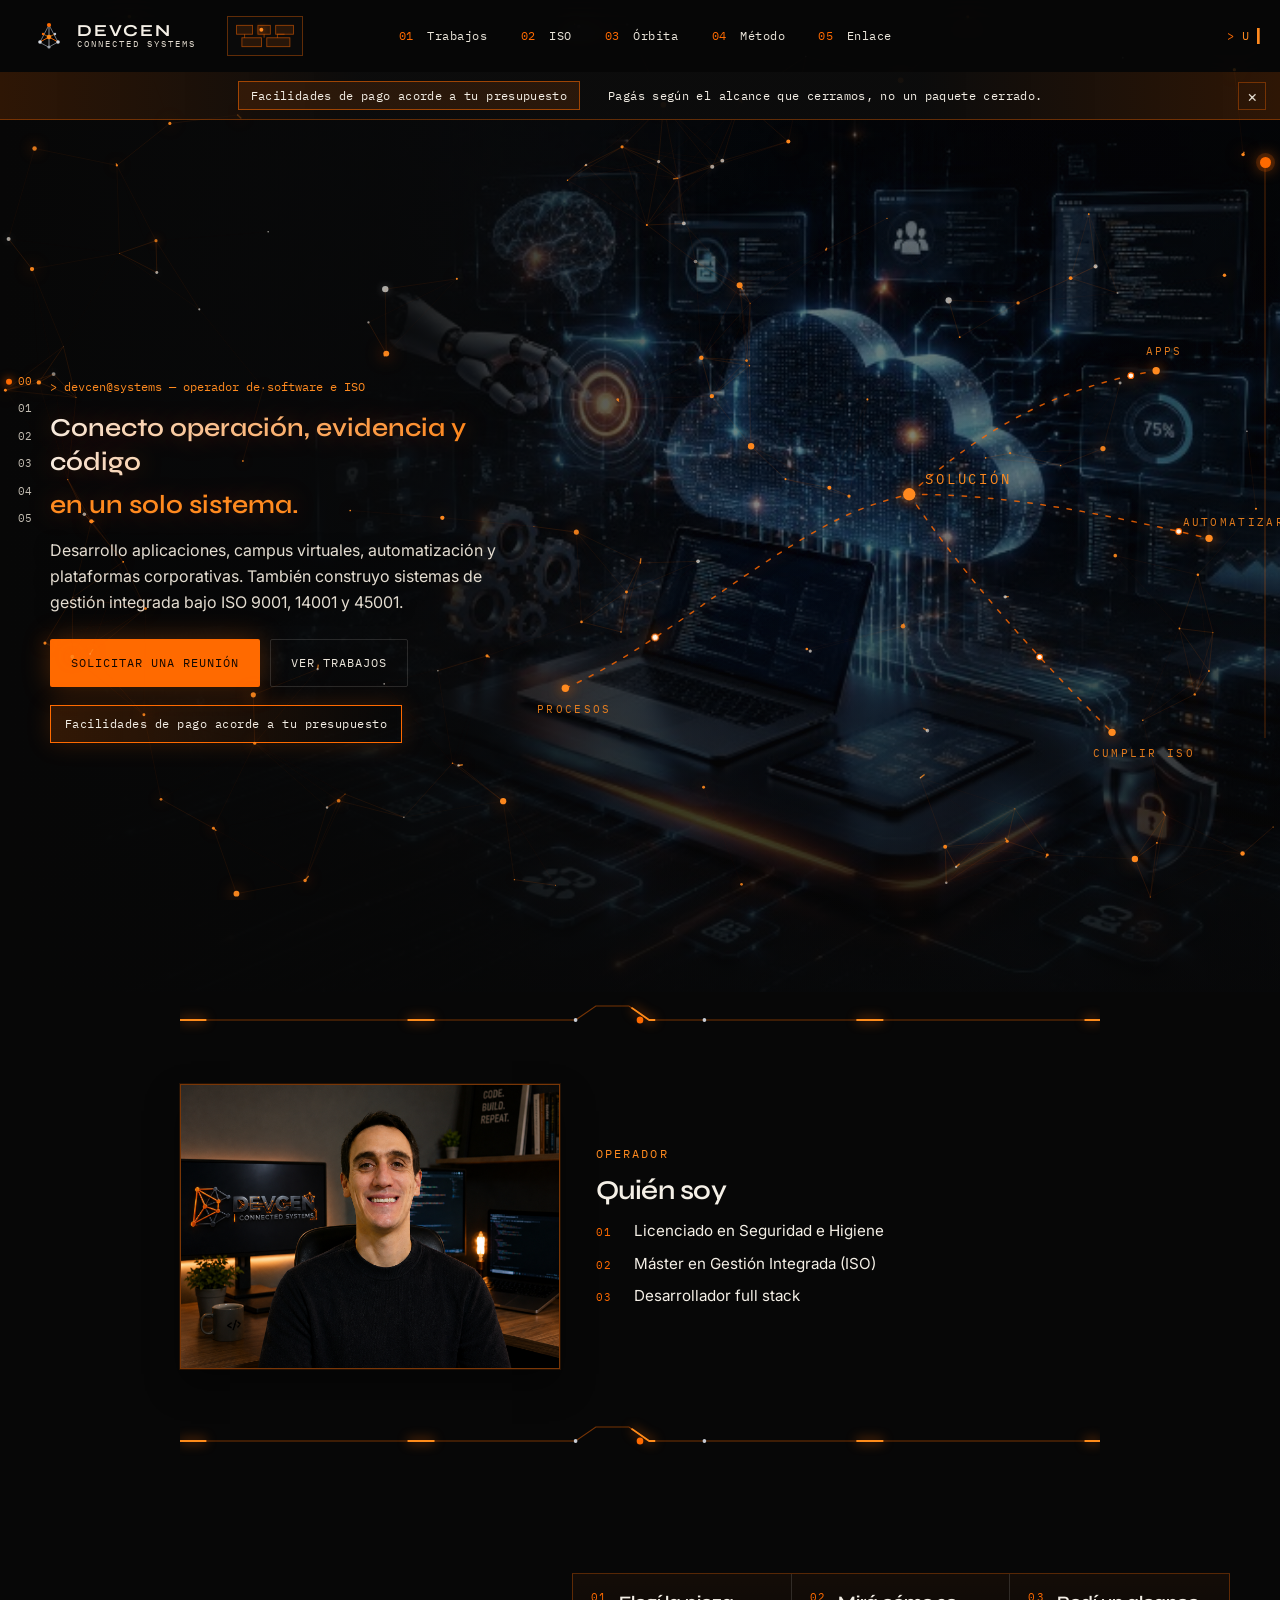
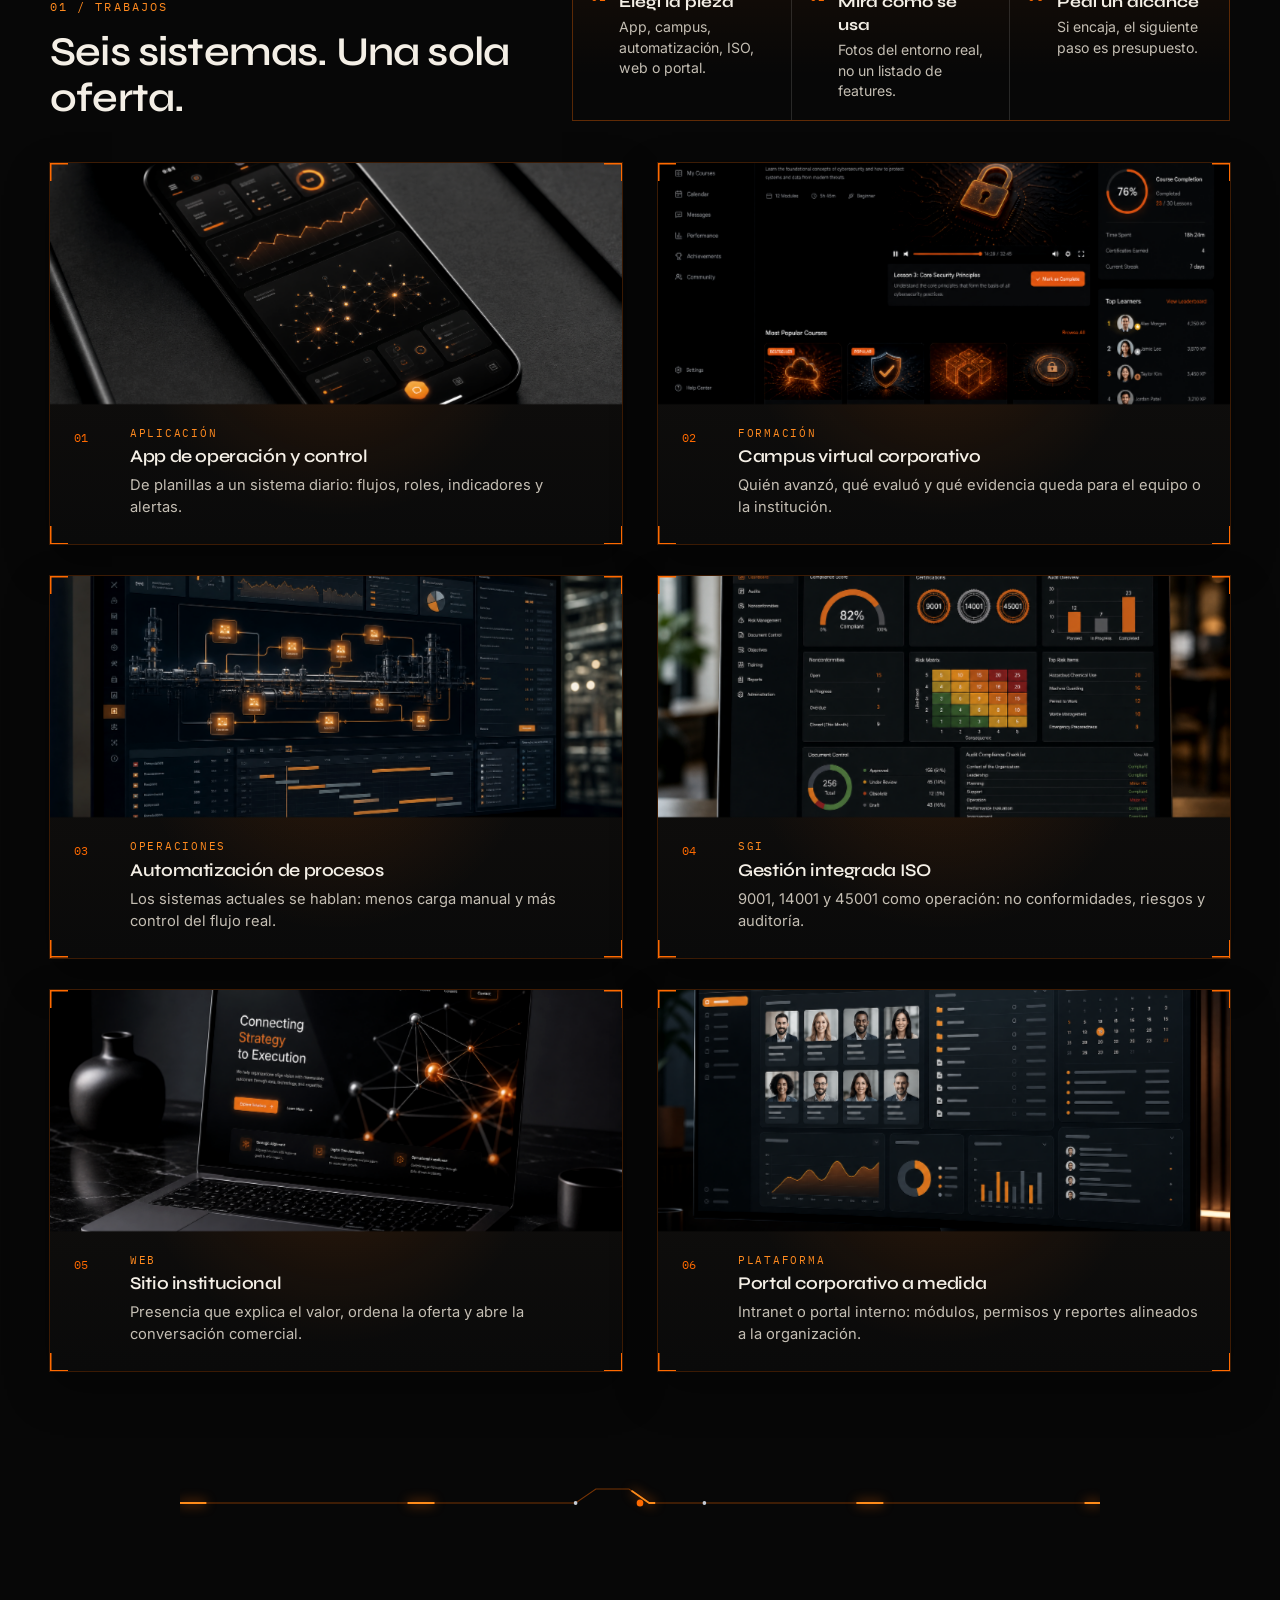
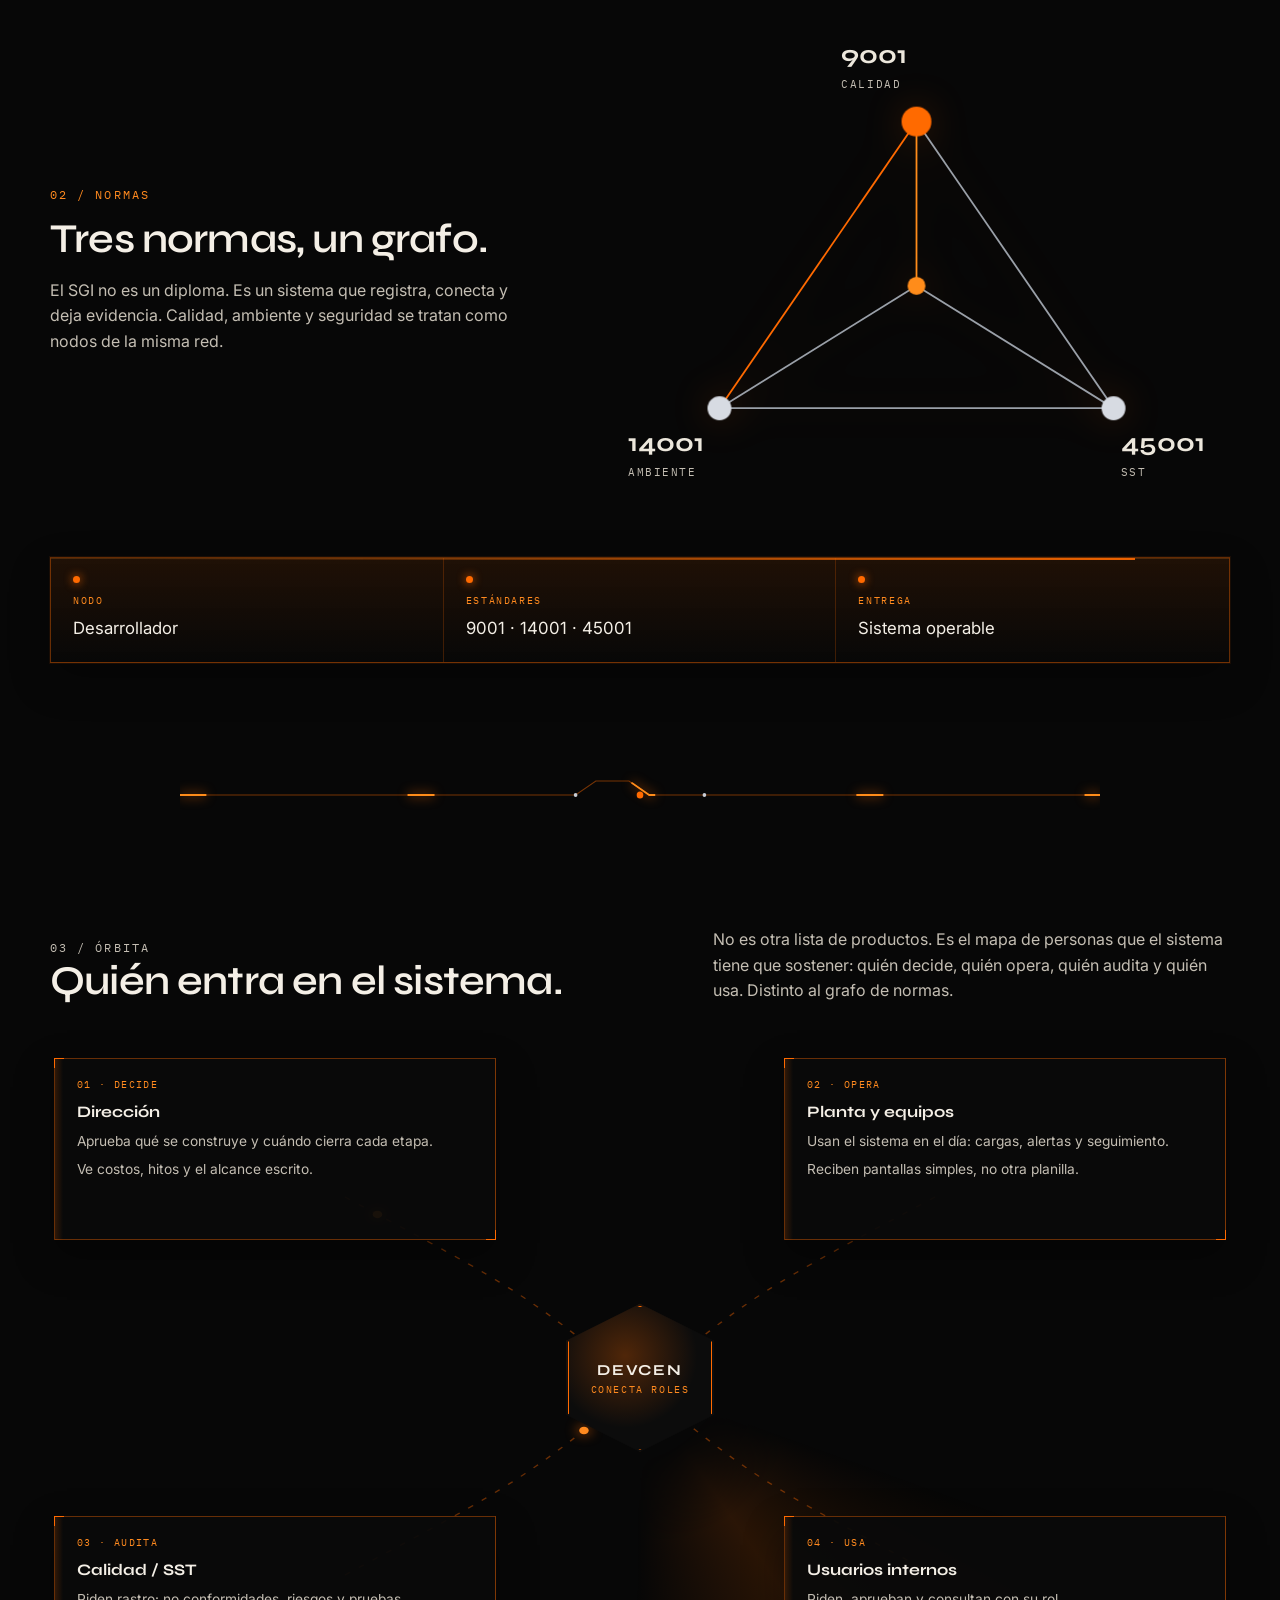
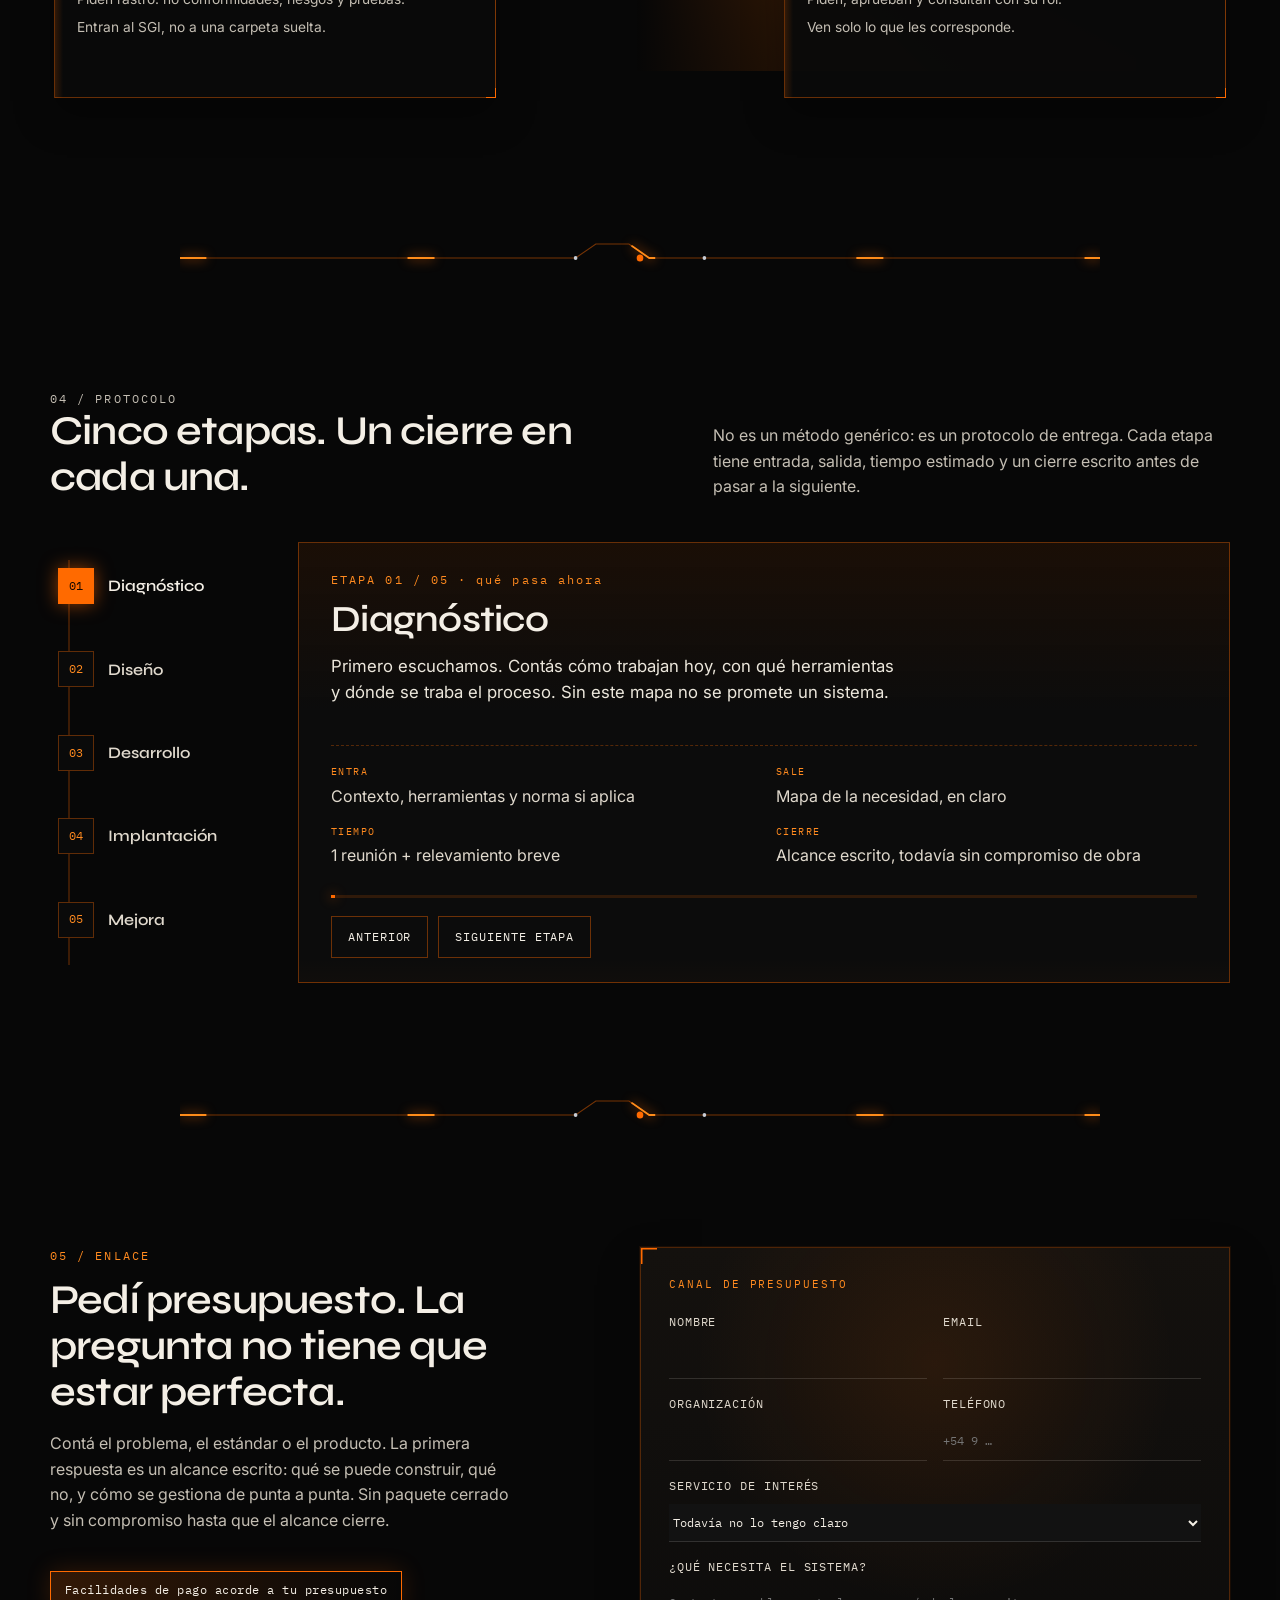
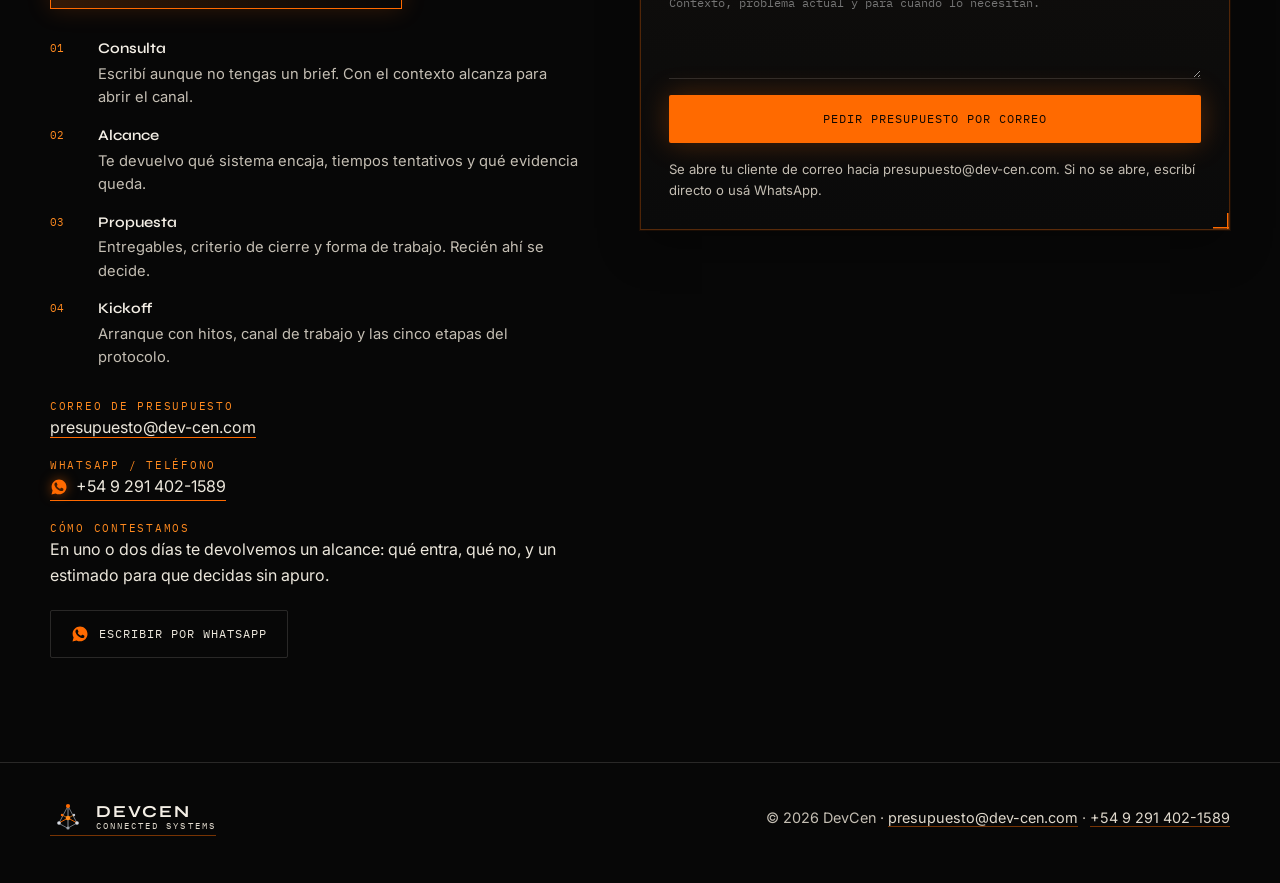
==== commit a01a9b21: "Usar el logo en la vista previa al compartir el enlace 1. Cambiar og:image y twitter:image de la fot" ====
--- a/index.html
+++ b/index.html
@@ -16,7 +16,12 @@
       property="og:description"
       content="Software a medida, automatización y sistemas de gestión integrada ISO."
     />
-    <meta property="og:image" content="https://www.dev-cen.com/assets/fotoperfil.png" />
+    <meta property="og:image" content="https://www.dev-cen.com/assets/logo.jpg" />
+    <meta property="og:image:alt" content="DevCen Connected Systems" />
+    <meta name="twitter:card" content="summary_large_image" />
+    <meta name="twitter:title" content="DevCen Connected Systems" />
+    <meta name="twitter:description" content="Software a medida, automatización y sistemas de gestión integrada ISO." />
+    <meta name="twitter:image" content="https://www.dev-cen.com/assets/logo.jpg" />
     <title>DevCen Connected Systems</title>
     <link rel="icon" type="image/svg+xml" href="assets/favicon.svg" />
     <link rel="preconnect" href="https://fonts.googleapis.com" />
--- a/css/styles.css
+++ b/css/styles.css
@@ -2584,6 +2584,10 @@
     padding: 64px 0;
   }
 
+  #spark-canvas {
+    opacity: 0.22;
+  }
+
   .section::before {
     top: 56px;
     left: 14px;
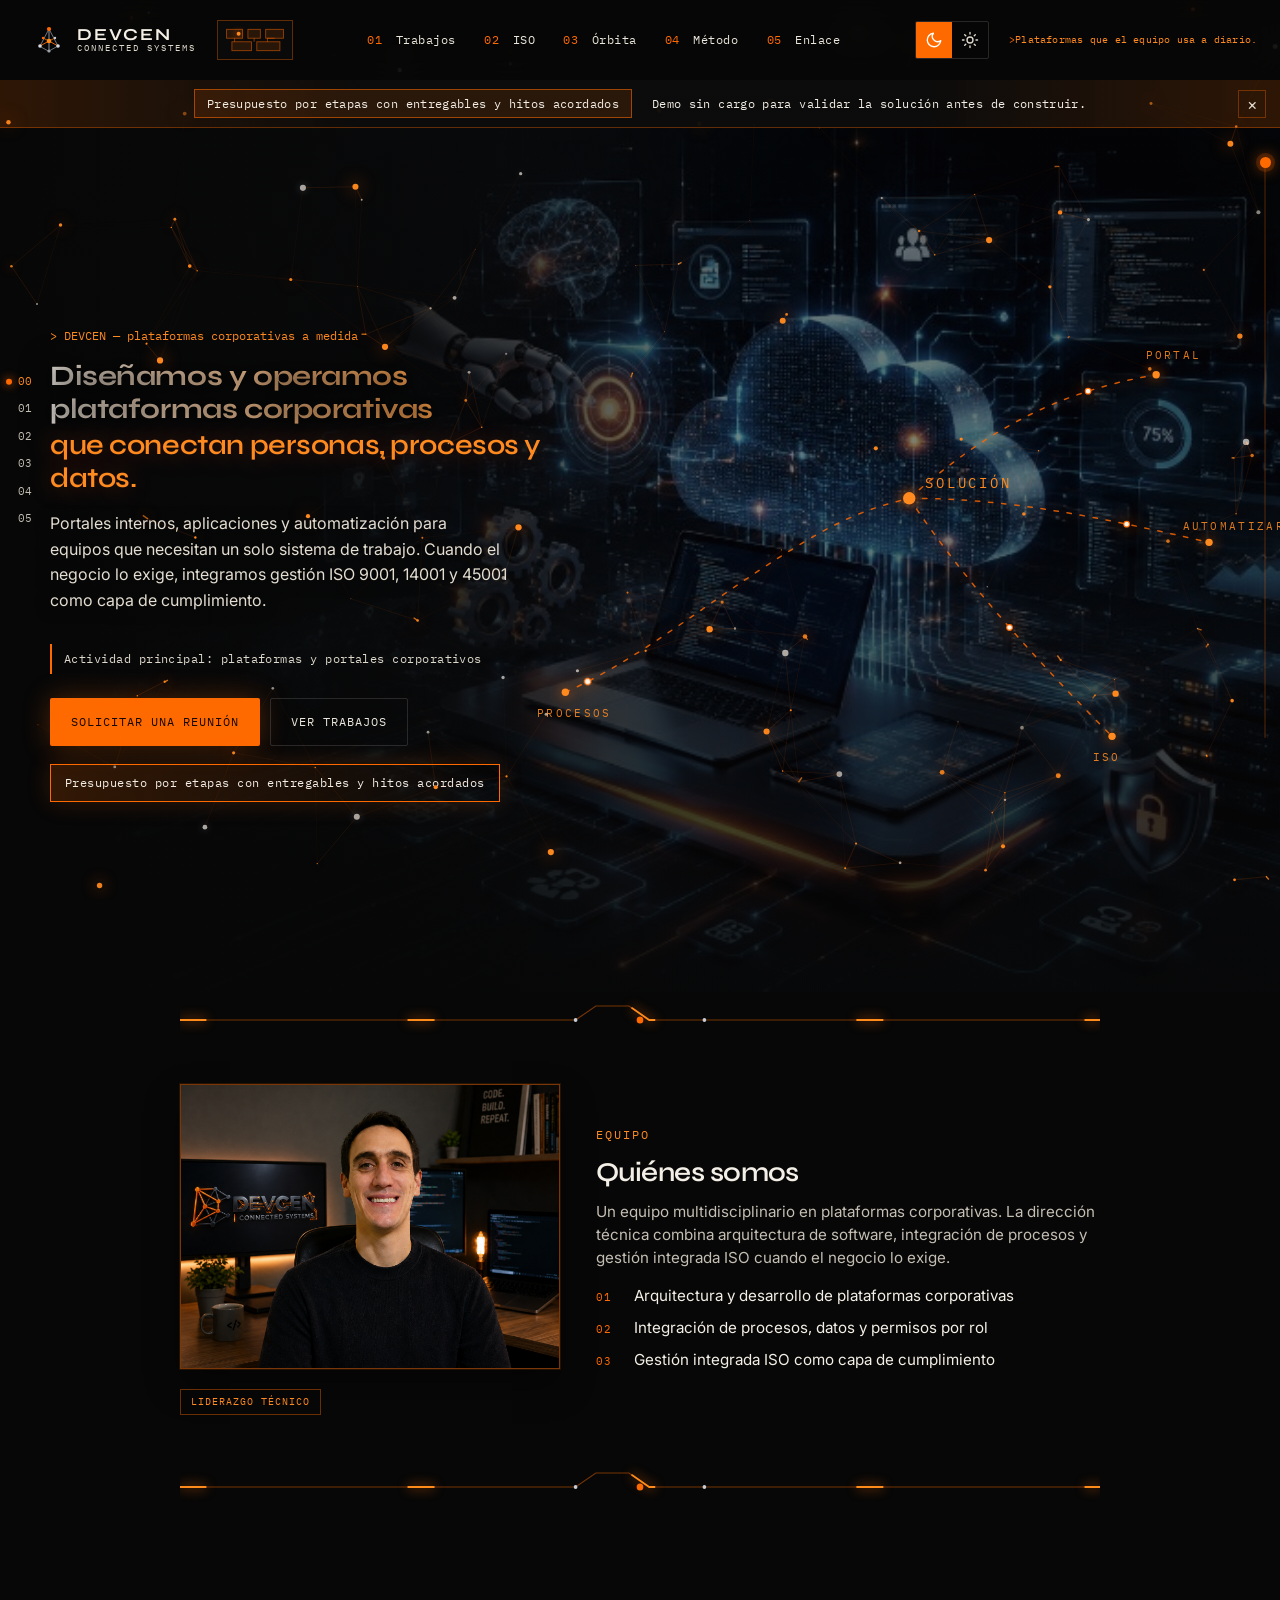
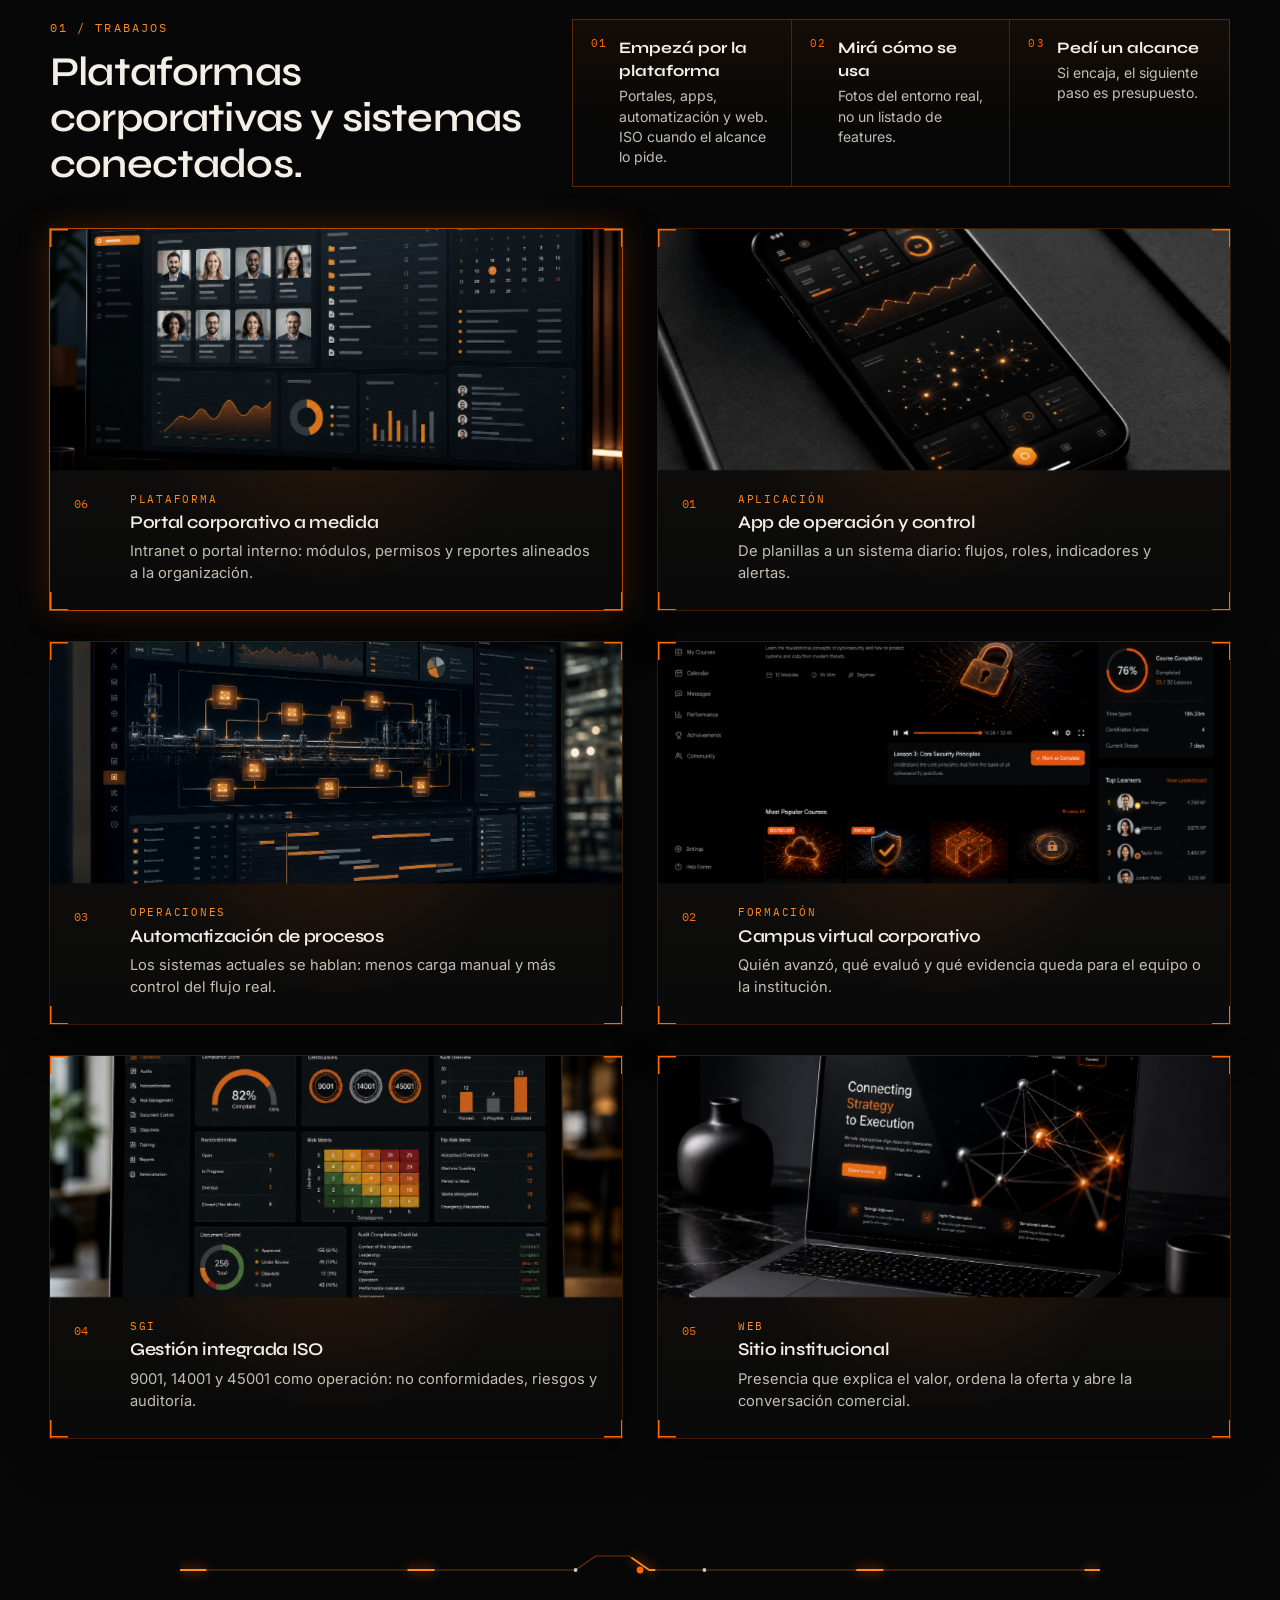
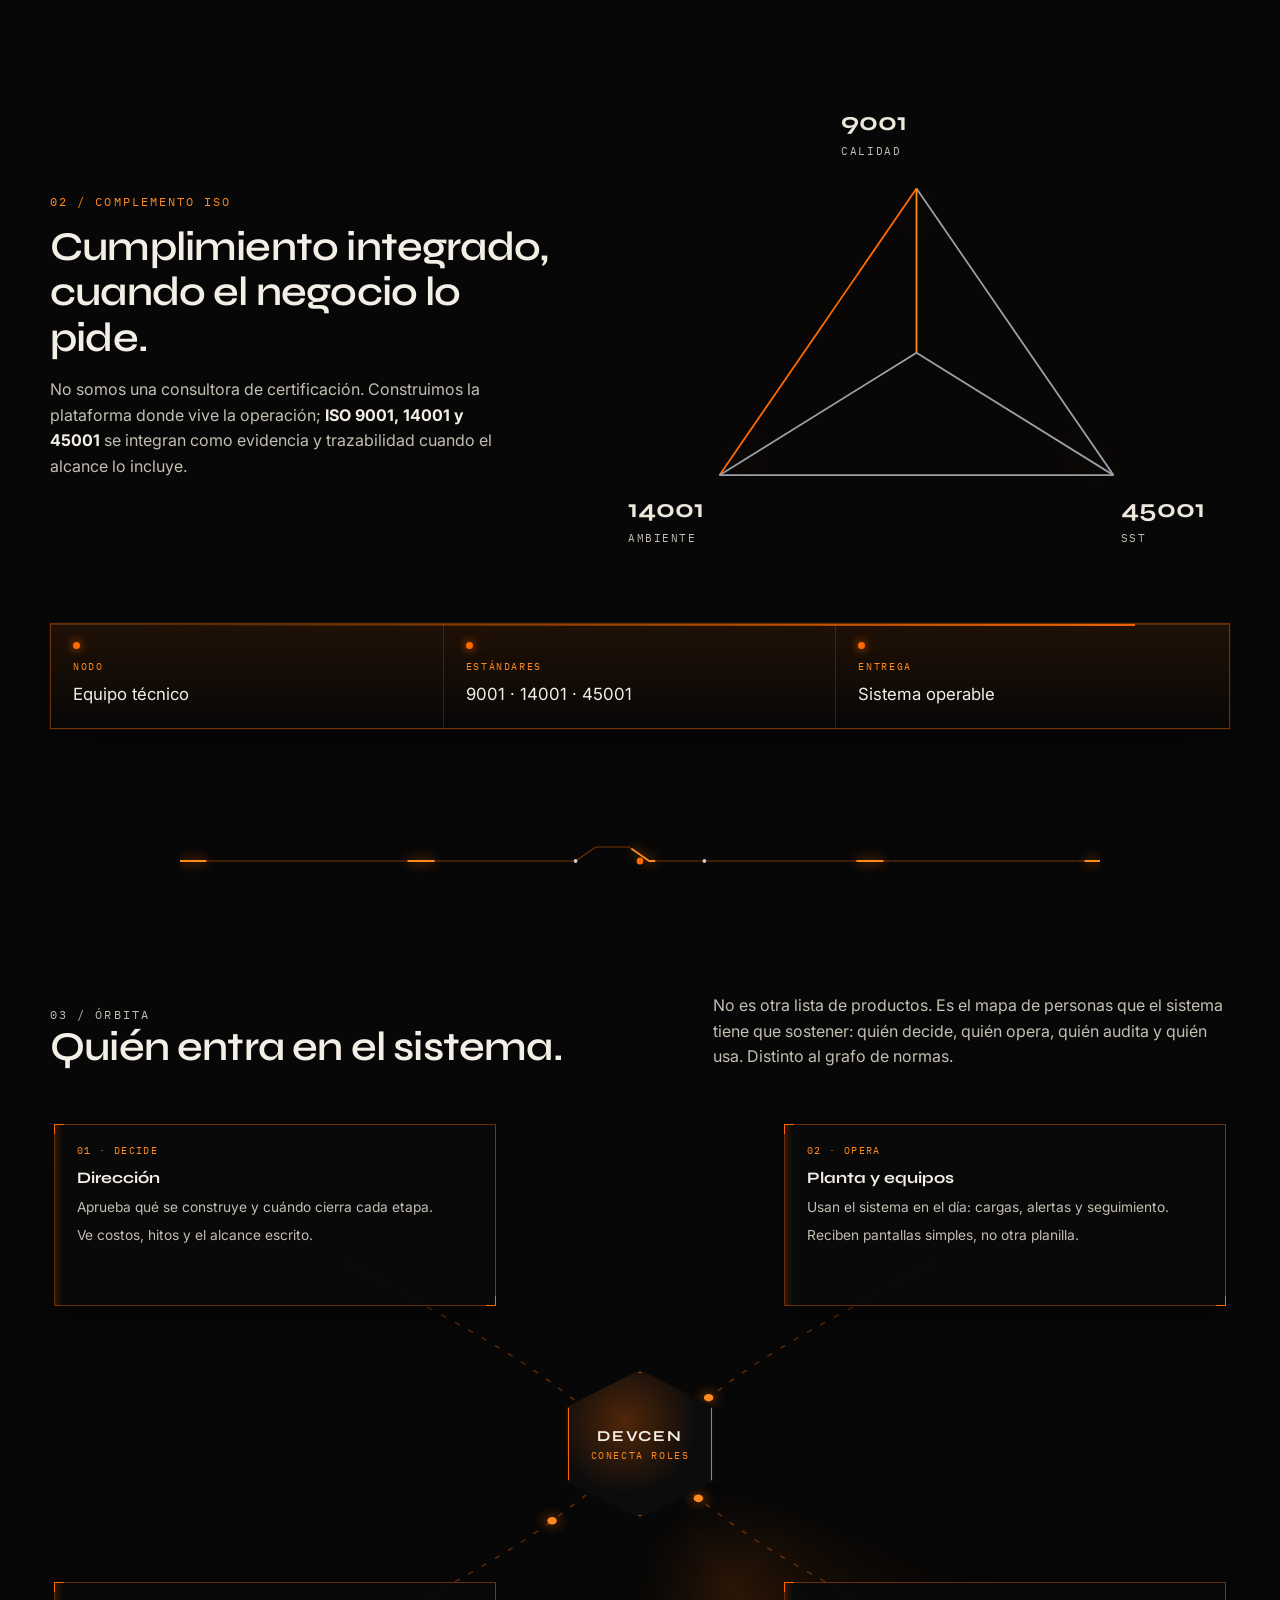
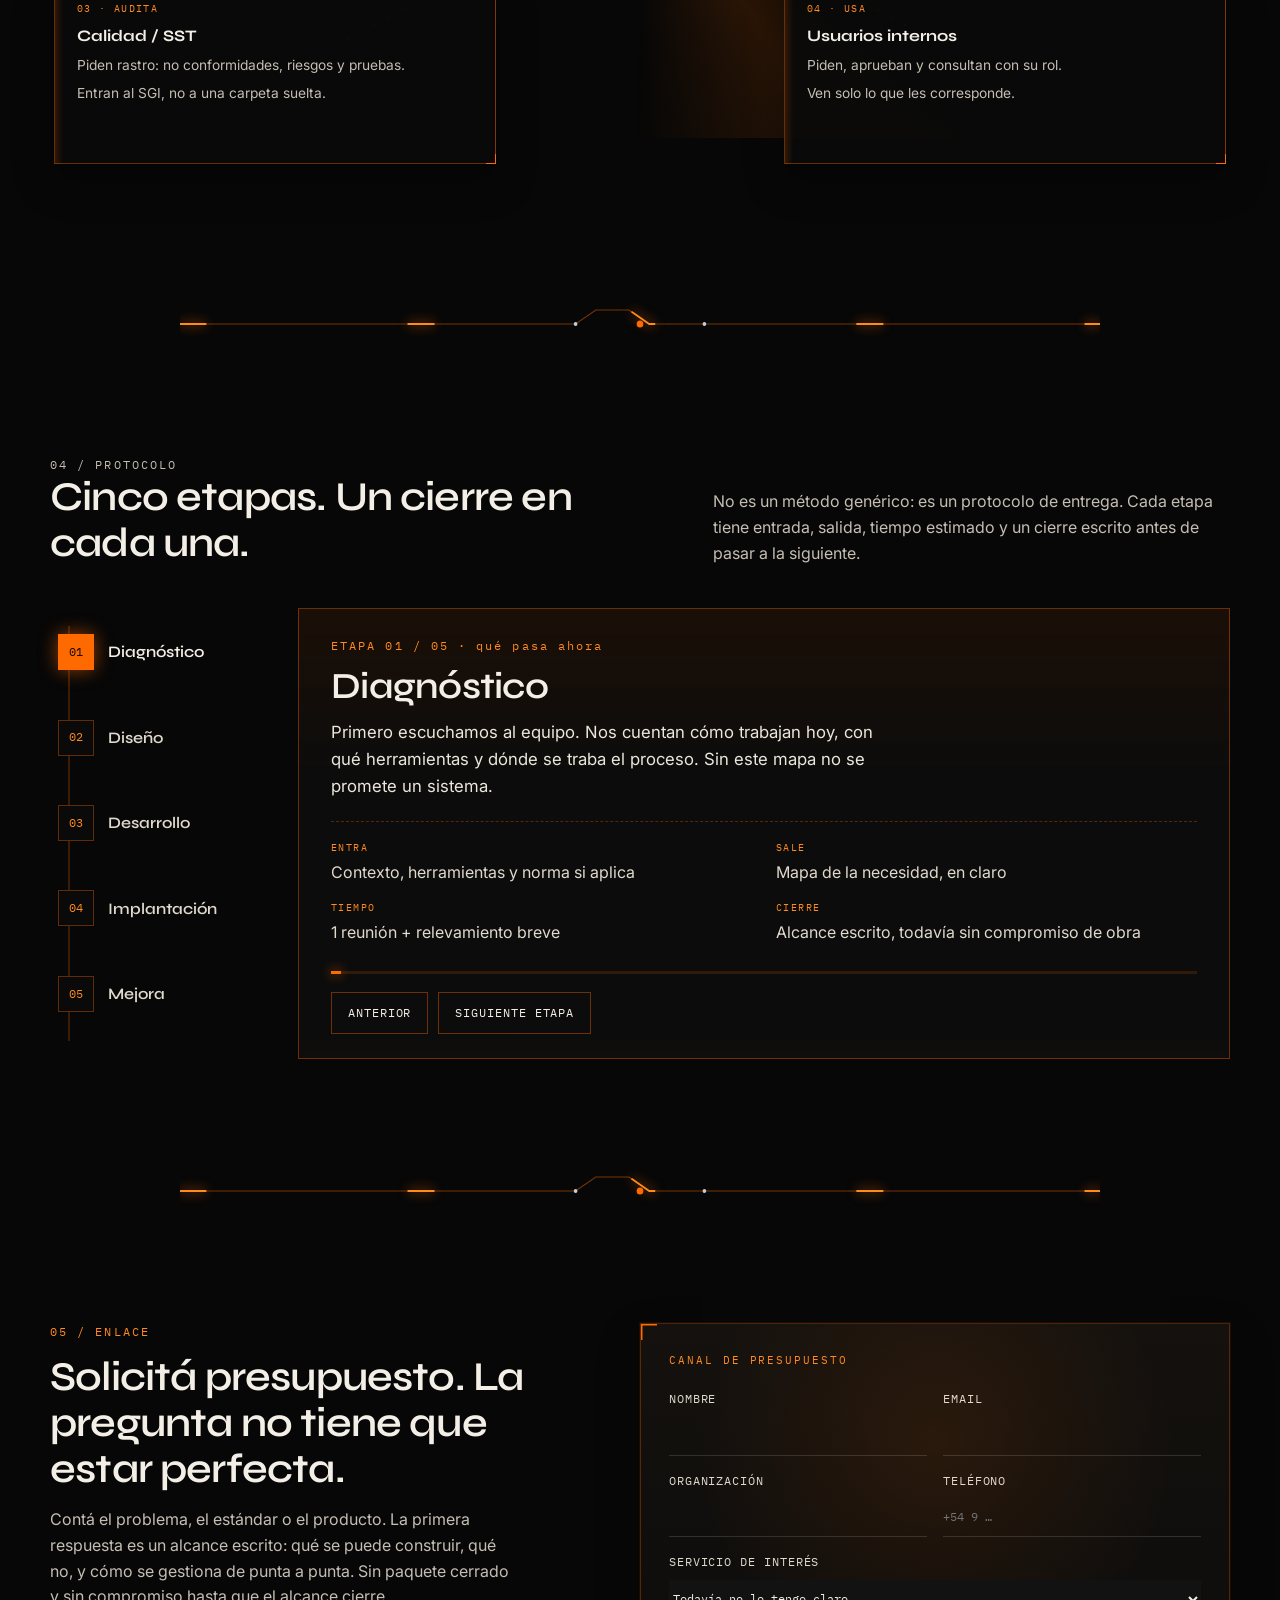
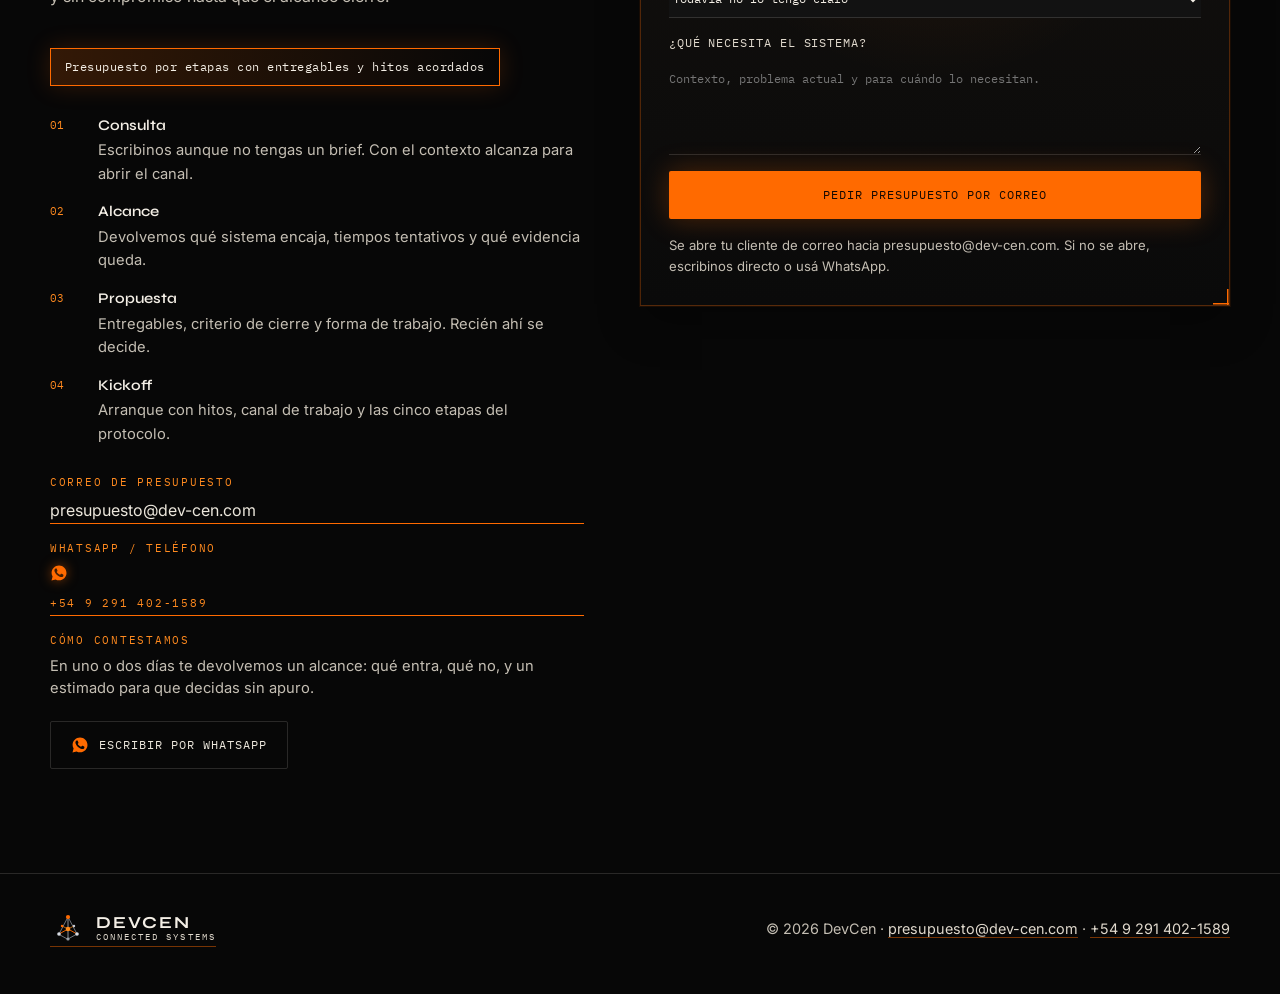
==== commit acfedd35: "Mejorar header, mobile y secciones clave del sitio en producción. Integra el selector de tema, ajust" ====
--- a/index.html
+++ b/index.html
@@ -30,7 +30,8 @@
       href="https://fonts.googleapis.com/css2?family=IBM+Plex+Mono:wght@400;500&family=Inter:wght@400;500;600&family=Syne:wght@600;700;800&display=swap"
       rel="stylesheet"
     />
-    <link rel="stylesheet" href="css/styles.css" />
+    <link rel="stylesheet" href="css/styles.css?v=3" />
+    <script src="js/theme.js"></script>
   </head>
   <body>
     <div class="scroll-spine" aria-hidden="true">
@@ -51,8 +52,8 @@
     <header class="site-header" id="header">
       <div class="header-inner">
         <a class="brand" href="#inicio">
-          <img src="assets/mark.svg" alt="" width="36" height="36" />
-          <span>
+          <img class="brand-mark" src="assets/mark.svg" alt="" width="36" height="36" />
+          <span class="brand-text">
             <strong>DEVCEN</strong>
             <small>CONNECTED SYSTEMS</small>
           </span>
@@ -73,18 +74,6 @@
             </circle>
           </svg>
         </div>
-        <button
-          class="nav-toggle"
-          id="nav-toggle"
-          type="button"
-          aria-expanded="false"
-          aria-controls="site-nav"
-        >
-          <span></span>
-          <span></span>
-          <span></span>
-          <span class="sr-only">Abrir menú</span>
-        </button>
         <nav class="site-nav" id="site-nav" aria-label="Principal">
           <a href="#proyectos"><i>01</i> Trabajos</a>
           <a href="#iso"><i>02</i> ISO</a>
@@ -92,15 +81,57 @@
           <a href="#metodo"><i>04</i> Método</a>
           <a href="#contacto"><i>05</i> Enlace</a>
         </nav>
+        <div class="theme-switch theme-switch-desktop" role="group" aria-label="Tema visual">
+          <button type="button" class="theme-switch-btn is-active" data-theme="dark" aria-pressed="true" aria-label="Tema oscuro" title="Tema oscuro">
+            <svg class="theme-icon" viewBox="0 0 24 24" fill="none" aria-hidden="true">
+              <path d="M21 12.79A9 9 0 1 1 11.21 3 7 7 0 0 0 21 12.79z" stroke="currentColor" stroke-width="1.8" stroke-linecap="round" stroke-linejoin="round" />
+            </svg>
+          </button>
+          <button type="button" class="theme-switch-btn" data-theme="light" aria-pressed="false" aria-label="Tema claro" title="Tema claro">
+            <svg class="theme-icon" viewBox="0 0 24 24" fill="none" aria-hidden="true">
+              <circle cx="12" cy="12" r="4" stroke="currentColor" stroke-width="1.8" />
+              <path d="M12 2v2M12 20v2M4.93 4.93l1.41 1.41M17.66 17.66l1.41 1.41M2 12h2M20 12h2M4.93 19.07l1.41-1.41M17.66 6.34l1.41-1.41" stroke="currentColor" stroke-width="1.8" stroke-linecap="round" />
+            </svg>
+          </button>
+        </div>
         <p class="nav-ticker" aria-live="polite">
           <span id="nav-ticker"></span>
         </p>
+        <div class="header-actions">
+          <div class="theme-switch theme-switch-mobile" role="group" aria-label="Tema visual">
+            <button type="button" class="theme-switch-btn is-active" data-theme="dark" aria-pressed="true" aria-label="Tema oscuro" title="Tema oscuro">
+              <svg class="theme-icon" viewBox="0 0 24 24" fill="none" aria-hidden="true">
+                <path d="M21 12.79A9 9 0 1 1 11.21 3 7 7 0 0 0 21 12.79z" stroke="currentColor" stroke-width="1.8" stroke-linecap="round" stroke-linejoin="round" />
+              </svg>
+            </button>
+            <button type="button" class="theme-switch-btn" data-theme="light" aria-pressed="false" aria-label="Tema claro" title="Tema claro">
+              <svg class="theme-icon" viewBox="0 0 24 24" fill="none" aria-hidden="true">
+                <circle cx="12" cy="12" r="4" stroke="currentColor" stroke-width="1.8" />
+                <path d="M12 2v2M12 20v2M4.93 4.93l1.41 1.41M17.66 17.66l1.41 1.41M2 12h2M20 12h2M4.93 19.07l1.41-1.41M17.66 6.34l1.41-1.41" stroke="currentColor" stroke-width="1.8" stroke-linecap="round" />
+              </svg>
+            </button>
+          </div>
+          <button
+            class="nav-toggle"
+            id="nav-toggle"
+            type="button"
+            aria-expanded="false"
+            aria-controls="site-nav"
+          >
+            <span></span>
+            <span></span>
+            <span></span>
+            <span class="sr-only">Abrir menú</span>
+          </button>
+        </div>
       </div>
     </header>
 
     <aside class="sticky-banner" id="sticky-banner">
-      <p class="pay-motto">Facilidades de pago acorde a tu presupuesto</p>
-      <p id="sticky-copy">Pagás según el alcance que cerramos, no un paquete cerrado.</p>
+      <div class="sticky-banner-inner">
+        <p class="pay-motto">Presupuesto por etapas con entregables y hitos acordados</p>
+        <p id="sticky-copy">Demo sin cargo para validar la solución antes de construir.</p>
+      </div>
       <button type="button" class="sticky-close" id="sticky-close" aria-label="Cerrar aviso">×</button>
     </aside>
 
@@ -153,60 +184,69 @@
               </circle>
               <text class="syn-tag" x="58" y="498">PROCESOS</text>
               <text class="syn-tag syn-tag-hub" x="498" y="238">SOLUCIÓN</text>
-              <text class="syn-tag" x="748" y="92">APPS</text>
+              <text class="syn-tag" x="748" y="92">PORTAL</text>
               <text class="syn-tag" x="790" y="286">AUTOMATIZAR</text>
-              <text class="syn-tag" x="688" y="548">CUMPLIR ISO</text>
+              <text class="syn-tag" x="688" y="548">ISO</text>
             </svg>
           </div>
         </div>
 
         <div class="container hero-stage hero-stage-solo">
           <div class="hero-copy">
-            <p class="console-line" data-type="devcen@systems — operador de software e ISO"></p>
+            <p class="console-line" data-type="DEVCEN — plataformas corporativas a medida"></p>
             <h1 class="hero-axis">
-              <span class="axis-line">Conecto operación, evidencia y código</span>
-              <span class="axis-sub">en un solo sistema.</span>
+              <span class="axis-line">Diseñamos y operamos plataformas corporativas</span>
+              <span class="axis-sub">que conectan personas, procesos y datos.</span>
             </h1>
             <p class="lead">
-              Desarrollo aplicaciones, campus virtuales, automatización y
-              plataformas corporativas. También construyo sistemas de gestión
-              integrada bajo ISO 9001, 14001 y 45001.
+              Portales internos, aplicaciones y automatización para equipos que
+              necesitan un solo sistema de trabajo. Cuando el negocio lo exige,
+              integramos gestión ISO 9001, 14001 y 45001 como capa de cumplimiento.
             </p>
+            <p class="hero-focus">Actividad principal: plataformas y portales corporativos</p>
             <div class="hero-actions">
               <a class="btn btn-primary" href="#contacto">Solicitar una reunión</a>
               <a class="btn btn-ghost" href="#proyectos">Ver trabajos</a>
             </div>
-            <p class="pay-ribbon">Facilidades de pago acorde a tu presupuesto</p>
+            <p class="pay-ribbon">Presupuesto por etapas con entregables y hitos acordados</p>
           </div>
         </div>
       </section>
 
       <div class="circuit-break" aria-hidden="true"></div>
 
-      <section class="section who-section" id="quien">
+      <section class="section who-section team-section" id="quien">
         <div class="container who-strip">
-          <img
-            class="who-photo"
-            src="assets/fotoperfil.png"
-            alt="Operador de DevCen en el puesto de trabajo, con el sistema en pantalla."
-            width="1448"
-            height="1086"
-          />
+          <figure class="who-lead">
+            <img
+              class="who-photo"
+              src="assets/fotoperfil.png"
+              alt="Líder técnico de DevCen en el puesto de trabajo, con el sistema en pantalla."
+              width="1448"
+              height="1086"
+            />
+            <figcaption class="team-pill">Liderazgo técnico</figcaption>
+          </figure>
           <div>
-            <p class="eyebrow">Operador</p>
-            <h2>Quién soy</h2>
+            <p class="eyebrow">Equipo</p>
+            <h2>Quiénes somos</h2>
+            <p class="who-lead-copy">
+              Un equipo multidisciplinario en plataformas corporativas. La dirección
+              técnica combina arquitectura de software, integración de procesos y
+              gestión integrada ISO cuando el negocio lo exige.
+            </p>
             <ul class="who-creds">
               <li>
                 <span>01</span>
-                Licenciado en Seguridad e Higiene
+                Arquitectura y desarrollo de plataformas corporativas
               </li>
               <li>
                 <span>02</span>
-                Máster en Gestión Integrada (ISO)
+                Integración de procesos, datos y permisos por rol
               </li>
               <li>
                 <span>03</span>
-                Desarrollador full stack
+                Gestión integrada ISO como capa de cumplimiento
               </li>
             </ul>
           </div>
@@ -219,14 +259,14 @@
         <div class="container work-intro">
           <div>
             <p class="eyebrow">01 / Trabajos</p>
-            <h2>Seis sistemas. Una sola oferta.</h2>
+            <h2>Plataformas corporativas y sistemas conectados.</h2>
           </div>
           <ol class="work-cues">
             <li>
               <span>01</span>
               <div>
-                <strong>Elegí la pieza</strong>
-                App, campus, automatización, ISO, web o portal.
+                <strong>Empezá por la plataforma</strong>
+                Portales, apps, automatización y web. ISO cuando el alcance lo pide.
               </div>
             </li>
             <li>
@@ -320,12 +360,12 @@
       <section class="section iso-section" id="iso">
         <div class="container iso-layout">
           <div>
-            <p class="eyebrow">02 / Normas</p>
-            <h2>Tres normas, un grafo.</h2>
+            <p class="eyebrow">02 / Complemento ISO</p>
+            <h2>Cumplimiento integrado, cuando el negocio lo pide.</h2>
             <p class="lead">
-              El SGI no es un diploma. Es un sistema que registra, conecta y
-              deja evidencia. Calidad, ambiente y seguridad se tratan como
-              nodos de la misma red.
+              No somos una consultora de certificación. Construimos la plataforma
+              donde vive la operación; <strong>ISO 9001, 14001 y 45001</strong> se
+              integran como evidencia y trazabilidad cuando el alcance lo incluye.
             </p>
           </div>
           <div class="iso-graph">
@@ -360,7 +400,7 @@
             <div data-anchor="nodo">
               <i></i>
               <dt>Nodo</dt>
-              <dd>Desarrollador</dd>
+              <dd>Equipo técnico</dd>
             </div>
             <div data-anchor="iso">
               <i></i>
@@ -479,27 +519,27 @@
         <div class="container contact-layout">
           <div>
             <p class="eyebrow">05 / Enlace</p>
-            <h2>Pedí presupuesto. La pregunta no tiene que estar perfecta.</h2>
+            <h2>Solicitá presupuesto. La pregunta no tiene que estar perfecta.</h2>
             <p class="lead">
               Contá el problema, el estándar o el producto. La primera respuesta
               es un alcance escrito: qué se puede construir, qué no, y cómo se
               gestiona de punta a punta. Sin paquete cerrado y sin compromiso
               hasta que el alcance cierre.
             </p>
-            <p class="pay-callout">Facilidades de pago acorde a tu presupuesto</p>
+            <p class="pay-callout">Presupuesto por etapas con entregables y hitos acordados</p>
             <ol class="enlace-flow">
               <li>
                 <span>01</span>
                 <div>
                   <strong>Consulta</strong>
-                  Escribí aunque no tengas un brief. Con el contexto alcanza para abrir el canal.
+                  Escribinos aunque no tengas un brief. Con el contexto alcanza para abrir el canal.
                 </div>
               </li>
               <li>
                 <span>02</span>
                 <div>
                   <strong>Alcance</strong>
-                  Te devuelvo qué sistema encaja, tiempos tentativos y qué evidencia queda.
+                  Devolvemos qué sistema encaja, tiempos tentativos y qué evidencia queda.
                 </div>
               </li>
               <li>
@@ -518,22 +558,22 @@
               </li>
             </ol>
             <ul class="contact-facts">
-              <li>
-                <span>Correo de presupuesto</span>
-                <a href="mailto:presupuesto@dev-cen.com">presupuesto@dev-cen.com</a>
-              </li>
-              <li>
-                <span>WhatsApp / teléfono</span>
-                <a class="wa-line" href="https://wa.me/5492914021589">
+              <li class="contact-fact contact-fact-email">
+                <span class="contact-fact-label">Correo de presupuesto</span>
+                <a class="contact-fact-value" href="mailto:presupuesto@dev-cen.com">presupuesto@dev-cen.com</a>
+              </li>
+              <li class="contact-fact contact-fact-phone">
+                <span class="contact-fact-label">WhatsApp / teléfono</span>
+                <a class="contact-fact-value wa-line" href="https://wa.me/5492914021589">
                   <svg class="wa-mark" viewBox="0 0 24 24" aria-hidden="true">
                     <path d="M12.04 2c-5.46 0-9.91 4.4-9.91 9.82 0 1.73.46 3.43 1.33 4.93L2 22l5.42-1.42a10.1 10.1 0 0 0 4.62 1.12h.04c5.46 0 9.91-4.4 9.91-9.82C21.99 6.4 17.5 2 12.04 2zm5.89 13.94c-.25.7-1.45 1.28-2.01 1.36-.51.07-1.16.13-1.87-.12-.43-.15-1-.32-1.73-.63-3.05-1.32-5.04-4.4-5.19-4.6-.15-.2-1.23-1.64-1.23-3.13 0-1.49.78-2.22 1.06-2.52.27-.3.6-.37.8-.37.2 0 .39 0 .56.01.18.01.42-.07.66.5.25.58.85 2.07.92 2.22.07.15.12.32.02.52-.1.2-.15.32-.3.5-.15.17-.31.39-.44.52-.15.15-.3.31-.13.6.17.3.76 1.25 1.63 2.03 1.12 1 2.07 1.32 2.36 1.47.3.15.46.13.64-.08.17-.2.75-.87.95-1.17.2-.3.4-.25.66-.15.27.1 1.71.8 2 .95.3.15.5.22.57.34.07.13.07.73-.18 1.43z"/>
                   </svg>
-                  +54 9 291 402-1589
+                  <span class="wa-number">+54 9 291 402-1589</span>
                 </a>
               </li>
-              <li>
-                <span>Cómo contestamos</span>
-                En uno o dos días te devolvemos un alcance: qué entra, qué no, y un estimado para que decidas sin apuro.
+              <li class="contact-fact contact-fact-reply">
+                <span class="contact-fact-label">Cómo contestamos</span>
+                <p class="contact-fact-copy">En uno o dos días te devolvemos un alcance: qué entra, qué no, y un estimado para que decidas sin apuro.</p>
               </li>
             </ul>
             <a
@@ -581,7 +621,7 @@
               <textarea name="mensaje" rows="4" required placeholder="Contexto, problema actual y para cuándo lo necesitan."></textarea>
             </label>
             <button class="btn btn-primary full" type="submit">Pedir presupuesto por correo</button>
-            <p class="form-hint">Se abre tu cliente de correo hacia presupuesto@dev-cen.com. Si no se abre, escribí directo o usá WhatsApp.</p>
+            <p class="form-hint">Se abre tu cliente de correo hacia presupuesto@dev-cen.com. Si no se abre, escribinos directo o usá WhatsApp.</p>
             <p class="form-note" id="form-note" hidden></p>
           </form>
         </div>
@@ -591,8 +631,8 @@
     <footer class="site-footer">
       <div class="container footer-inner">
         <a class="brand" href="#inicio">
-          <img src="assets/mark.svg" alt="" width="32" height="32" />
-          <span>
+          <img class="brand-mark" src="assets/mark.svg" alt="" width="32" height="32" />
+          <span class="brand-text">
             <strong>DEVCEN</strong>
             <small>CONNECTED SYSTEMS</small>
           </span>
--- a/css/styles.css
+++ b/css/styles.css
@@ -10,7 +10,8 @@
   --mono: "IBM Plex Mono", ui-monospace, monospace;
   --display: "Syne", "Inter", sans-serif;
   --sans: "Inter", system-ui, sans-serif;
-  --header-h: 72px;
+  --header-h: 80px;
+  --header-surface: rgba(7, 7, 7, 0.72);
   --banner-h: 48px;
 }
 
@@ -182,19 +183,17 @@
   max-width: 28rem;
 }
 
-h1 span,
-.axis-sub {
-  display: block;
-  margin-top: 0.35em;
-  color: var(--orange-hot);
-  font-size: 0.92em;
-  font-weight: 600;
-  letter-spacing: 0;
-  text-shadow: 0 0 24px rgba(255, 106, 0, 0.35);
+.hero-axis {
+  max-width: min(36rem, 100%);
+  line-height: 1.18;
 }
 
 .hero-axis .axis-line {
   display: block;
+  margin: 0;
+  font-size: inherit;
+  font-weight: 700;
+  letter-spacing: inherit;
   background: linear-gradient(90deg, #f7f2ea 0%, #ff8a1f 42%, #f7f2ea 84%);
   background-size: 220% 100%;
   -webkit-background-clip: text;
@@ -204,6 +203,15 @@
 }
 
 .hero-axis .axis-sub {
+  display: block;
+  margin: 0.08em 0 0;
+  padding: 0;
+  font-size: inherit;
+  font-weight: 600;
+  letter-spacing: inherit;
+  line-height: inherit;
+  color: var(--orange-hot);
+  text-shadow: 0 0 24px rgba(255, 106, 0, 0.35);
   animation: axis-rise 0.9s 0.2s ease both;
 }
 
@@ -294,15 +302,102 @@
 .site-header .brand {
   grid-column: 1;
   grid-row: 1;
-}
-
-.brand img {
+  align-self: center;
+  max-height: calc(var(--header-h) - 16px);
+}
+
+.brand-mark {
   width: 36px;
   height: 36px;
   transform-origin: center;
   animation: mark-live 5.5s ease-in-out infinite;
 }
 
+.brand-logo-img {
+  display: none;
+  width: auto;
+  height: auto;
+  animation: none;
+}
+
+.brand-text,
+.brand span {
+  display: grid;
+  line-height: 1.05;
+}
+
+.header-tools {
+  display: none;
+}
+
+.header-actions {
+  display: none;
+  align-items: center;
+  gap: 8px;
+  grid-column: 2;
+  grid-row: 1;
+  justify-self: end;
+}
+
+.theme-switch-mobile {
+  display: none;
+}
+
+.theme-switch-desktop {
+  display: inline-flex;
+  grid-column: 4;
+  grid-row: 1;
+  justify-self: end;
+  align-self: center;
+}
+
+.theme-switch {
+  display: inline-flex;
+  flex-shrink: 0;
+  border: 1px solid var(--line);
+  overflow: hidden;
+  border-radius: 2px;
+}
+
+.theme-switch-btn {
+  display: grid;
+  place-items: center;
+  width: 36px;
+  height: 36px;
+  min-height: 36px;
+  padding: 0;
+  border: 0;
+  background: transparent;
+  color: var(--silver);
+  cursor: pointer;
+}
+
+.theme-icon {
+  width: 18px;
+  height: 18px;
+  display: block;
+}
+
+.theme-switch-btn.is-active {
+  background: var(--orange);
+  color: #fff;
+}
+
+.theme-switch-btn:hover:not(.is-active) {
+  color: var(--orange-hot);
+  background: rgba(255, 106, 0, 0.08);
+}
+
+.sticky-banner-inner {
+  display: flex;
+  align-items: center;
+  justify-content: center;
+  flex-wrap: wrap;
+  gap: 10px 20px;
+  min-width: 0;
+  max-width: min(1040px, 100%);
+}
+
 @keyframes mark-live {
   0%, 100% {
     transform: rotate(0deg) scale(1);
@@ -318,11 +413,7 @@
   }
 }
 
-.brand span {
-  display: grid;
-  line-height: 1.05;
-}
-
+.brand-text strong,
 .brand strong {
   font-family: var(--display);
   font-size: 1.05rem;
@@ -331,6 +422,7 @@
   font-weight: 700;
 }
 
+.brand-text small,
 .brand small {
   font-family: var(--mono);
   font-size: 0.58rem;
@@ -343,7 +435,7 @@
   top: 0;
   z-index: 46;
   height: var(--header-h);
-  background: rgba(7, 7, 7, 0.72);
+  background: var(--header-surface);
   backdrop-filter: blur(16px);
   border-bottom: 1px solid transparent;
 }
@@ -357,9 +449,9 @@
   height: 100%;
   width: 100%;
   display: grid;
-  grid-template-columns: auto auto 1fr;
+  grid-template-columns: auto auto minmax(0, 1fr) auto minmax(13rem, max-content);
   align-items: center;
-  gap: clamp(16px, 2.4vw, 40px);
+  gap: clamp(12px, 1.6vw, 28px);
   padding-inline: clamp(18px, 2.4vw, 36px) 16px;
 }
 
@@ -406,21 +498,35 @@
 
 .nav-ticker {
   margin: 0;
-  min-width: 0;
-  grid-column: 3;
+  flex-shrink: 0;
+  grid-column: 5;
   grid-row: 1;
   justify-self: end;
-  width: 100%;
-  max-width: 46ch;
+  align-self: center;
+  display: inline-flex;
+  align-items: center;
+  flex-wrap: nowrap;
   overflow: visible;
   padding: 0;
   font-family: var(--mono);
-  font-size: 0.72rem;
-  line-height: 1.35;
-  letter-spacing: 0.03em;
+  font-size: 0.65rem;
+  line-height: 1.2;
+  letter-spacing: 0.02em;
   color: var(--orange-hot);
-  white-space: normal;
+  white-space: nowrap;
   text-align: right;
+  position: relative;
+  z-index: 2;
+}
+
+.nav-ticker #nav-ticker {
+  display: inline;
+  white-space: nowrap;
+  transition: opacity 0.45s ease;
+}
+
+.nav-ticker #nav-ticker.is-fading {
+  opacity: 0;
 }
 
 .nav-ticker::before {
@@ -434,8 +540,7 @@
 }
 
 .sticky-banner {
-  position: sticky;
-  top: var(--header-h);
+  position: relative;
   z-index: 39;
   display: flex;
   align-items: center;
@@ -491,14 +596,17 @@
 .site-nav {
   display: flex;
   align-items: center;
-  gap: clamp(22px, 2.6vw, 42px);
+  justify-content: center;
+  gap: clamp(18px, 2.2vw, 36px);
   font-family: var(--mono);
   font-size: 0.78rem;
   letter-spacing: 0.04em;
-  padding-inline: 8px 12px;
-  grid-column: 1 / -1;
+  padding-inline: 8px;
+  grid-column: 3;
   grid-row: 1;
   justify-self: center;
+  min-width: 0;
+  max-width: 100%;
   z-index: 1;
 }
 
@@ -1214,6 +1322,47 @@
   gap: 8px;
 }
 
+.who-lead {
+  margin: 0;
+  display: grid;
+  gap: 10px;
+}
+
+.who-lead .team-pill {
+  justify-self: start;
+}
+
+.who-lead-copy {
+  margin: 0 0 14px;
+  font-size: 0.95rem;
+  line-height: 1.5;
+  color: var(--muted);
+  max-width: 52ch;
+}
+
+.team-pill {
+  display: inline-block;
+  margin-top: 10px;
+  padding: 4px 10px;
+  border: 1px solid rgba(255, 106, 0, 0.4);
+  font-family: var(--mono);
+  font-size: 0.62rem;
+  letter-spacing: 0.1em;
+  text-transform: uppercase;
+  color: var(--orange-hot);
+}
+
+.hero-focus {
+  display: inline-block;
+  margin: 14px 0 0;
+  padding: 6px 12px;
+  border-left: 2px solid var(--orange);
+  font-family: var(--mono);
+  font-size: 0.72rem;
+  letter-spacing: 0.04em;
+  color: var(--silver);
+}
+
 .who-creds li {
   display: grid;
   grid-template-columns: 28px 1fr;
@@ -1584,6 +1733,10 @@
   align-items: center;
 }
 
+.iso-section .lead strong {
+  color: var(--heading);
+}
+
 .iso-graph {
   position: relative;
   min-height: 320px;
@@ -1662,6 +1815,26 @@
   grid-template-columns: 1fr 1fr;
   gap: 32px 36px;
   perspective: 1400px;
+}
+
+.work-tile[data-project="plataforma"] {
+  order: -3;
+  box-shadow:
+    0 0 0 1px rgba(255, 106, 0, 0.65),
+    0 0 32px rgba(255, 106, 0, 0.22),
+    0 22px 48px rgba(0, 0, 0, 0.42);
+}
+
+.work-tile[data-project="app"] {
+  order: -2;
+}
+
+.work-tile[data-project="auto"] {
+  order: -1;
+}
+
+.work-tile[data-project="iso"] {
+  opacity: 0.92;
 }
 
 .work-tile {
@@ -2289,6 +2462,12 @@
   display: inline-flex;
   align-items: center;
   gap: 8px;
+  width: auto;
+  max-width: 100%;
+}
+
+.wa-line .wa-number {
+  display: inline-block;
 }
 
 .wa-line .wa-mark {
@@ -2327,13 +2506,37 @@
   gap: 16px;
 }
 
+.contact-facts .contact-fact {
+  display: flex;
+  flex-direction: column;
+  align-items: flex-start;
+  gap: 6px;
+  width: 100%;
+}
+
+.contact-facts .contact-fact-label,
 .contact-facts span {
   display: block;
+  width: 100%;
   font-family: var(--mono);
   font-size: 0.68rem;
   letter-spacing: 0.16em;
   text-transform: uppercase;
   color: var(--orange-hot);
+}
+
+.contact-facts .contact-fact-value {
+  display: block;
+  width: 100%;
+  max-width: 100%;
+  word-break: break-word;
+}
+
+.contact-facts .contact-fact-copy {
+  margin: 0;
+  color: var(--muted);
+  font-size: 0.92rem;
+  line-height: 1.5;
 }
 
 .contact-facts a {
@@ -2567,6 +2770,15 @@
   .scroll-spine {
     display: none;
   }
+
+  .nav-ticker {
+    font-size: 0.62rem;
+  }
+
+  .site-nav {
+    gap: clamp(12px, 1.6vw, 22px);
+    font-size: 0.72rem;
+  }
 }
 
 @media (max-width: 960px) {
@@ -2694,7 +2906,8 @@
   }
 
   .nav-ticker,
-  .nav-code {
+  .nav-code,
+  .theme-switch-desktop {
     display: none;
   }
 
@@ -2702,6 +2915,25 @@
     grid-template-columns: 1fr auto;
     padding-inline: 14px;
     gap: 10px;
+  }
+
+  .header-actions {
+    display: flex;
+  }
+
+  .theme-switch-mobile {
+    display: inline-flex;
+  }
+
+  .theme-switch-mobile .theme-switch-btn {
+    width: 30px;
+    height: 30px;
+    min-height: 30px;
+  }
+
+  .theme-switch-mobile .theme-icon {
+    width: 14px;
+    height: 14px;
   }
 
   .brand,
@@ -2924,8 +3156,9 @@
   .proto-rail {
     display: grid;
     grid-template-columns: repeat(5, minmax(0, 1fr));
-    gap: 6px;
+    gap: 8px;
     padding: 0;
+    align-items: stretch;
   }
 
   .proto-rail::before {
@@ -2934,19 +3167,43 @@
 
   .proto-rail li {
     min-width: 0;
+    display: flex;
   }
 
   .proto-rail button {
+    flex: 1;
     grid-template-columns: 1fr;
     justify-items: center;
+    align-content: start;
     gap: 6px;
-    padding: 8px 4px;
+    min-height: 44px;
+    padding: 8px 2px;
     text-align: center;
   }
 
+  .proto-rail button span {
+    width: 32px;
+    height: 32px;
+    font-size: 0.66rem;
+  }
+
   .proto-rail button b {
-    font-size: 0.68rem;
-    line-height: 1.2;
+    display: none;
+    width: 100%;
+    max-width: 100%;
+    font-size: 0.62rem;
+    line-height: 1.15;
+    overflow: hidden;
+    text-overflow: ellipsis;
+    white-space: nowrap;
+  }
+
+  .proto-rail button.is-on b {
+    display: block;
+  }
+
+  .proto-rail button:not(.is-on) {
+    opacity: 0.72;
   }
 
   .proto-screen {
@@ -3008,6 +3265,27 @@
     min-height: 52px;
   }
 
+  .contact-facts {
+    gap: 12px;
+  }
+
+  .contact-fact-email .contact-fact-label {
+    display: none;
+  }
+
+  .contact-facts .contact-fact-value {
+    display: block;
+    width: 100%;
+  }
+
+  .contact-facts .contact-fact-phone .wa-line {
+    display: inline-flex;
+    align-items: center;
+    gap: 8px;
+    width: auto;
+    max-width: 100%;
+  }
+
   .circuit-break {
     height: 36px;
   }
@@ -3018,8 +3296,22 @@
 }
 
 @media (max-width: 700px) {
-  .brand span small {
-    display: none;
+  .site-header .brand small {
+    display: block;
+    font-size: 0.5rem;
+    letter-spacing: 0.1em;
+    line-height: 1.15;
+    white-space: nowrap;
+  }
+
+  .site-header .brand strong {
+    font-size: 0.95rem;
+    letter-spacing: 0.1em;
+  }
+
+  .site-header .brand-mark {
+    width: 30px;
+    height: 30px;
   }
 
   .who-strip {
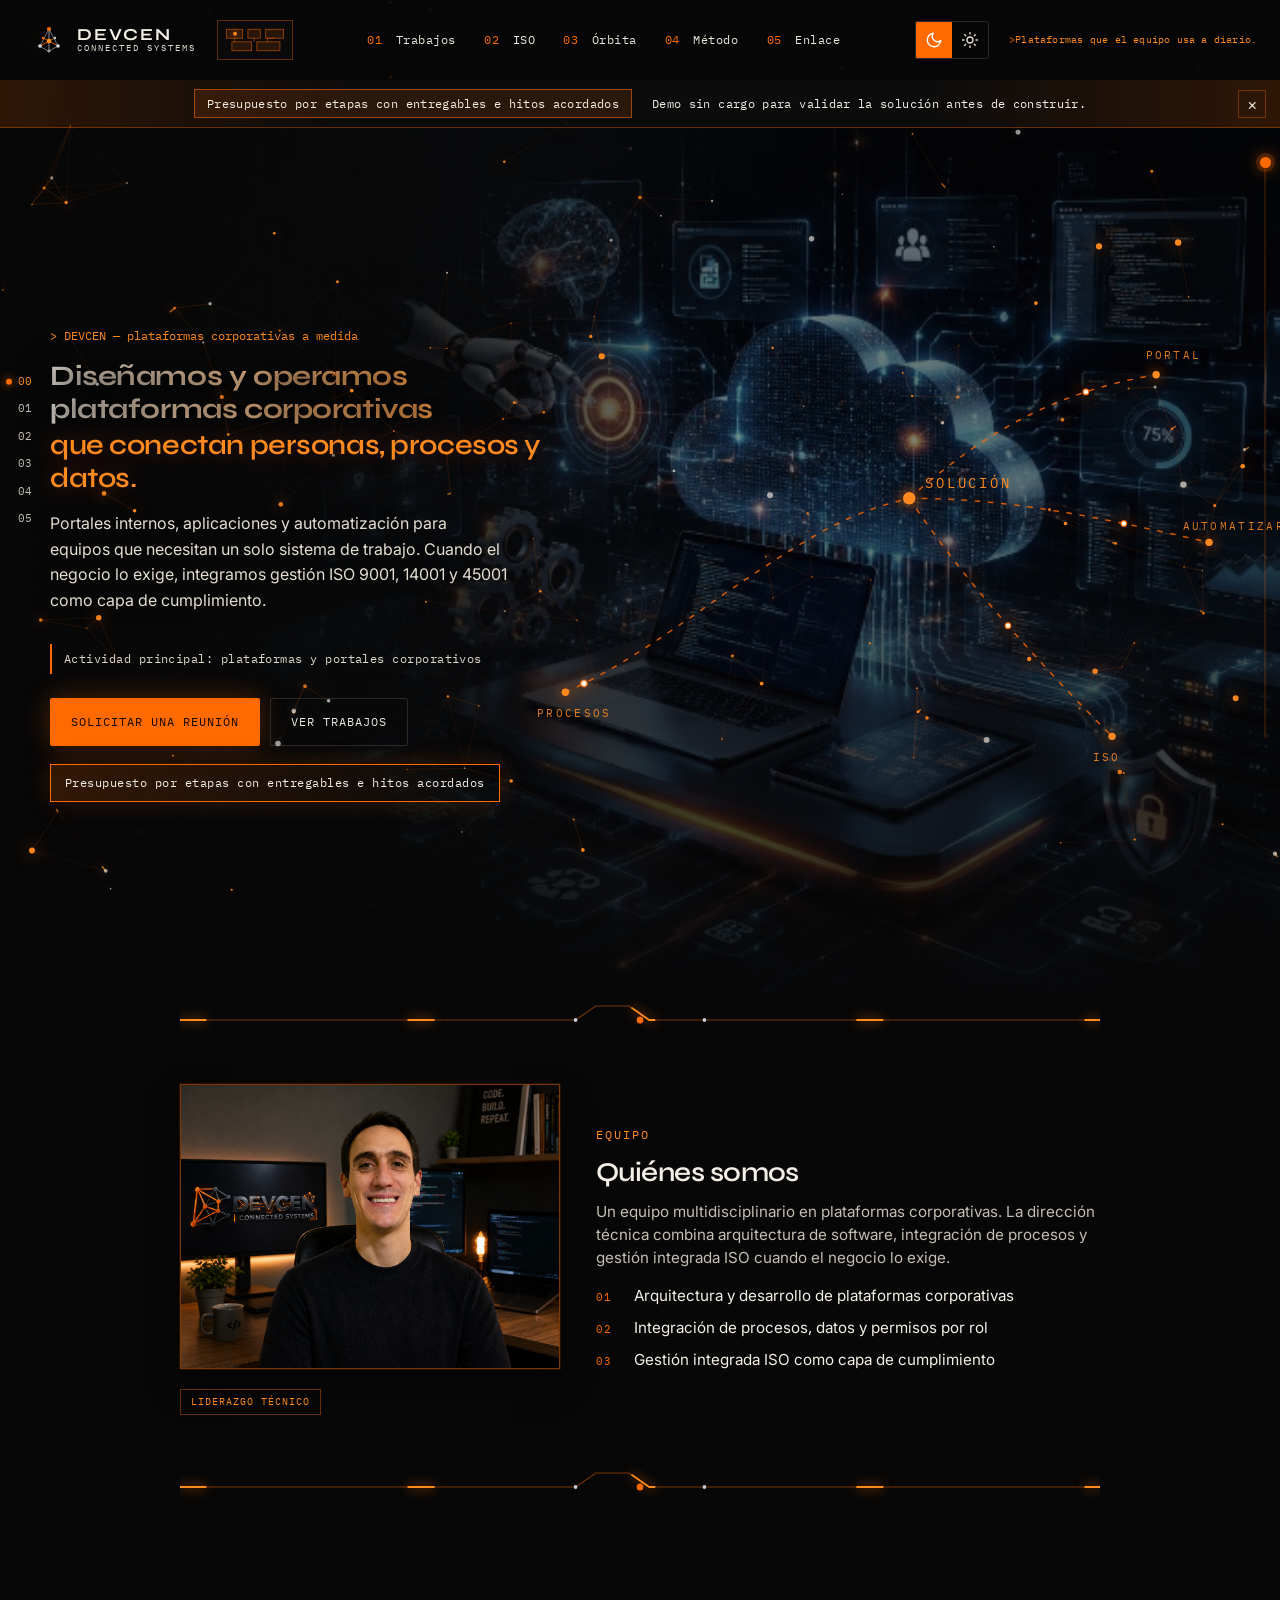
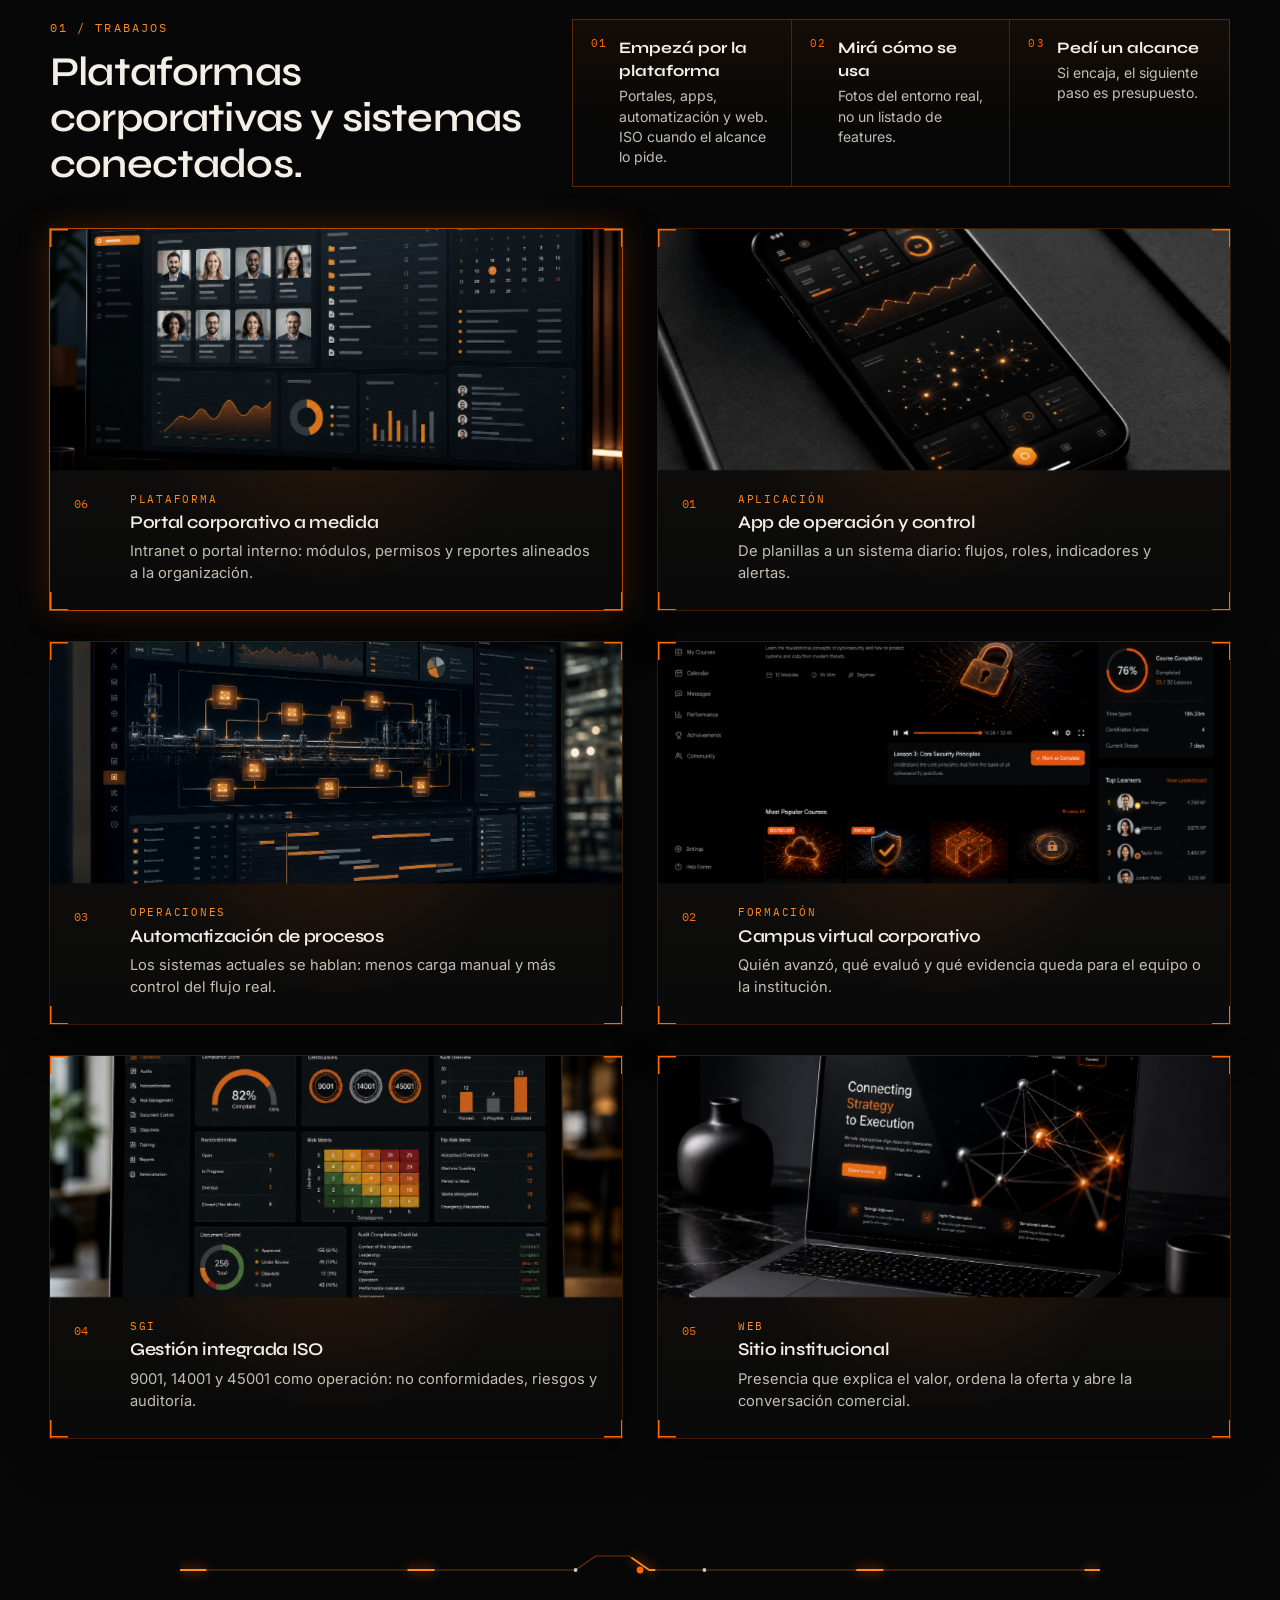
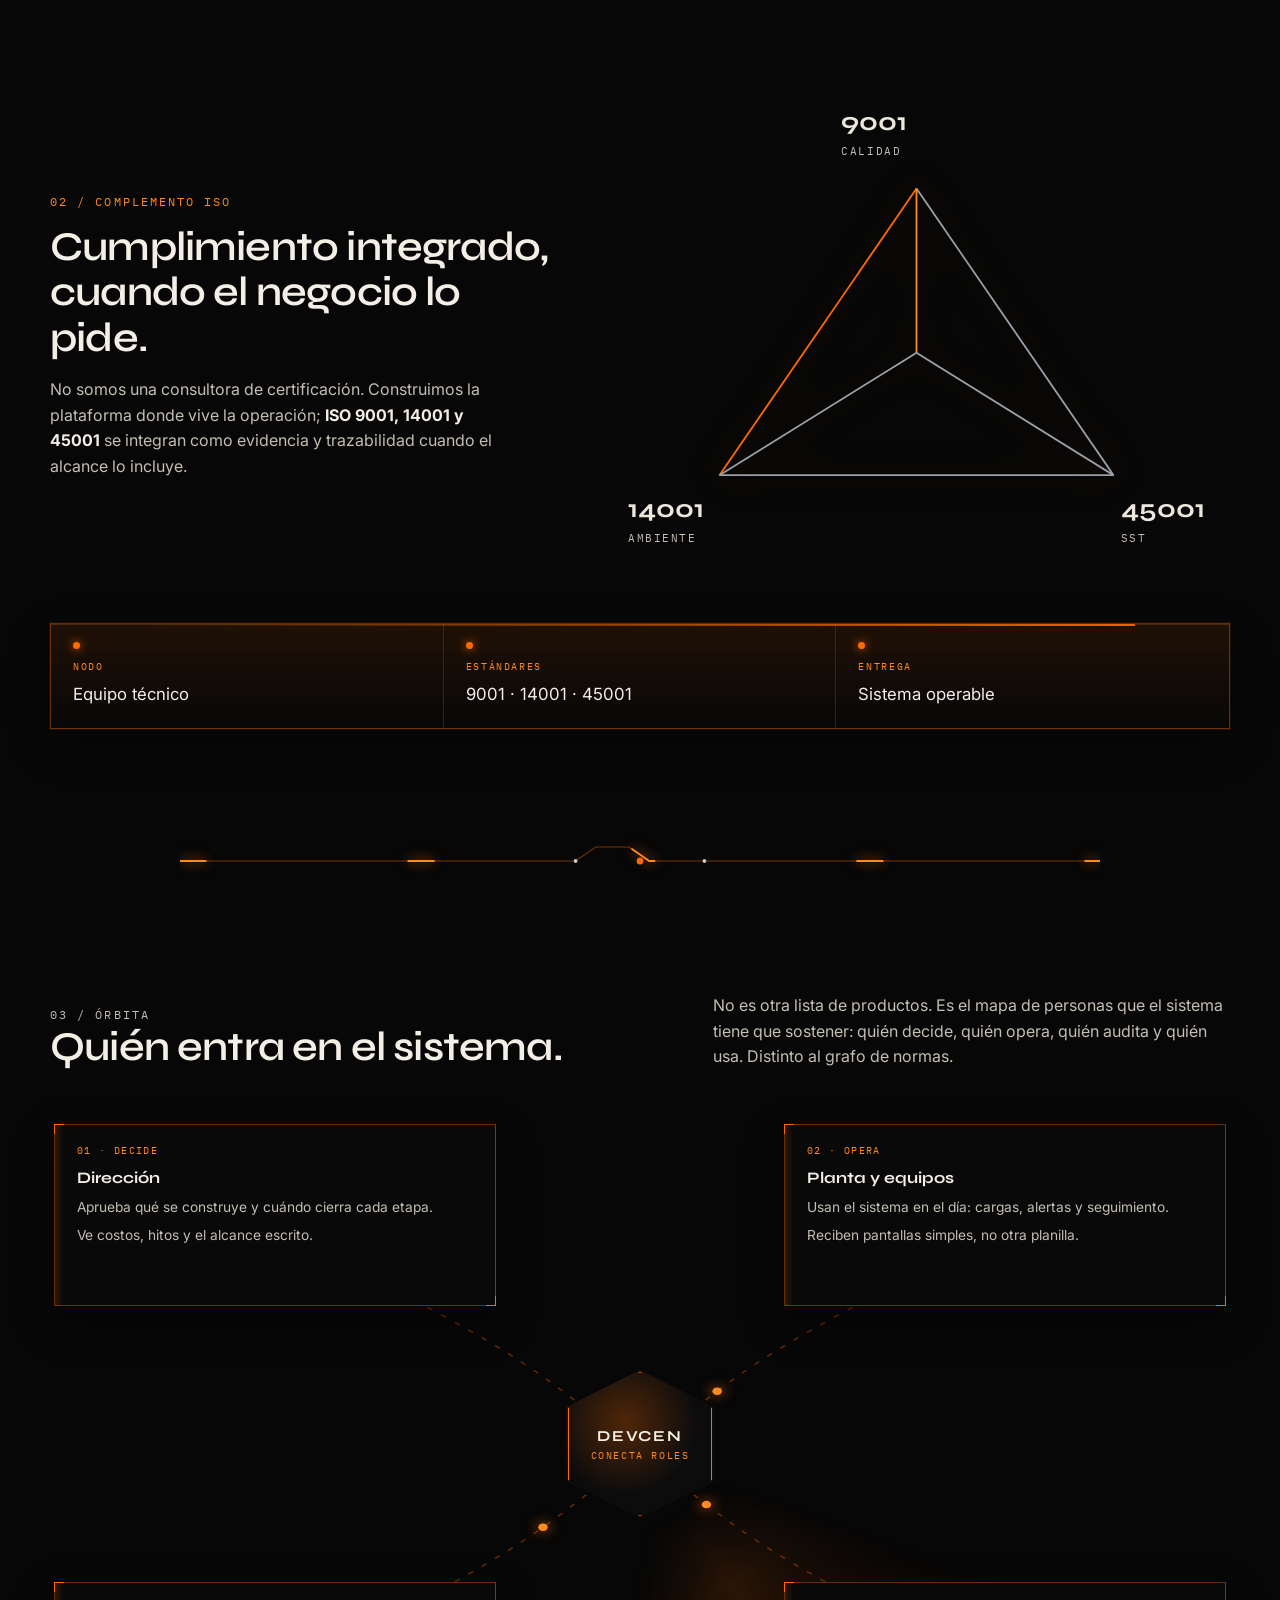
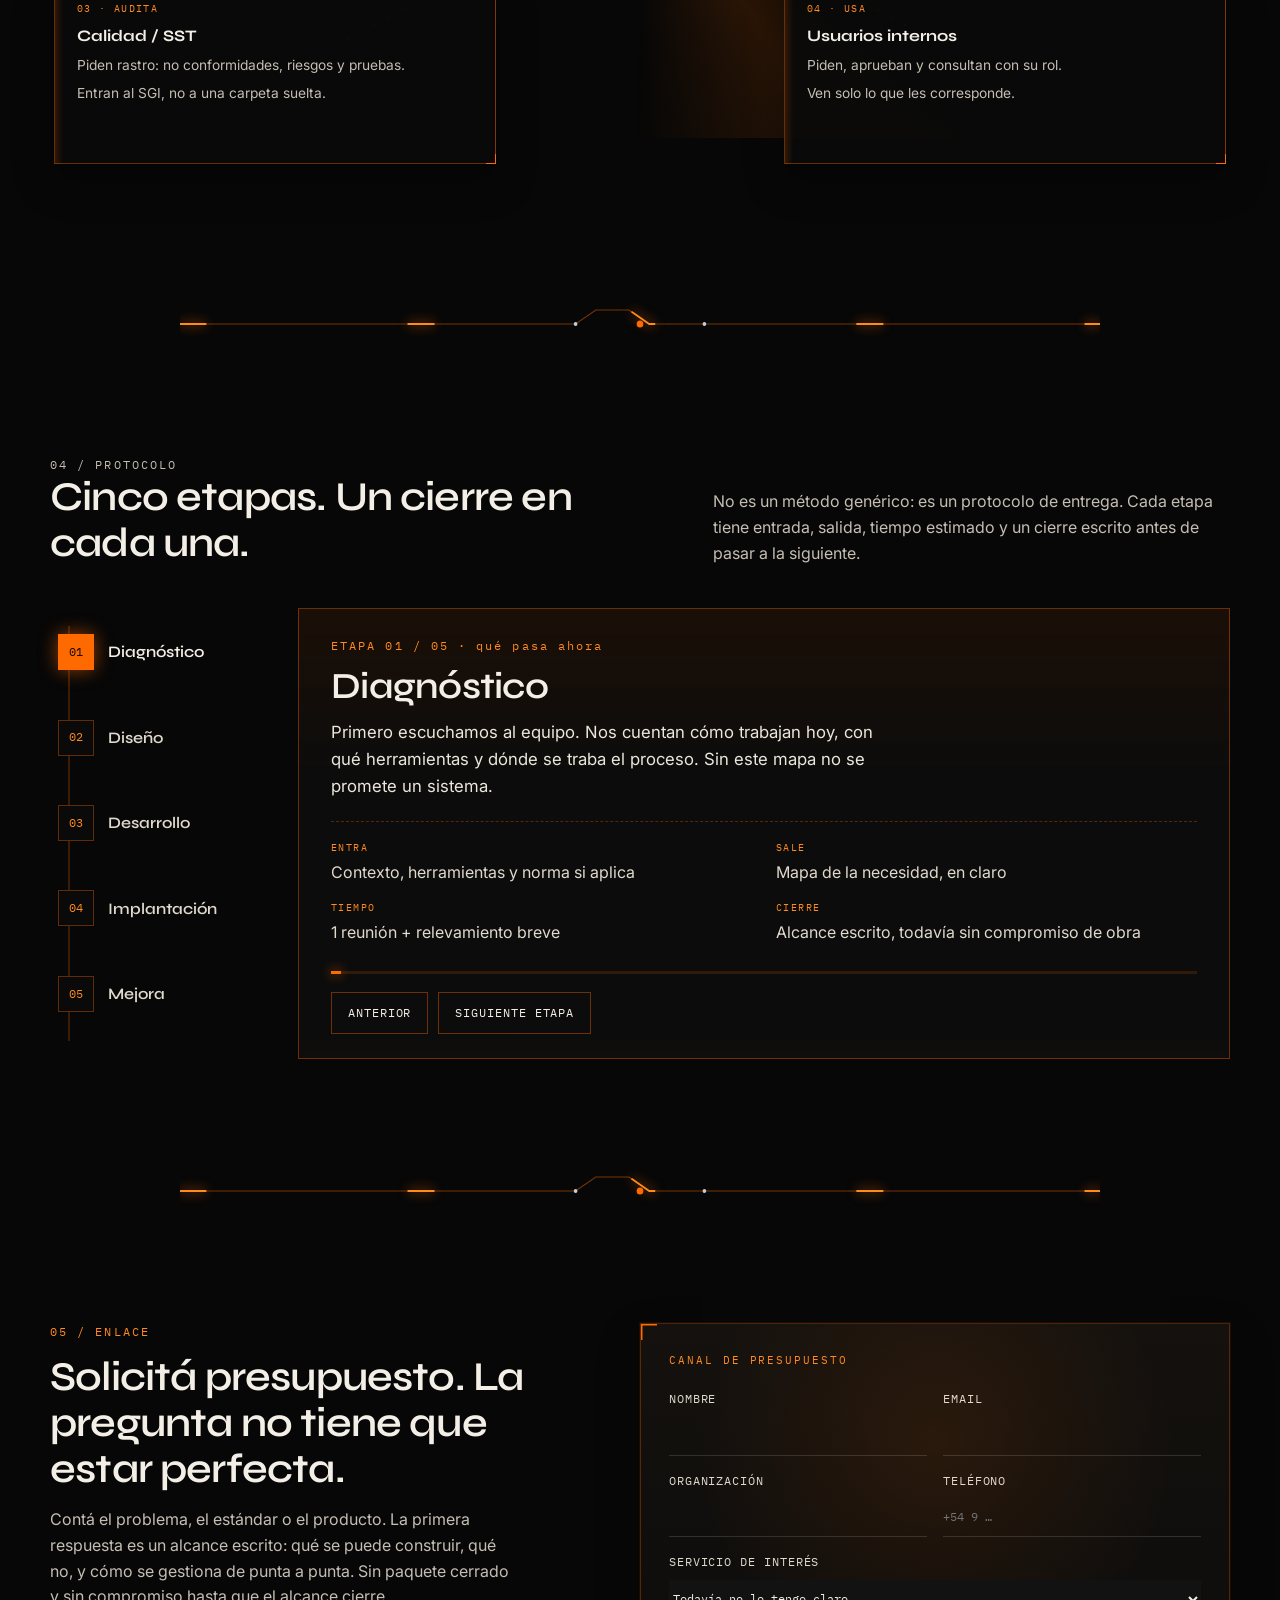
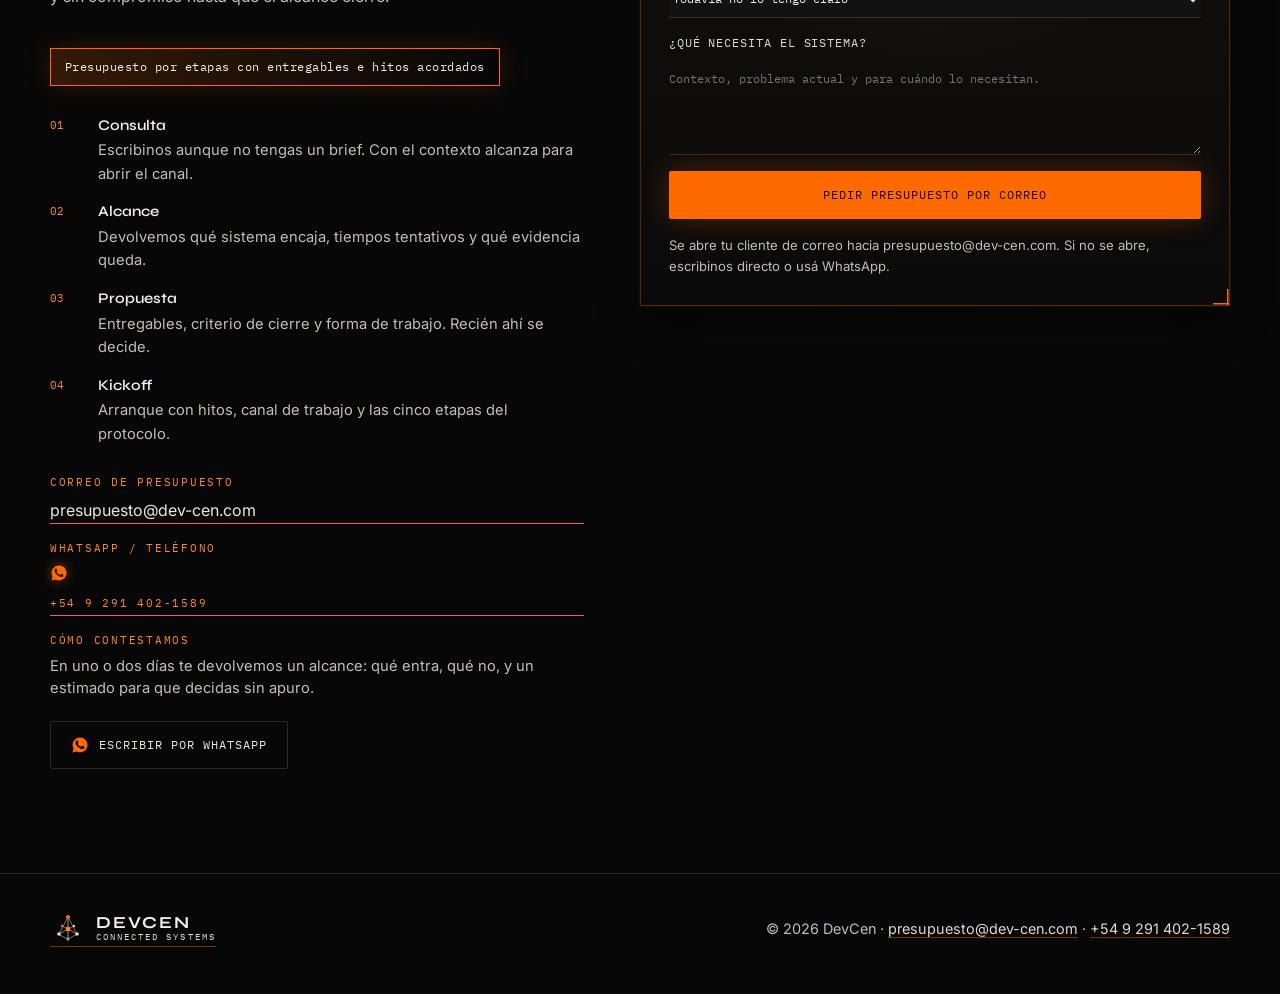
==== commit 72ab01ef: "Corregir ortografía: entregables e hitos en la frase comercial. Usa la conjunción e antes de hitos e" ====
--- a/index.html
+++ b/index.html
@@ -129,7 +129,7 @@
 
     <aside class="sticky-banner" id="sticky-banner">
       <div class="sticky-banner-inner">
-        <p class="pay-motto">Presupuesto por etapas con entregables y hitos acordados</p>
+        <p class="pay-motto">Presupuesto por etapas con entregables e hitos acordados</p>
         <p id="sticky-copy">Demo sin cargo para validar la solución antes de construir.</p>
       </div>
       <button type="button" class="sticky-close" id="sticky-close" aria-label="Cerrar aviso">×</button>
@@ -208,7 +208,7 @@
               <a class="btn btn-primary" href="#contacto">Solicitar una reunión</a>
               <a class="btn btn-ghost" href="#proyectos">Ver trabajos</a>
             </div>
-            <p class="pay-ribbon">Presupuesto por etapas con entregables y hitos acordados</p>
+            <p class="pay-ribbon">Presupuesto por etapas con entregables e hitos acordados</p>
           </div>
         </div>
       </section>
@@ -526,7 +526,7 @@
               gestiona de punta a punta. Sin paquete cerrado y sin compromiso
               hasta que el alcance cierre.
             </p>
-            <p class="pay-callout">Presupuesto por etapas con entregables y hitos acordados</p>
+            <p class="pay-callout">Presupuesto por etapas con entregables e hitos acordados</p>
             <ol class="enlace-flow">
               <li>
                 <span>01</span>
